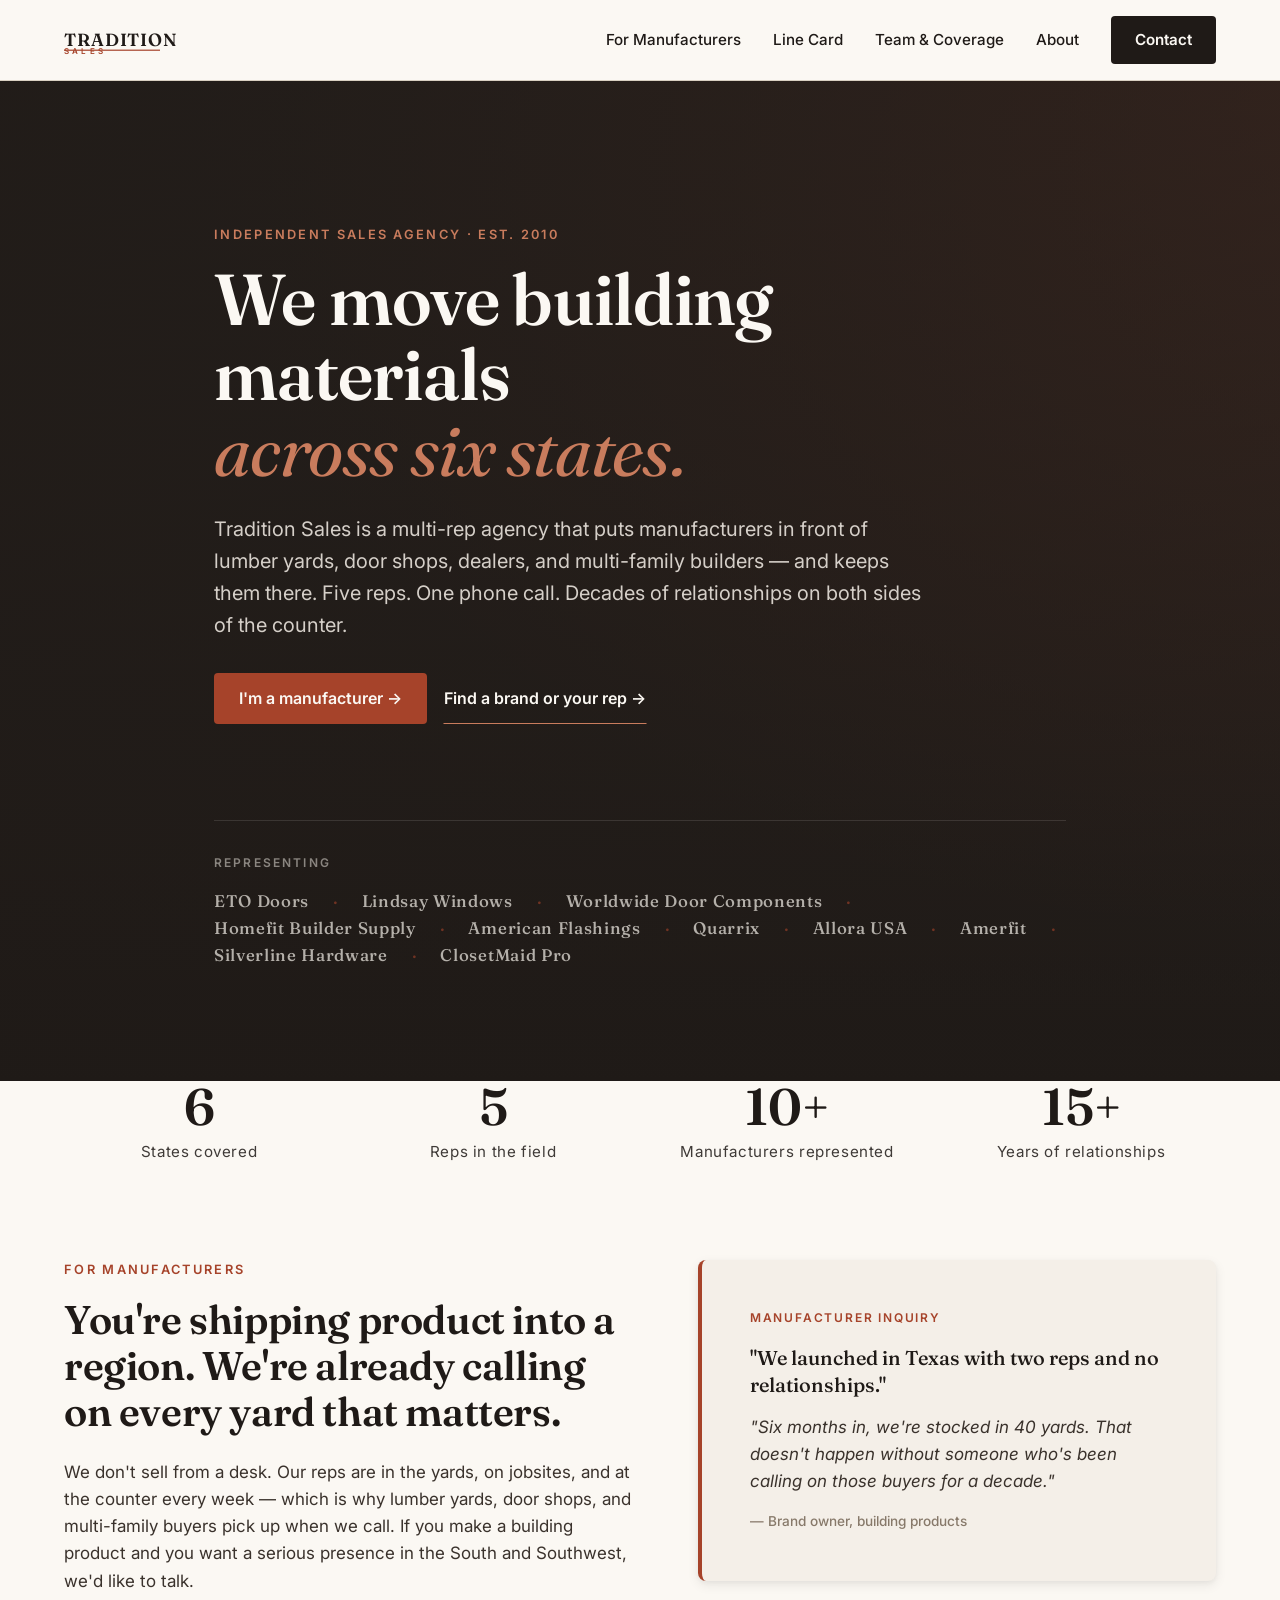
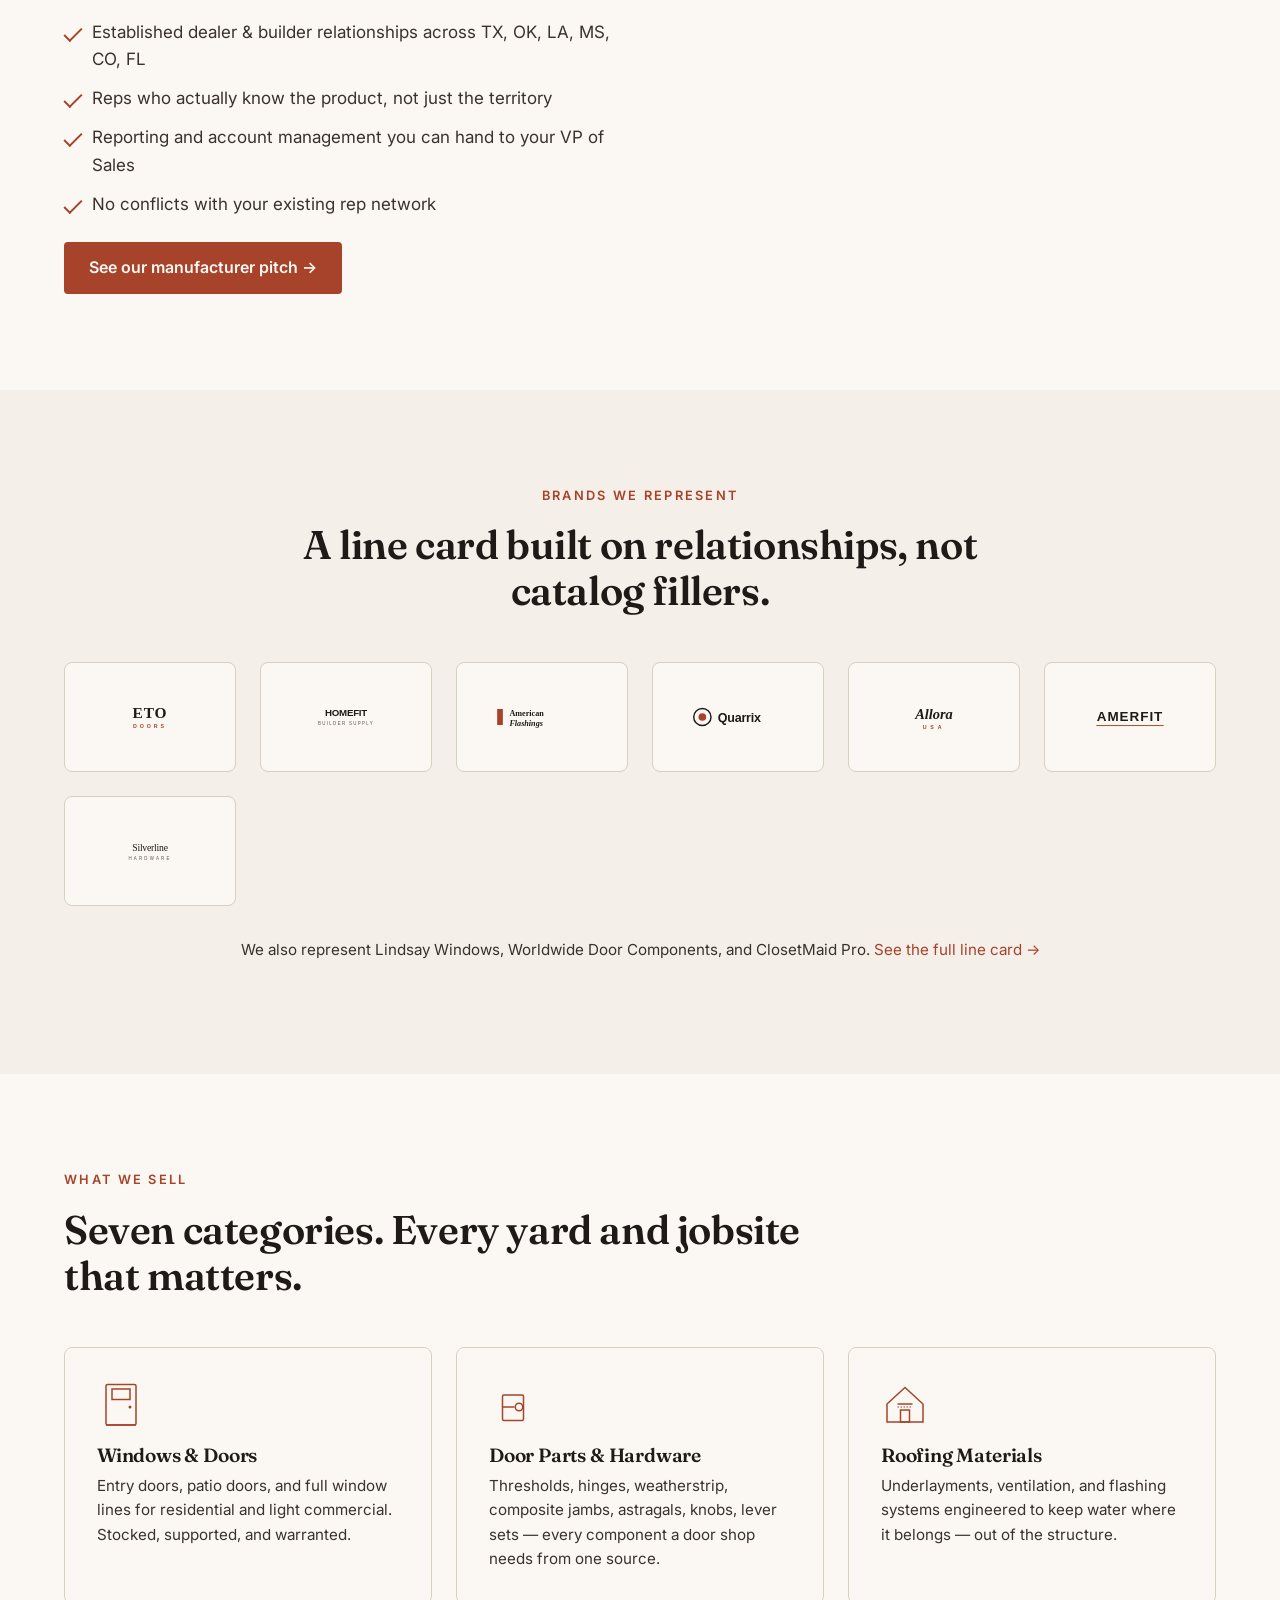
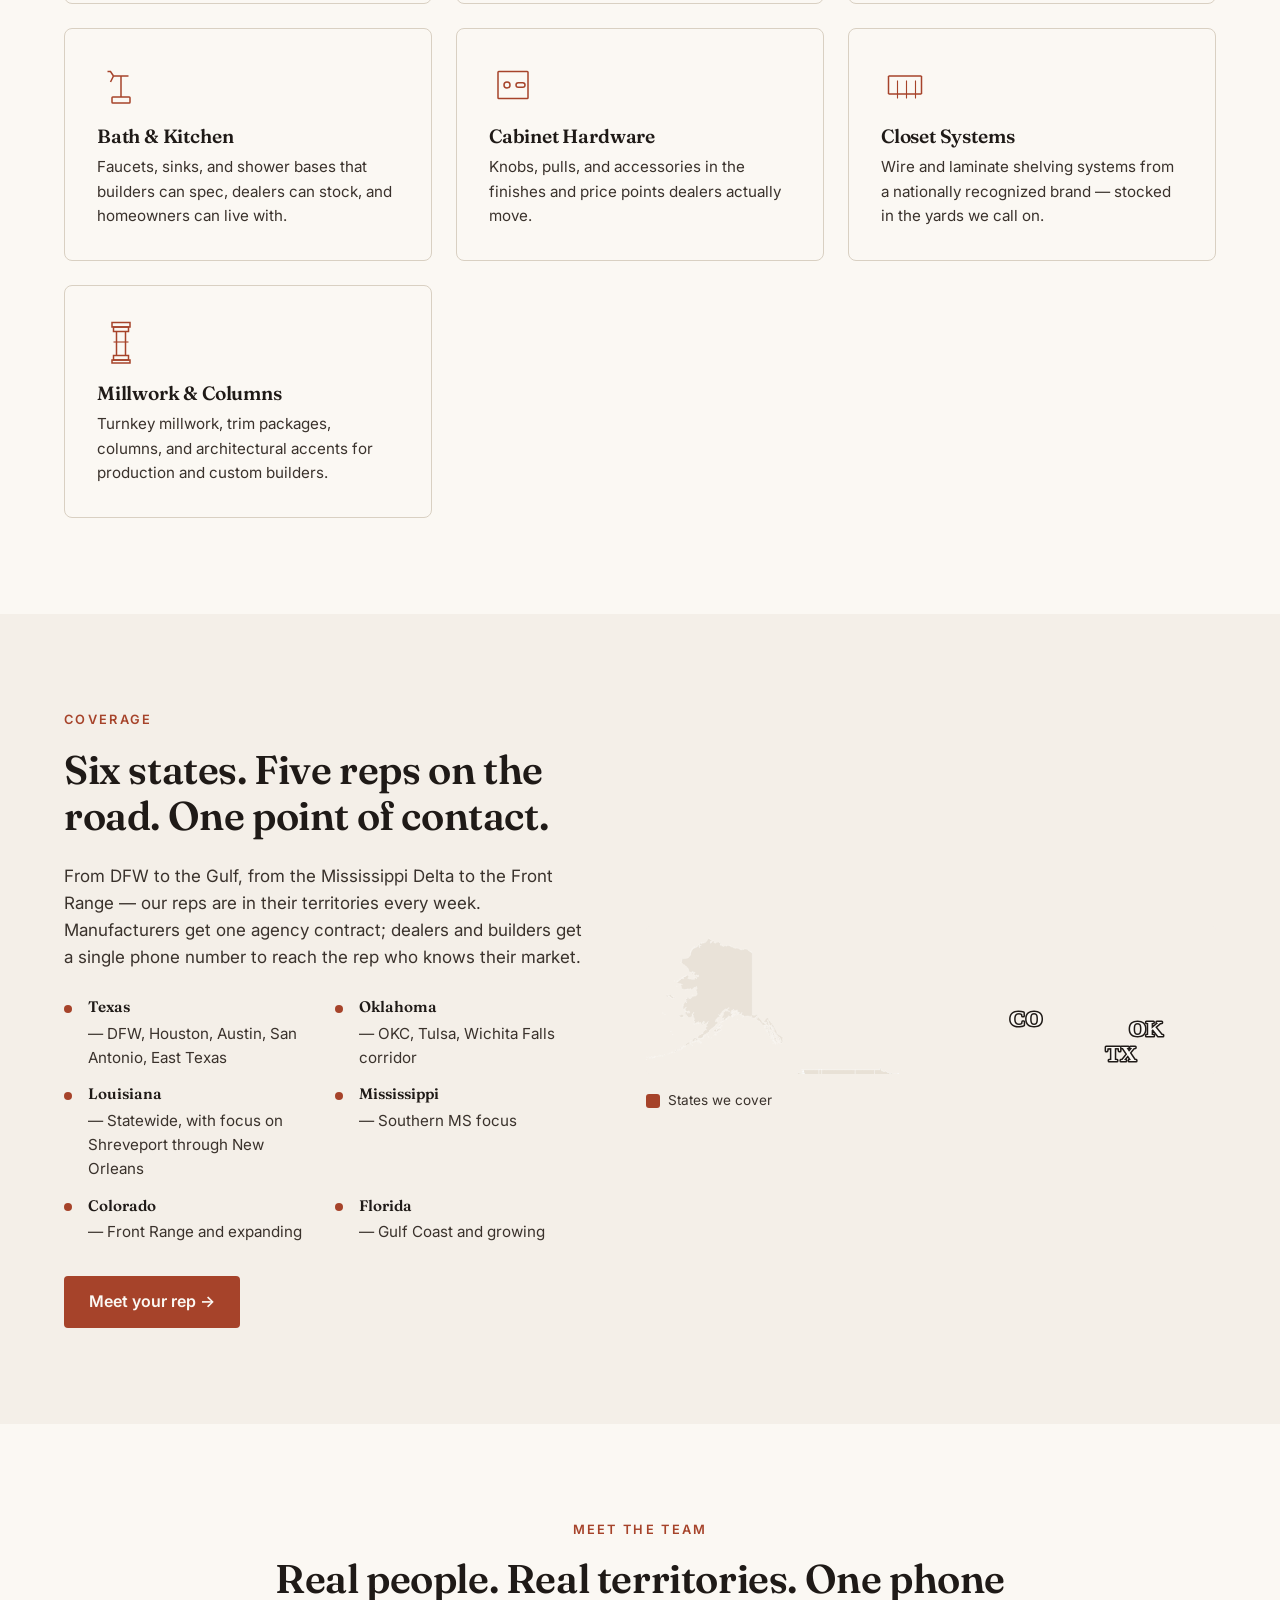
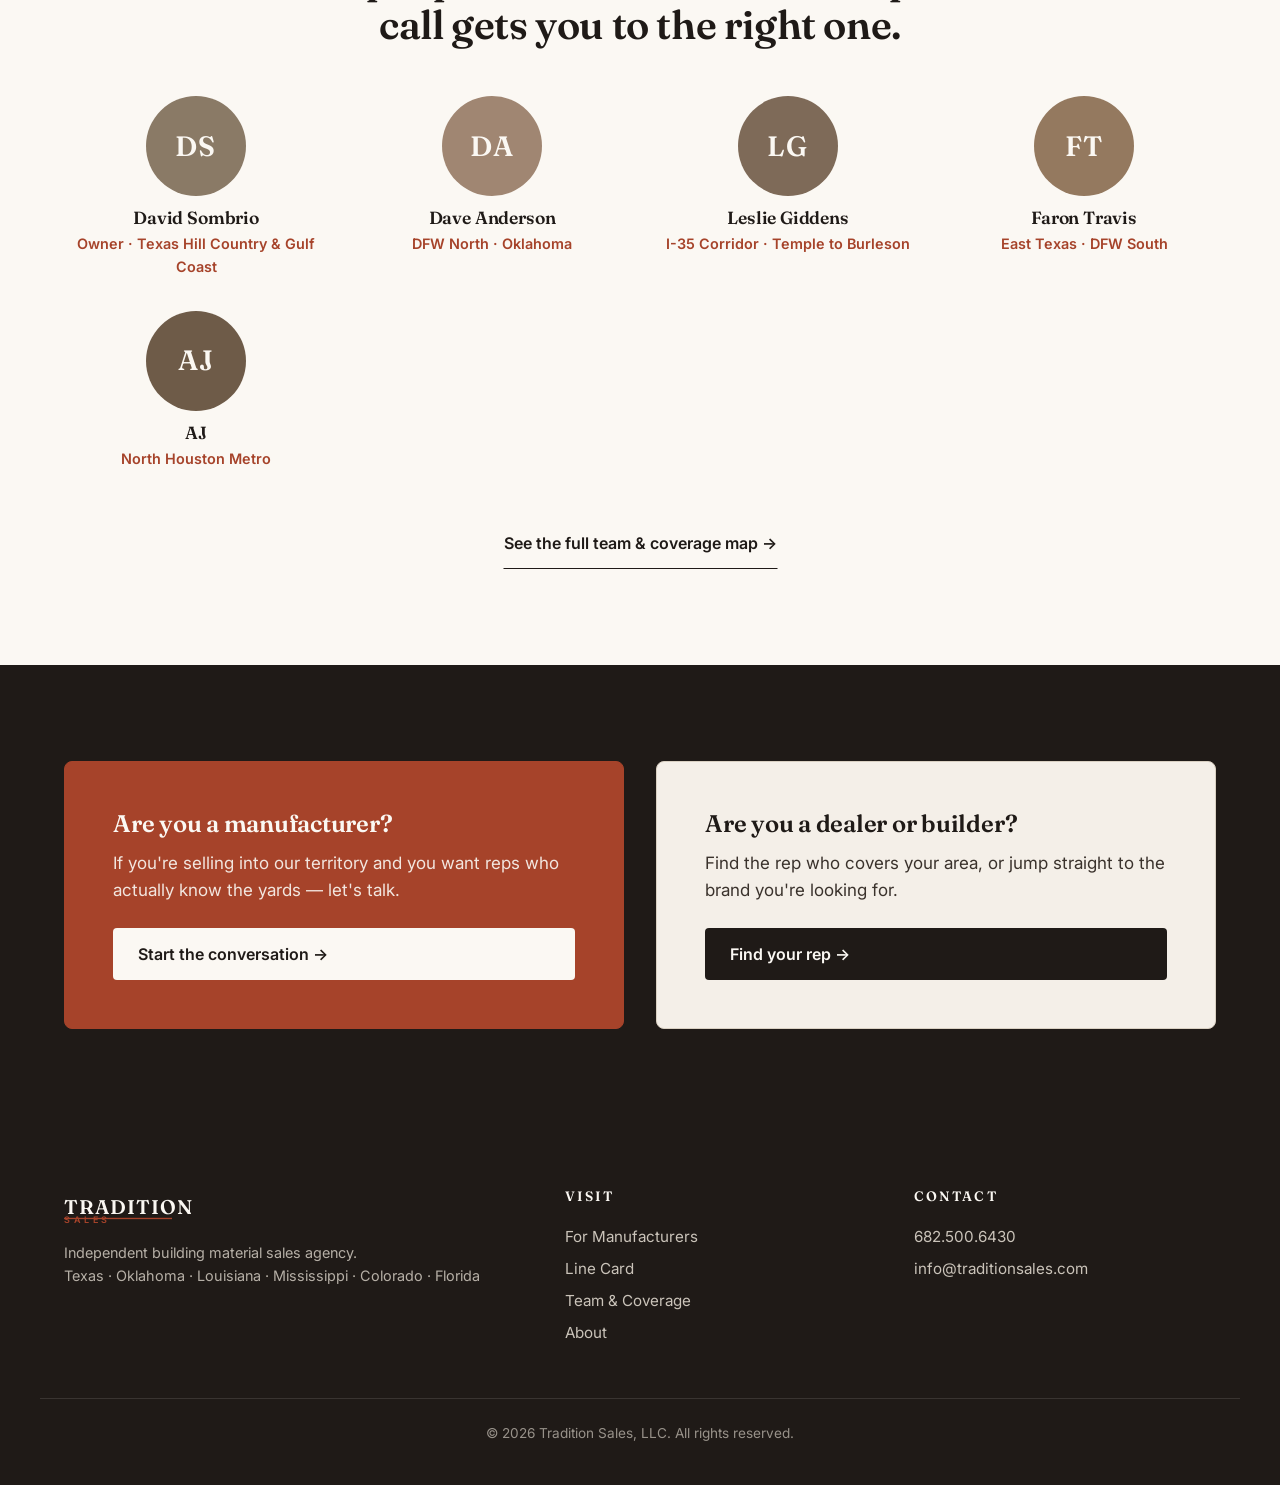
==== index.html @ bfecb981 "Force SVG to scale to fit object container SVG file declares width=1000 height=259 with no overflow:" ====
<!DOCTYPE html>
<!--
  Tradition Sales — Website Demo
  Built for GitHub Pages preview + Squarespace port.
  Each major section is tagged with a Squarespace build note below the opening tag.
  Target Squarespace plan: Business or Commerce (Fluid Engine).
-->
<html lang="en">
<head>
  <meta charset="UTF-8" />
  <meta name="viewport" content="width=device-width, initial-scale=1.0" />

  <!-- SEO: Title + Meta -->
  <title>Tradition Sales — Independent Building Material Rep Agency | TX, OK, LA, MS, CO, FL</title>
  <meta name="description" content="Tradition Sales is an independent sales agency representing building material manufacturers across Texas, Oklahoma, Louisiana, Mississippi, Colorado, and Florida. Windows, doors, hardware, roofing, bath, cabinet hardware, and closet systems." />
  <meta name="keywords" content="independent sales rep, building materials, Texas, Oklahoma, Louisiana, Mississippi, Colorado, Florida, windows, doors, door hardware, roofing, bath, kitchen, cabinet hardware, closet systems" />
  <link rel="canonical" href="https://www.traditionsales.com/" />

  <!-- Open Graph -->
  <meta property="og:title" content="Tradition Sales — Independent Building Material Rep Agency" />
  <meta property="og:description" content="We move building materials. Five reps, six states, one phone call." />
  <meta property="og:type" content="website" />
  <meta property="og:url" content="https://www.traditionsales.com/" />

  <!-- Twitter -->
  <meta name="twitter:card" content="summary_large_image" />
  <meta name="twitter:title" content="Tradition Sales — Independent Building Material Rep Agency" />
  <meta name="twitter:description" content="We move building materials. Five reps, six states, one phone call." />

  <!-- Performance: preload critical font -->
  <link rel="preconnect" href="https://fonts.googleapis.com" />
  <link rel="preconnect" href="https://fonts.gstatic.com" crossorigin />
  <link href="https://fonts.googleapis.com/css2?family=Fraunces:opsz,wght@9..144,400;9..144,500;9..144,600;9..144,700&family=Inter:wght@400;500;600;700&display=swap" rel="stylesheet" />

  <!-- Local CSS -->
  <link rel="stylesheet" href="assets/css/style.css?v=5" />

  <!-- Structured Data: LocalBusiness -->
  <script type="application/ld+json">
  {
    "@context": "https://schema.org",
    "@type": "LocalBusiness",
    "name": "Tradition Sales",
    "description": "Independent sales agency representing building material manufacturers across Texas, Oklahoma, Louisiana, Mississippi, Colorado, and Florida.",
    "url": "https://www.traditionsales.com/",
    "telephone": "+1-682-500-6430",
    "email": "info@traditionsales.com",
    "areaServed": ["TX","OK","LA","MS","CO","FL"],
    "address": {
      "@type": "PostalAddress",
      "addressRegion": "TX",
      "addressCountry": "US"
    }
  }
  </script>
</head>

<body>

<!-- ============================================================
  SECTION: TOP NAV
  Squarespace: Header (sticky on scroll)
  Build note: Add Site Title (Tradition Sales) as text logo in left slot.
              Add navigation links: Manufacturers, Line Card, Team, Coverage, Contact.
              Enable "Fixed Header" toggle.
============================================================ -->
<header class="site-header" id="site-header">
  <div class="container header-inner">
    <a href="index.html" class="brand-mark" aria-label="Tradition Sales — Home">
      <svg class="brand-logo" viewBox="0 0 200 40" aria-hidden="true">
        <text x="0" y="28" class="brand-logo-tradition">TRADITION</text>
        <text x="0" y="38" class="brand-logo-sub">SALES</text>
        <rect x="0" y="32" width="120" height="1.5" class="brand-logo-rule" />
      </svg>
    </a>

    <nav class="primary-nav" aria-label="Primary">
      <a href="manufacturers.html">For Manufacturers</a>
      <a href="line-card.html">Line Card</a>
      <a href="team.html">Team &amp; Coverage</a>
      <a href="about.html">About</a>
      <a href="contact.html" class="nav-cta">Contact</a>
    </nav>

    <button class="mobile-toggle" id="mobile-toggle" aria-expanded="false" aria-controls="mobile-nav" aria-label="Open menu">
      <span></span><span></span><span></span>
    </button>
  </div>

  <div class="mobile-nav" id="mobile-nav" hidden>
    <a href="manufacturers.html">For Manufacturers</a>
    <a href="line-card.html">Line Card</a>
    <a href="team.html">Team &amp; Coverage</a>
    <a href="about.html">About</a>
    <a href="contact.html" class="mobile-cta">Contact</a>
  </div>
</header>


<main>

<!-- ============================================================
  SECTION: HERO
  Squarespace: Full-bleed banner section with text overlay (left-aligned)
  Build note: Replace background with high-res photo of lumber yard / door shop
              or a brand logo wall. Set focal point upper-right.
              Headline + subhead + 2 buttons (primary = manufacturers CTA,
              secondary = customers CTA — make secondary text-only link).
============================================================ -->
<section class="hero">
  <div class="hero-bg" aria-hidden="true"></div>
  <div class="container hero-inner">
    <p class="eyebrow">Independent sales agency · Est. 2010</p>
    <h1 class="hero-title">
      We move building materials<br/>
      <span class="hero-title-accent">across six states.</span>
    </h1>
    <p class="hero-sub">
      Tradition Sales is a multi-rep agency that puts manufacturers in front of lumber yards,
      door shops, dealers, and multi-family builders — and keeps them there. Five reps.
      One phone call. Decades of relationships on both sides of the counter.
    </p>
    <div class="hero-ctas">
      <a href="manufacturers.html" class="btn btn-primary">I'm a manufacturer →</a>
      <a href="line-card.html" class="btn btn-text">Find a brand or your rep →</a>
    </div>

    <!-- Brand ribbon: gives the hero a second visual anchor without a photo. -->
    <div class="hero-brand-ribbon">
      <div class="hero-brand-ribbon-label">Representing</div>
      <div class="hero-brand-ribbon-list">
        <span>ETO Doors</span>
        <span>Lindsay Windows</span>
        <span>Worldwide Door Components</span>
        <span>Homefit Builder Supply</span>
        <span>American Flashings</span>
        <span>Quarrix</span>
        <span>Allora USA</span>
        <span>Amerfit</span>
        <span>Silverline Hardware</span>
        <span>ClosetMaid Pro</span>
      </div>
    </div>
  </div>
</section>


<!-- ============================================================
  SECTION: STATS BAR (proof / credibility)
  Squarespace: 4-column stats strip on solid background
============================================================ -->
<section class="stats-bar">
  <div class="container stats-grid">
    <div class="stat">
      <div class="stat-number">6</div>
      <div class="stat-label">States covered</div>
    </div>
    <div class="stat">
      <div class="stat-number">5</div>
      <div class="stat-label">Reps in the field</div>
    </div>
    <div class="stat">
      <div class="stat-number">10+</div>
      <div class="stat-label">Manufacturers represented</div>
    </div>
    <div class="stat">
      <div class="stat-number">15+</div>
      <div class="stat-label">Years of relationships</div>
    </div>
  </div>
</section>


<!-- ============================================================
  SECTION: FOR MANUFACTURERS (primary audience pitch block)
  Squarespace: Two-column section (text left, image right)
============================================================ -->
<section class="audience-split">
  <div class="container audience-grid">

    <div class="audience-text">
      <p class="section-eyebrow">For manufacturers</p>
      <h2 class="section-title">
        You're shipping product into a region. We're already calling on every yard that matters.
      </h2>
      <p class="section-body">
        We don't sell from a desk. Our reps are in the yards, on jobsites, and at the counter every week —
        which is why lumber yards, door shops, and multi-family buyers pick up when we call.
        If you make a building product and you want a serious presence in the South and Southwest,
        we'd like to talk.
      </p>
      <ul class="check-list">
        <li>Established dealer & builder relationships across TX, OK, LA, MS, CO, FL</li>
        <li>Reps who actually know the product, not just the territory</li>
        <li>Reporting and account management you can hand to your VP of Sales</li>
        <li>No conflicts with your existing rep network</li>
      </ul>
      <a href="manufacturers.html" class="btn btn-primary">See our manufacturer pitch →</a>
    </div>

    <div class="audience-visual" aria-hidden="true">
      <div class="audience-card">
        <div class="audience-card-tag">Manufacturer inquiry</div>
        <div class="audience-card-body">
          <strong>"We launched in Texas with two reps and no relationships."</strong>
          <p>"Six months in, we're stocked in 40 yards. That doesn't happen without someone who's been calling on those buyers for a decade."</p>
          <div class="audience-card-meta">— Brand owner, building products</div>
        </div>
      </div>
    </div>

  </div>
</section>


<!-- ============================================================
  SECTION: BRAND WALL
  Squarespace: Logo strip — use Squarespace Logo Block on a light bg.
  Build note: SVG logos below are wordmark placeholders.
              Replace each .svg with the actual brand's official logo (transparent PNG/SVG).
              Keep grayscale on default, full color on hover (handled in CSS).
============================================================ -->
<section class="brand-wall">
  <div class="container">
    <p class="section-eyebrow center">Brands we represent</p>
    <h2 class="section-title center">A line card built on relationships, not catalog fillers.</h2>

    <div class="logo-grid">
      <a href="line-card.html" class="logo-item" aria-label="ETO Doors">
        <img src="assets/img/brands/eto-doors.svg" alt="ETO Doors" />
      </a>
      <a href="line-card.html" class="logo-item" aria-label="Homefit Builder Supply">
        <img src="assets/img/brands/homefit.svg" alt="Homefit Builder Supply" />
      </a>
      <a href="line-card.html" class="logo-item" aria-label="American Flashings">
        <img src="assets/img/brands/american-flashings.svg" alt="American Flashings" />
      </a>
      <a href="line-card.html" class="logo-item" aria-label="Quarrix">
        <img src="assets/img/brands/quarrix.svg" alt="Quarrix" />
      </a>
      <a href="line-card.html" class="logo-item" aria-label="Allora USA">
        <img src="assets/img/brands/allora.svg" alt="Allora USA" />
      </a>
      <a href="line-card.html" class="logo-item" aria-label="Amerfit">
        <img src="assets/img/brands/amerfit.svg" alt="Amerfit" />
      </a>
      <a href="line-card.html" class="logo-item" aria-label="Silverline Hardware">
        <img src="assets/img/brands/silverline.svg" alt="Silverline Hardware" />
      </a>
    </div>

    <p class="brand-wall-note">
      We also represent Lindsay Windows, Worldwide Door Components, and ClosetMaid Pro.
      <a href="line-card.html">See the full line card →</a>
    </p>
  </div>
</section>


<!-- ============================================================
  SECTION: CATEGORIES (what we sell)
  Squarespace: 7-card grid (3 across desktop, 2 tablet, 1 mobile)
  Build note: Each card = Squarespace "Card" block with icon + title + blurb.
              Icons below are inline SVG.
============================================================ -->
<section class="categories">
  <div class="container">
    <p class="section-eyebrow">What we sell</p>
    <h2 class="section-title">Seven categories. Every yard and jobsite that matters.</h2>

    <div class="cat-grid">

      <article class="cat-card">
        <div class="cat-icon" aria-hidden="true">
          <!-- A door with a window panel — actually reads as "door" -->
          <svg viewBox="0 0 64 64">
            <rect x="12" y="6" width="40" height="54" rx="2" fill="none" stroke="currentColor" stroke-width="2"/>
            <rect x="20" y="12" width="24" height="14" fill="none" stroke="currentColor" stroke-width="2"/>
            <circle cx="44" cy="36" r="2" fill="currentColor"/>
            <line x1="12" y1="60" x2="52" y2="60" stroke="currentColor" stroke-width="2"/>
          </svg>
        </div>
        <h3 class="cat-title">Windows &amp; Doors</h3>
        <p class="cat-blurb">Entry doors, patio doors, and full window lines for residential and light commercial. Stocked, supported, and warranted.</p>
      </article>

      <article class="cat-card">
        <div class="cat-icon" aria-hidden="true">
          <!-- A door knob / lever handle silhouette -->
          <svg viewBox="0 0 64 64">
            <rect x="18" y="20" width="28" height="34" rx="2" fill="none" stroke="currentColor" stroke-width="2"/>
            <circle cx="40" cy="36" r="5" fill="none" stroke="currentColor" stroke-width="2"/>
            <line x1="18" y1="36" x2="34" y2="36" stroke="currentColor" stroke-width="2"/>
          </svg>
        </div>
        <h3 class="cat-title">Door Parts &amp; Hardware</h3>
        <p class="cat-blurb">Thresholds, hinges, weatherstrip, composite jambs, astragals, knobs, lever sets — every component a door shop needs from one source.</p>
      </article>

      <article class="cat-card">
        <div class="cat-icon" aria-hidden="true">
          <!-- A house with a roof + ridge vent line -->
          <svg viewBox="0 0 64 64">
            <path d="M8 32 L32 10 L56 32 L56 56 L8 56 Z" fill="none" stroke="currentColor" stroke-width="2"/>
            <line x1="22" y1="32" x2="42" y2="32" stroke="currentColor" stroke-width="2"/>
            <line x1="22" y1="36" x2="42" y2="36" stroke="currentColor" stroke-width="1.5" stroke-dasharray="2 2"/>
            <rect x="26" y="40" width="12" height="16" fill="none" stroke="currentColor" stroke-width="2"/>
          </svg>
        </div>
        <h3 class="cat-title">Roofing Materials</h3>
        <p class="cat-blurb">Underlayments, ventilation, and flashing systems engineered to keep water where it belongs — out of the structure.</p>
      </article>

      <article class="cat-card">
        <div class="cat-icon" aria-hidden="true">
          <!-- A faucet silhouette -->
          <svg viewBox="0 0 64 64">
            <rect x="20" y="48" width="24" height="8" rx="1" fill="none" stroke="currentColor" stroke-width="2"/>
            <line x1="32" y1="48" x2="32" y2="20" stroke="currentColor" stroke-width="2"/>
            <path d="M22 20 L42 20" stroke="currentColor" stroke-width="2" fill="none"/>
            <path d="M22 20 L18 28" stroke="currentColor" stroke-width="2" fill="none"/>
            <path d="M22 20 L18 14 L14 14" stroke="currentColor" stroke-width="2" fill="none"/>
          </svg>
        </div>
        <h3 class="cat-title">Bath &amp; Kitchen</h3>
        <p class="cat-blurb">Faucets, sinks, and shower bases that builders can spec, dealers can stock, and homeowners can live with.</p>
      </article>

      <article class="cat-card">
        <div class="cat-icon" aria-hidden="true">
          <!-- A cabinet knob + pull -->
          <svg viewBox="0 0 64 64">
            <rect x="12" y="14" width="40" height="36" rx="1" fill="none" stroke="currentColor" stroke-width="2"/>
            <circle cx="24" cy="32" r="4" fill="none" stroke="currentColor" stroke-width="2"/>
            <rect x="36" y="29" width="12" height="6" rx="3" fill="none" stroke="currentColor" stroke-width="2"/>
          </svg>
        </div>
        <h3 class="cat-title">Cabinet Hardware</h3>
        <p class="cat-blurb">Knobs, pulls, and accessories in the finishes and price points dealers actually move.</p>
      </article>

      <article class="cat-card">
        <div class="cat-icon" aria-hidden="true">
          <!-- Closet rod + shelf -->
          <svg viewBox="0 0 64 64">
            <line x1="10" y1="20" x2="54" y2="20" stroke="currentColor" stroke-width="2"/>
            <line x1="10" y1="44" x2="54" y2="44" stroke="currentColor" stroke-width="2"/>
            <line x1="10" y1="20" x2="10" y2="44" stroke="currentColor" stroke-width="2"/>
            <line x1="54" y1="20" x2="54" y2="44" stroke="currentColor" stroke-width="2"/>
            <line x1="22" y1="26" x2="22" y2="50" stroke="currentColor" stroke-width="1.5"/>
            <line x1="34" y1="26" x2="34" y2="50" stroke="currentColor" stroke-width="1.5"/>
            <line x1="46" y1="26" x2="46" y2="50" stroke="currentColor" stroke-width="1.5"/>
          </svg>
        </div>
        <h3 class="cat-title">Closet Systems</h3>
        <p class="cat-blurb">Wire and laminate shelving systems from a nationally recognized brand — stocked in the yards we call on.</p>
      </article>

      <article class="cat-card">
        <div class="cat-icon" aria-hidden="true">
          <!-- A column silhouette -->
          <svg viewBox="0 0 64 64">
            <rect x="20" y="6" width="24" height="6" fill="none" stroke="currentColor" stroke-width="2"/>
            <rect x="22" y="12" width="20" height="6" fill="none" stroke="currentColor" stroke-width="2"/>
            <line x1="26" y1="18" x2="26" y2="50" stroke="currentColor" stroke-width="2"/>
            <line x1="38" y1="18" x2="38" y2="50" stroke="currentColor" stroke-width="2"/>
            <line x1="22" y1="32" x2="42" y2="32" stroke="currentColor" stroke-width="1.5"/>
            <rect x="22" y="50" width="20" height="6" fill="none" stroke="currentColor" stroke-width="2"/>
            <rect x="20" y="56" width="24" height="4" fill="none" stroke="currentColor" stroke-width="2"/>
          </svg>
        </div>
        <h3 class="cat-title">Millwork &amp; Columns</h3>
        <p class="cat-blurb">Turnkey millwork, trim packages, columns, and architectural accents for production and custom builders.</p>
      </article>

    </div>
  </div>
</section>


<!-- ============================================================
  SECTION: COVERAGE MAP
  Squarespace: Two-column section (text left, custom map right)
  Build note: Use Squarespace Code Block to embed the SVG map below,
              OR replace with a screenshot of a properly-highlighted U.S. map.
============================================================ -->
<section class="coverage">
  <div class="container coverage-grid">

    <div class="coverage-text">
      <p class="section-eyebrow">Coverage</p>
      <h2 class="section-title">
        Six states. Five reps on the road. One point of contact.
      </h2>
      <p class="section-body">
        From DFW to the Gulf, from the Mississippi Delta to the Front Range — our reps are
        in their territories every week. Manufacturers get one agency contract;
        dealers and builders get a single phone number to reach the rep who knows their market.
      </p>

      <ul class="territory-list">
        <li><strong>Texas</strong> — DFW, Houston, Austin, San Antonio, East Texas</li>
        <li><strong>Oklahoma</strong> — OKC, Tulsa, Wichita Falls corridor</li>
        <li><strong>Louisiana</strong> — Statewide, with focus on Shreveport through New Orleans</li>
        <li><strong>Mississippi</strong> — Southern MS focus</li>
        <li><strong>Colorado</strong> — Front Range and expanding</li>
        <li><strong>Florida</strong> — Gulf Coast and growing</li>
      </ul>

      <a href="team.html" class="btn btn-primary">Meet your rep →</a>
    </div>

    <div class="coverage-map" aria-label="Map showing Texas, Oklahoma, Louisiana, Mississippi, Colorado, and Florida covered">
      <!-- Real US states map, MIT-licensed via Simplemaps.
           Source: https://simplemaps.com/resources/svg-us (attribution: Simplemaps.com)
           Covered states: TX, OK, LA, MS, CO, FL — visually highlighted via JS after load. -->
      <div class="us-map-wrap">
        <object id="us-map-object" type="image/svg+xml" data="assets/img/map/us-states.svg" aria-label="United States map with covered states highlighted" class="us-map-object"></object>
      </div>
      <div class="map-legend">
        <span class="map-legend-swatch"></span>
        <span>States we cover</span>
      </div>
    </div>

  </div>
</section>


<!-- ============================================================
  SECTION: TEAM TEASER
  Squarespace: Image grid — replace placeholders with rep photos
============================================================ -->
<section class="team-teaser">
  <div class="container">
    <p class="section-eyebrow center">Meet the team</p>
    <h2 class="section-title center">Real people. Real territories. One phone call gets you to the right one.</h2>

    <div class="rep-grid">

      <article class="rep-card">
        <div class="rep-photo" style="background-color:#8a7a66;">
          <span class="rep-initials">DS</span>
        </div>
        <h3 class="rep-name">David Sombrio</h3>
        <p class="rep-role">Owner · Texas Hill Country &amp; Gulf Coast</p>
      </article>

      <article class="rep-card">
        <div class="rep-photo" style="background-color:#a08672;">
          <span class="rep-initials">DA</span>
        </div>
        <h3 class="rep-name">Dave Anderson</h3>
        <p class="rep-role">DFW North · Oklahoma</p>
      </article>

      <article class="rep-card">
        <div class="rep-photo" style="background-color:#7e6a58;">
          <span class="rep-initials">LG</span>
        </div>
        <h3 class="rep-name">Leslie Giddens</h3>
        <p class="rep-role">I-35 Corridor · Temple to Burleson</p>
      </article>

      <article class="rep-card">
        <div class="rep-photo" style="background-color:#94795f;">
          <span class="rep-initials">FT</span>
        </div>
        <h3 class="rep-name">Faron Travis</h3>
        <p class="rep-role">East Texas · DFW South</p>
      </article>

      <article class="rep-card">
        <div class="rep-photo" style="background-color:#6e5b48;">
          <span class="rep-initials">AJ</span>
        </div>
        <h3 class="rep-name">AJ</h3>
        <p class="rep-role">North Houston Metro</p>
      </article>

    </div>

    <div class="center" style="margin-top: 3rem;">
      <a href="team.html" class="btn btn-text">See the full team &amp; coverage map →</a>
    </div>
  </div>
</section>


<!-- ============================================================
  SECTION: DUAL CTA (final conversion)
  Squarespace: Two-column CTA on contrasting background
============================================================ -->
<section class="dual-cta">
  <div class="container dual-cta-grid">

    <div class="cta-card ccta-primary">
      <h3>Are you a manufacturer?</h3>
      <p>If you're selling into our territory and you want reps who actually know the yards — let's talk.</p>
      <a href="manufacturers.html" class="btn btn-light">Start the conversation →</a>
    </div>

    <div class="cta-card ccta-secondary">
      <h3>Are you a dealer or builder?</h3>
      <p>Find the rep who covers your area, or jump straight to the brand you're looking for.</p>
      <a href="contact.html" class="btn btn-primary">Find your rep →</a>
    </div>

  </div>
</section>

</main>


<!-- ============================================================
  SECTION: FOOTER
  Squarespace: Standard footer with link groups + contact info
============================================================ -->
<footer class="site-footer">
  <div class="container footer-grid">

    <div class="footer-brand">
      <svg class="brand-logo brand-logo-light" viewBox="0 0 200 40" aria-hidden="true">
        <text x="0" y="28" class="brand-logo-tradition">TRADITION</text>
        <text x="0" y="38" class="brand-logo-sub">SALES</text>
        <rect x="0" y="32" width="120" height="1.5" class="brand-logo-rule" />
      </svg>
      <p>Independent building material sales agency.<br/>Texas · Oklahoma · Louisiana · Mississippi · Colorado · Florida</p>
    </div>

    <div class="footer-col">
      <h4>Visit</h4>
      <a href="manufacturers.html">For Manufacturers</a>
      <a href="line-card.html">Line Card</a>
      <a href="team.html">Team &amp; Coverage</a>
      <a href="about.html">About</a>
    </div>

    <div class="footer-col">
      <h4>Contact</h4>
      <a href="tel:16825006430">682.500.6430</a>
      <a href="mailto:info@traditionsales.com">info@traditionsales.com</a>
    </div>

  </div>

  <div class="container footer-bottom">
    <p>&copy; 2026 Tradition Sales, LLC. All rights reserved.</p>
  </div>
</footer>

<script src="assets/js/main.js?v=5"></script>
</body>
</html>
---- assets/css/style.css ----
/* ==========================================================================
   Tradition Sales — Design System
   Tokens, reset, typography, components.
   Target: matches Squarespace Fluid Engine defaults (max-width 1440, gutter 24px).
   ========================================================================== */

/* ---------- Design Tokens ---------- */
:root {
  /* Color — warm industrial palette */
  --c-charcoal: #1F1A17;          /* deep brown-black, primary text */
  --c-charcoal-soft: #3A322C;    /* secondary text */
  --c-rust: #A6432A;              /* primary brand — burnt sienna */
  --c-rust-dark: #8C3520;
  --c-clay: #C97C5D;              /* hover / accent */
  --c-bone: #F4EFE8;              /* warm off-white background */
  --c-bone-deep: #E8E1D6;         /* secondary surface */
  --c-cream: #FBF8F3;             /* lightest */
  --c-line: #D9D0C2;              /* borders */
  --c-muted: #87796A;             /* tertiary text */

  /* Type */
  --f-display: "Fraunces", Georgia, serif;
  --f-body: "Inter", -apple-system, BlinkMacSystemFont, "Segoe UI", Helvetica, Arial, sans-serif;

  /* Spacing scale */
  --s-1: 0.25rem;
  --s-2: 0.5rem;
  --s-3: 0.75rem;
  --s-4: 1rem;
  --s-5: 1.5rem;
  --s-6: 2rem;
  --s-7: 3rem;
  --s-8: 4rem;
  --s-9: 6rem;

  /* Layout */
  --container: 1200px;
  --container-narrow: 880px;
  --radius: 4px;
  --radius-lg: 8px;

  /* Shadow */
  --shadow-sm: 0 1px 2px rgba(31,26,23,0.06), 0 1px 3px rgba(31,26,23,0.04);
  --shadow-md: 0 4px 12px rgba(31,26,23,0.08), 0 2px 4px rgba(31,26,23,0.04);
  --shadow-lg: 0 12px 32px rgba(31,26,23,0.10), 0 4px 8px rgba(31,26,23,0.05);
}

/* ---------- Reset ---------- */
*, *::before, *::after { box-sizing: border-box; }
html { -webkit-text-size-adjust: 100%; scroll-behavior: smooth; }
body {
  margin: 0;
  font-family: var(--f-body);
  font-size: 17px;
  line-height: 1.6;
  color: var(--c-charcoal);
  background: var(--c-cream);
  -webkit-font-smoothing: antialiased;
  -moz-osx-font-smoothing: grayscale;
}
img, svg { display: block; max-width: 100%; height: auto; }
a { color: var(--c-rust); text-decoration: none; transition: color 0.15s ease; }
a:hover { color: var(--c-rust-dark); }
h1, h2, h3, h4 { font-family: var(--f-display); font-weight: 600; letter-spacing: -0.01em; line-height: 1.15; margin: 0 0 var(--s-4); color: var(--c-charcoal); }
h1 { font-size: clamp(2.25rem, 5vw, 3.75rem); }
h2 { font-size: clamp(1.75rem, 3.5vw, 2.5rem); }
h3 { font-size: 1.375rem; }
h4 { font-size: 1.05rem; font-weight: 600; }
p  { margin: 0 0 var(--s-4); }
ul { padding-left: 1.25rem; margin: 0 0 var(--s-4); }
li { margin-bottom: var(--s-2); }

/* ---------- Layout ---------- */
.container {
  max-width: var(--container);
  margin: 0 auto;
  padding: 0 var(--s-5);
}
.center { text-align: center; }

/* ---------- Header / Nav ---------- */
.site-header {
  position: sticky;
  top: 0;
  z-index: 100;
  background: rgba(251, 248, 243, 0.96);
  backdrop-filter: saturate(180%) blur(12px);
  -webkit-backdrop-filter: saturate(180%) blur(12px);
  border-bottom: 1px solid var(--c-line);
}
.header-inner {
  display: flex;
  align-items: center;
  justify-content: space-between;
  padding: var(--s-4) var(--s-5);
  gap: var(--s-5);
}
.brand-mark { flex-shrink: 0; }
.brand-logo { width: 160px; height: auto; }
.brand-logo-tradition {
  font-family: var(--f-display);
  font-weight: 600;
  font-size: 22px;
  fill: var(--c-charcoal);
  letter-spacing: 0.05em;
}
.brand-logo-sub {
  font-family: var(--f-body);
  font-weight: 600;
  font-size: 10px;
  fill: var(--c-rust);
  letter-spacing: 0.4em;
}
.brand-logo-rule { fill: var(--c-rust); }

.brand-logo-light .brand-logo-tradition { fill: var(--c-cream); }

.primary-nav {
  display: flex;
  align-items: center;
  gap: var(--s-6);
}
.primary-nav a {
  color: var(--c-charcoal);
  font-weight: 500;
  font-size: 0.95rem;
  position: relative;
  padding: var(--s-2) 0;
}
.primary-nav a::after {
  content: "";
  position: absolute;
  left: 0; right: 0;
  bottom: 0;
  height: 2px;
  background: var(--c-rust);
  transform: scaleX(0);
  transition: transform 0.2s ease;
}
.primary-nav a:hover::after,
.primary-nav a[aria-current="page"]::after { transform: scaleX(1); }
.primary-nav a.nav-cta {
  background: var(--c-charcoal);
  color: var(--c-cream);
  padding: var(--s-3) var(--s-5);
  border-radius: var(--radius);
  font-weight: 600;
}
.primary-nav a.nav-cta::after { display: none; }
.primary-nav a.nav-cta:hover { background: var(--c-rust); color: var(--c-cream); }

.mobile-toggle {
  display: none;
  background: none;
  border: 0;
  padding: var(--s-2);
  cursor: pointer;
  flex-direction: column;
  gap: 4px;
}
.mobile-toggle span {
  width: 24px; height: 2px;
  background: var(--c-charcoal);
  transition: 0.2s ease;
}

.mobile-nav {
  display: none;
  flex-direction: column;
  padding: var(--s-4) var(--s-5) var(--s-5);
  background: var(--c-cream);
  border-top: 1px solid var(--c-line);
}
.mobile-nav a {
  padding: var(--s-3) 0;
  color: var(--c-charcoal);
  font-weight: 500;
  border-bottom: 1px solid var(--c-line);
}
.mobile-nav a:last-child { border-bottom: 0; }
.mobile-nav a.mobile-cta {
  background: var(--c-rust);
  color: var(--c-cream);
  text-align: center;
  border-radius: var(--radius);
  margin-top: var(--s-3);
}

/* ---------- Buttons ---------- */
.btn {
  display: inline-flex;
  align-items: center;
  gap: var(--s-2);
  padding: 0.95rem 1.5rem;
  border-radius: var(--radius);
  font-family: var(--f-body);
  font-weight: 600;
  font-size: 1rem;
  cursor: pointer;
  border: 1px solid transparent;
  transition: all 0.18s ease;
  text-decoration: none;
  line-height: 1.2;
}
.btn-primary {
  background: var(--c-rust);
  color: var(--c-cream);
}
.btn-primary:hover {
  background: var(--c-rust-dark);
  color: var(--c-cream);
  transform: translateY(-1px);
  box-shadow: var(--shadow-md);
}
.btn-light {
  background: var(--c-cream);
  color: var(--c-charcoal);
}
.btn-light:hover {
  background: var(--c-bone);
  color: var(--c-charcoal);
  transform: translateY(-1px);
}
.btn-text {
  background: transparent;
  color: var(--c-charcoal);
  padding: 0.95rem 0;
  border-bottom: 1px solid var(--c-charcoal);
  border-radius: 0;
}
.btn-text:hover {
  color: var(--c-rust);
  border-color: var(--c-rust);
  transform: none;
  box-shadow: none;
}

/* ---------- Eyebrow ---------- */
.eyebrow, .section-eyebrow {
  font-family: var(--f-body);
  font-weight: 600;
  font-size: 0.8rem;
  text-transform: uppercase;
  letter-spacing: 0.18em;
  color: var(--c-rust);
  margin-bottom: var(--s-4);
}
.eyebrow.center, .section-eyebrow.center { text-align: center; }

.section-title {
  margin-top: 0;
  margin-bottom: var(--s-5);
  max-width: 800px;
}
.section-title.center { margin-left: auto; margin-right: auto; text-align: center; }
.section-body {
  font-size: 1.0625rem;
  color: var(--c-charcoal-soft);
  max-width: 700px;
}
.section-body.center { margin-left: auto; margin-right: auto; text-align: center; }

/* ---------- Hero (homepage) ---------- */
.hero {
  position: relative;
  padding: clamp(5rem, 12vw, 9rem) 0 clamp(4rem, 9vw, 7rem);
  overflow: hidden;
  background: var(--c-charcoal);
  color: var(--c-cream);
}
.hero-bg {
  position: absolute;
  inset: 0;
  background:
    linear-gradient(135deg, rgba(31,26,23,0.92) 0%, rgba(31,26,23,0.75) 50%, rgba(31,26,23,0.55) 100%),
    radial-gradient(ellipse at top right, rgba(166,67,42,0.35), transparent 60%),
    linear-gradient(180deg, #3A322C 0%, #1F1A17 100%);
  z-index: 0;
}
.hero-inner {
  position: relative;
  z-index: 1;
  max-width: 900px;
}
.hero .eyebrow { color: var(--c-clay); }
.hero-title {
  color: var(--c-cream);
  font-size: clamp(2.5rem, 6vw, 4.5rem);
  line-height: 1.05;
  margin-bottom: var(--s-5);
}
.hero-title-accent {
  font-style: italic;
  font-weight: 400;
  color: var(--c-clay);
}
.hero-sub {
  font-size: clamp(1.05rem, 1.6vw, 1.25rem);
  color: rgba(244, 239, 232, 0.85);
  max-width: 720px;
  margin-bottom: var(--s-6);
}
.hero-ctas {
  display: flex;
  gap: var(--s-4);
  flex-wrap: wrap;
  align-items: center;
}
.hero-ctas .btn-text {
  color: var(--c-cream);
  border-bottom-color: var(--c-clay);
}
.hero-ctas .btn-text:hover {
  color: var(--c-clay);
  border-bottom-color: var(--c-cream);
}

/* Hero brand ribbon — gives the hero a second visual layer when no photo is available. */
.hero-brand-ribbon {
  position: relative;
  z-index: 1;
  margin-top: var(--s-9);
  padding-top: var(--s-6);
  border-top: 1px solid rgba(244, 239, 232, 0.12);
}
.hero-brand-ribbon-label {
  font-size: 0.75rem;
  font-weight: 600;
  letter-spacing: 0.18em;
  text-transform: uppercase;
  color: rgba(244, 239, 232, 0.5);
  margin-bottom: var(--s-4);
}
.hero-brand-ribbon-list {
  display: flex;
  flex-wrap: wrap;
  gap: 0 var(--s-5);
  align-items: center;
  font-family: var(--f-display);
  font-weight: 500;
  font-size: 1.05rem;
  color: rgba(244, 239, 232, 0.7);
  letter-spacing: 0.04em;
}
.hero-brand-ribbon-list span { white-space: nowrap; }
.hero-brand-ribbon-list span:not(:last-child)::after {
  content: "·";
  margin-left: var(--s-5);
  color: var(--c-rust);
  opacity: 0.6;
}
@media (max-width: 640px) {
  /* On small screens, hide the bullet separators and use a more deliberate
     2-column grid so brand names don't wrap in awkward dotted lines. */
  .hero-brand-ribbon-list {
    display: grid;
    grid-template-columns: 1fr 1fr;
    gap: var(--s-3) var(--s-4);
    font-size: 0.95rem;
  }
  .hero-brand-ribbon-list span::after { content: none !important; }
}
}

/* ---------- Stats Bar ---------- */
.stats-bar {
  background: var(--c-rust);
  color: var(--c-cream);
  padding: var(--s-7) 0;
}
.stats-grid {
  display: grid;
  grid-template-columns: repeat(4, 1fr);
  gap: var(--s-5);
  text-align: center;
}
.stat-number {
  font-family: var(--f-display);
  font-size: clamp(2.25rem, 4vw, 3.5rem);
  font-weight: 600;
  line-height: 1;
  margin-bottom: var(--s-2);
}
.stat-label {
  font-size: 0.95rem;
  opacity: 0.85;
  letter-spacing: 0.04em;
}

/* ---------- Audience split (manufacturer pitch) ---------- */
.audience-split {
  padding: var(--s-9) 0;
  background: var(--c-cream);
}
.audience-grid {
  display: grid;
  grid-template-columns: 1.1fr 1fr;
  gap: var(--s-8);
  align-items: start;
}
.check-list {
  list-style: none;
  padding: 0;
  margin: var(--s-5) 0;
}
.check-list li {
  position: relative;
  padding-left: 1.75rem;
  margin-bottom: var(--s-3);
  color: var(--c-charcoal-soft);
}
.check-list li::before {
  content: "";
  position: absolute;
  left: 0;
  top: 0.55rem;
  width: 18px; height: 9px;
  border-left: 2px solid var(--c-rust);
  border-bottom: 2px solid var(--c-rust);
  transform: rotate(-45deg);
}
.audience-card {
  background: var(--c-bone);
  border-left: 4px solid var(--c-rust);
  border-radius: var(--radius-lg);
  padding: var(--s-7);
  box-shadow: var(--shadow-md);
}
.audience-card-tag {
  font-size: 0.75rem;
  font-weight: 600;
  text-transform: uppercase;
  letter-spacing: 0.15em;
  color: var(--c-rust);
  margin-bottom: var(--s-4);
}
.audience-card-body strong {
  display: block;
  font-family: var(--f-display);
  font-size: 1.25rem;
  font-weight: 500;
  color: var(--c-charcoal);
  margin-bottom: var(--s-4);
  line-height: 1.35;
}
.audience-card-body p {
  font-style: italic;
  color: var(--c-charcoal-soft);
  margin-bottom: var(--s-4);
}
.audience-card-meta {
  font-size: 0.85rem;
  color: var(--c-muted);
  font-weight: 500;
}

/* ---------- Brand Wall ---------- */
.brand-wall {
  padding: var(--s-9) 0;
  background: var(--c-bone);
}
.logo-grid {
  display: grid;
  grid-template-columns: repeat(auto-fit, minmax(150px, 1fr));
  gap: var(--s-5);
  margin-top: var(--s-7);
  align-items: center;
}
@media (max-width: 480px) {
  .logo-grid {
    grid-template-columns: repeat(2, 1fr);
    gap: var(--s-3);
  }
}
.logo-item {
  background: var(--c-cream);
  border: 1px solid var(--c-line);
  border-radius: var(--radius-lg);
  padding: var(--s-6);
  display: flex;
  align-items: center;
  justify-content: center;
  min-height: 110px;
  transition: all 0.2s ease;
}
.logo-item:hover {
  border-color: var(--c-rust);
  transform: translateY(-2px);
  box-shadow: var(--shadow-md);
}
.logo-item img { max-height: 50px; width: auto; }
.brand-wall-note {
  text-align: center;
  margin-top: var(--s-6);
  color: var(--c-charcoal-soft);
  font-size: 0.95rem;
}

/* ---------- Categories ---------- */
.categories {
  padding: var(--s-9) 0;
  background: var(--c-cream);
}
.cat-grid {
  display: grid;
  grid-template-columns: repeat(auto-fit, minmax(280px, 1fr));
  gap: var(--s-5);
  margin-top: var(--s-7);
}
.cat-card {
  background: var(--c-cream);
  border: 1px solid var(--c-line);
  border-radius: var(--radius-lg);
  padding: var(--s-6);
  transition: all 0.2s ease;
}
.cat-card:hover {
  border-color: var(--c-rust);
  transform: translateY(-2px);
  box-shadow: var(--shadow-md);
}
.cat-icon {
  width: 48px; height: 48px;
  color: var(--c-rust);
  margin-bottom: var(--s-4);
}
.cat-icon svg { width: 100%; height: 100%; }
.cat-title {
  font-size: 1.2rem;
  margin-bottom: var(--s-2);
}
.cat-blurb {
  font-size: 0.95rem;
  color: var(--c-charcoal-soft);
  margin: 0;
}

/* ---------- Coverage ---------- */
.coverage {
  padding: var(--s-9) 0;
  background: var(--c-bone);
}
.coverage-grid {
  display: grid;
  grid-template-columns: 1fr 1.1fr;
  gap: var(--s-8);
  align-items: center;
}
.territory-list {
  list-style: none;
  padding: 0;
  margin: var(--s-5) 0 var(--s-6);
  display: grid;
  grid-template-columns: repeat(2, 1fr);
  gap: var(--s-3) var(--s-5);
}
.territory-list li {
  padding-left: var(--s-5);
  position: relative;
  font-size: 0.95rem;
  color: var(--c-charcoal-soft);
  margin: 0;
}
.territory-list li::before {
  content: "";
  position: absolute;
  left: 0;
  top: 0.6rem;
  width: 8px; height: 8px;
  border-radius: 50%;
  background: var(--c-rust);
}
.territory-list strong {
  color: var(--c-charcoal);
  display: block;
  font-family: var(--f-display);
  font-weight: 600;
  margin-bottom: 2px;
}
.coverage-map-wrap {
  background: var(--c-cream);
  padding: var(--s-6);
  border-radius: var(--radius-lg);
  box-shadow: var(--shadow-md);
}
.us-map {
  width: 100%;
  height: auto;
  max-height: 480px;
}

/* Real US map (Simplemaps SVG) — wrapped in a fixed-aspect container.
   SVG viewBox is 1000 x 259, so the wrapper matches that ratio (3.86:1).
   On mobile we cap the height so it doesn't take over the screen. */
.us-map-wrap {
  position: relative;
  width: 100%;
  max-width: 1000px;
  aspect-ratio: 1000 / 259;
  background: var(--c-bone);
  border-radius: var(--radius);
  overflow: hidden;
  margin: 0 auto;
}
.us-map-object {
  position: absolute;
  inset: 0;
  width: 100%;
  height: 100%;
}
.us-map-loaded {
  /* Map is ready — could trigger reveal animation later */
}

.map-legend {
  display: flex;
  align-items: center;
  gap: var(--s-2);
  margin-top: var(--s-4);
  font-size: 0.85rem;
  color: var(--c-charcoal-soft);
}
.map-legend-swatch {
  display: inline-block;
  width: 14px; height: 14px;
  background: var(--c-rust);
  border-radius: 3px;
}

/* Legacy inline-SVG map styles (kept for reference) */
.map-other { fill: var(--c-bone-deep); }
.map-state path { fill: var(--c-rust); transition: fill 0.2s ease; }
.map-state:hover path { fill: var(--c-clay); }
.map-state:hover .map-label { fill: var(--c-charcoal); }
.map-label {
  fill: var(--c-cream);
  font-family: var(--f-display);
  font-weight: 600;
  font-size: 18px;
  text-anchor: middle;
  pointer-events: none;
}

/* ---------- Team Teaser ---------- */
.team-teaser {
  padding: var(--s-9) 0;
  background: var(--c-cream);
}
.rep-grid {
  display: grid;
  grid-template-columns: repeat(auto-fit, minmax(220px, 1fr));
  gap: var(--s-6);
  margin-top: var(--s-7);
}
.rep-card { text-align: center; }
.rep-card-full {
  background: var(--c-bone);
  border: 1px solid var(--c-line);
  border-radius: var(--radius-lg);
  padding: var(--s-6);
  text-align: left;
  display: grid;
  grid-template-columns: 100px 1fr;
  grid-template-areas:
    "photo name"
    "photo role"
    "territory territory"
    "contact contact";
  gap: var(--s-2) var(--s-5);
  align-items: start;
}
.rep-card-full .rep-photo {
  grid-area: photo;
  grid-row: 1 / span 2;
  width: 100px;
  height: 100px;
  border-radius: 50%;
  display: flex;
  align-items: center;
  justify-content: center;
  margin: 0;
}
.rep-card-full .rep-name {
  grid-area: name;
  margin: 0;
  align-self: end;
  font-size: 1.15rem;
}
.rep-card-full .rep-role {
  grid-area: role;
  margin: 0;
  align-self: start;
  font-size: 0.9rem;
  color: var(--c-rust);
  font-weight: 600;
}
.rep-card-full .rep-territory {
  grid-area: territory;
  margin: var(--s-3) 0 0;
  padding-top: var(--s-3);
  border-top: 1px solid var(--c-line);
  font-size: 0.9rem;
  color: var(--c-charcoal-soft);
}
.rep-card-full .rep-contact {
  grid-area: contact;
  margin: var(--s-2) 0 0;
  font-size: 0.9rem;
}
.rep-card-full .rep-contact a { color: var(--c-rust); }
.rep-photo {
  width: 100px; height: 100px;
  border-radius: 50%;
  display: flex;
  align-items: center;
  justify-content: center;
  margin: 0 auto;
}
.rep-initials {
  font-family: var(--f-display);
  font-weight: 600;
  font-size: 1.75rem;
  color: var(--c-cream);
  letter-spacing: 0.05em;
}
/* Homepage teaser card only — scoped to .rep-card (not .rep-card-full) */
.rep-card:not(.rep-card-full) .rep-name {
  font-size: 1.1rem;
  margin: var(--s-3) 0 var(--s-1);
}
.rep-card:not(.rep-card-full) .rep-role {
  font-size: 0.9rem;
  color: var(--c-rust);
  font-weight: 600;
  margin: 0;
}
.rep-card:not(.rep-card-full) .rep-contact a { color: var(--c-rust); }

/* ---------- Dual CTA ---------- */
.dual-cta {
  padding: var(--s-9) 0;
  background: var(--c-charcoal);
  color: var(--c-cream);
}
.dual-cta-grid {
  display: grid;
  grid-template-columns: 1fr 1fr;
  gap: var(--s-6);
}
.cta-card {
  padding: var(--s-7);
  border-radius: var(--radius-lg);
  display: flex;
  flex-direction: column;
  justify-content: space-between;
  min-height: 240px;
}
.cta-card h3 {
  color: var(--c-cream);
  font-size: 1.5rem;
  margin-bottom: var(--s-3);
}
.cta-card p {
  margin-bottom: var(--s-5);
  opacity: 0.9;
}
.ccta-primary {
  background: var(--c-rust);
  border: 1px solid var(--c-rust);
}
.ccta-secondary {
  background: var(--c-bone);
  color: var(--c-charcoal);
  border: 1px solid var(--c-line);
}
.ccta-secondary h3 { color: var(--c-charcoal); }
.ccta-secondary p { color: var(--c-charcoal-soft); opacity: 1; }
/* Visual parity: secondary card gets a darker outline so it doesn't feel like an afterthought. */
.ccta-secondary .btn-primary { background: var(--c-charcoal); }
.ccta-secondary .btn-primary:hover { background: var(--c-rust); }

/* ---------- Footer ---------- */
.site-footer {
  background: var(--c-charcoal);
  color: var(--c-bone-deep);
  padding: var(--s-8) 0 var(--s-5);
}
.footer-grid {
  display: grid;
  grid-template-columns: 1.5fr 1fr 1fr;
  gap: var(--s-7);
  padding-bottom: var(--s-7);
  border-bottom: 1px solid rgba(244, 239, 232, 0.12);
}
.footer-brand .brand-logo { width: 180px; margin-bottom: var(--s-4); }
.footer-brand p { font-size: 0.9rem; opacity: 0.75; line-height: 1.6; }
.footer-col h4 {
  color: var(--c-cream);
  font-size: 0.85rem;
  text-transform: uppercase;
  letter-spacing: 0.15em;
  margin-bottom: var(--s-4);
}
.footer-col a {
  display: block;
  color: var(--c-bone-deep);
  font-size: 0.95rem;
  padding: var(--s-1) 0;
  opacity: 0.85;
}
.footer-col a:hover { color: var(--c-clay); opacity: 1; }
.footer-bottom {
  padding-top: var(--s-5);
  text-align: center;
  font-size: 0.85rem;
  opacity: 0.6;
}

/* ============================================================
   Inner Pages
============================================================ */

/* ---------- Page Hero ---------- */
.page-hero {
  background: var(--c-charcoal);
  color: var(--c-cream);
  padding: clamp(4rem, 8vw, 6rem) 0 clamp(3rem, 6vw, 5rem);
}
.page-hero .eyebrow { color: var(--c-clay); }
.page-title {
  color: var(--c-cream);
  font-size: clamp(2.25rem, 5vw, 3.5rem);
  max-width: 900px;
  margin-bottom: var(--s-5);
}
.page-sub {
  font-size: clamp(1.05rem, 1.4vw, 1.2rem);
  color: rgba(244, 239, 232, 0.85);
  max-width: 720px;
  margin: 0;
}

/* ---------- Generic Content Section ---------- */
.content-section {
  padding: var(--s-9) 0;
  background: var(--c-cream);
}
.content-section:nth-of-type(even) { background: var(--c-bone); }

.two-col {
  display: grid;
  grid-template-columns: 1.5fr 1fr;
  gap: var(--s-8);
  align-items: start;
}
.two-col-wide-left { grid-template-columns: 1.5fr 1fr; }
.side-card {
  background: var(--c-cream);
  border: 1px solid var(--c-line);
  border-radius: var(--radius-lg);
  padding: var(--s-6);
  box-shadow: var(--shadow-sm);
}
.side-card-title {
  font-size: 1.15rem;
  margin-bottom: var(--s-4);
  color: var(--c-rust);
}

/* ---------- Process (manufacturers page) ---------- */
.process-section {
  padding: var(--s-9) 0;
  background: var(--c-bone);
}
.process-grid {
  display: grid;
  grid-template-columns: repeat(4, 1fr);
  gap: var(--s-5);
  margin-top: var(--s-7);
}
.process-step {
  background: var(--c-cream);
  padding: var(--s-6);
  border-radius: var(--radius-lg);
  border-top: 3px solid var(--c-rust);
}
.process-num {
  font-family: var(--f-display);
  font-size: 2rem;
  font-weight: 600;
  color: var(--c-rust);
  line-height: 1;
  margin-bottom: var(--s-3);
}
.process-step h3 {
  font-size: 1.15rem;
  margin-bottom: var(--s-3);
}
.process-step p {
  font-size: 0.95rem;
  color: var(--c-charcoal-soft);
  margin: 0;
}

/* ---------- Category pills (manufacturers page) ---------- */
.cat-pills {
  display: flex;
  flex-wrap: wrap;
  gap: var(--s-3);
  margin-top: var(--s-5);
}
.cat-pill {
  background: var(--c-cream);
  border: 1px solid var(--c-line);
  color: var(--c-charcoal);
  padding: var(--s-2) var(--s-5);
  border-radius: 100px;
  font-size: 0.95rem;
  font-weight: 500;
}
.cat-pill:hover {
  border-color: var(--c-rust);
  color: var(--c-rust);
}

/* ---------- Final CTA ---------- */
.final-cta {
  padding: var(--s-9) 0;
  background: var(--c-cream);
  text-align: center;
}
.final-cta .section-title {
  text-align: center;
  margin-left: auto; margin-right: auto;
}

/* ============================================================
   About Page
============================================================ */
.owner-card {
  background: var(--c-bone);
  border: 1px solid var(--c-line);
  border-radius: var(--radius-lg);
  padding: var(--s-6);
  text-align: center;
  box-shadow: var(--shadow-sm);
}
.owner-photo {
  width: 130px; height: 130px;
  background: #8a7a66;
  border-radius: 50%;
  margin: 0 auto var(--s-4);
  display: flex;
  align-items: center;
  justify-content: center;
}
.owner-initials {
  font-family: var(--f-display);
  font-weight: 600;
  font-size: 2.5rem;
  color: var(--c-cream);
  letter-spacing: 0.05em;
}
.owner-meta {
  color: var(--c-rust);
  font-weight: 600;
  font-size: 0.9rem;
  margin-bottom: var(--s-4);
}
.owner-contact { font-size: 0.95rem; line-height: 1.8; }
.owner-sig {
  font-family: var(--f-display);
  font-style: italic;
  font-size: 1.05rem;
  color: var(--c-charcoal);
  margin-top: var(--s-5);
}

.values-section {
  padding: var(--s-9) 0;
  background: var(--c-bone);
}
.value-grid {
  display: grid;
  grid-template-columns: repeat(auto-fit, minmax(280px, 1fr));
  gap: var(--s-6);
  margin-top: var(--s-7);
}
.value-card {
  background: var(--c-cream);
  padding: var(--s-6);
  border-radius: var(--radius-lg);
  border-left: 4px solid var(--c-rust);
}
.value-card h3 {
  font-size: 1.2rem;
  margin-bottom: var(--s-3);
}
.value-card p {
  font-size: 0.95rem;
  color: var(--c-charcoal-soft);
  margin: 0;
}

/* ============================================================
   Line Card Page
============================================================ */
.line-card-section {
  padding: var(--s-9) 0;
  background: var(--c-cream);
}
.lc-category {
  margin-bottom: var(--s-9);
  padding-bottom: var(--s-9);
  border-bottom: 1px solid var(--c-line);
}
.lc-category:last-child {
  margin-bottom: 0; padding-bottom: 0;
  border-bottom: 0;
}
.lc-header {
  margin-bottom: var(--s-6);
}
.lc-header h2 {
  font-size: 1.75rem;
  margin-bottom: var(--s-2);
}
.lc-header p {
  color: var(--c-charcoal-soft);
  font-size: 1.05rem;
  max-width: 700px;
  margin: 0;
}
.lc-brands {
  display: grid;
  grid-template-columns: repeat(auto-fit, minmax(380px, 1fr));
  gap: var(--s-5);
}
.lc-brand {
  background: var(--c-cream);
  border: 1px solid var(--c-line);
  border-radius: var(--radius-lg);
  padding: var(--s-6);
  display: grid;
  grid-template-columns: 140px 1fr;
  gap: var(--s-5);
  align-items: center;
  transition: all 0.2s ease;
}
.lc-brand:hover {
  border-color: var(--c-rust);
  box-shadow: var(--shadow-sm);
}
.lc-brand-logo {
  background: var(--c-bone);
  border-radius: var(--radius);
  padding: var(--s-4);
  display: flex;
  align-items: center;
  justify-content: center;
  min-height: 90px;
}
.lc-brand-logo img { max-height: 50px; width: auto; }
.lc-brand-text-logo {
  font-family: var(--f-display);
  font-weight: 600;
  font-size: 0.95rem;
  text-align: center;
  letter-spacing: 0.06em;
  line-height: 1.2;
  color: var(--c-charcoal);
}
.lc-brand-meta h3 {
  font-size: 1.1rem;
  margin-bottom: var(--s-2);
}
.lc-brand-meta p {
  font-size: 0.9rem;
  color: var(--c-charcoal-soft);
  margin: 0;
}

/* ============================================================
   Team Page (full rep grid)
============================================================ */
.rep-grid-full {
  grid-template-columns: 1fr;
  gap: var(--s-5);
}

/* ============================================================
   Contact Page
============================================================ */
.contact-grid {
  display: grid;
  grid-template-columns: 1fr 2fr;
  gap: var(--s-8);
  align-items: start;
}
.contact-aside {
  background: var(--c-bone);
  border-radius: var(--radius-lg);
  padding: var(--s-6);
  border-left: 4px solid var(--c-rust);
}
.contact-info {
  list-style: none;
  padding: 0;
  margin: var(--s-5) 0;
}
.contact-info li {
  padding: var(--s-3) 0;
  border-bottom: 1px solid var(--c-line);
  font-size: 0.95rem;
  color: var(--c-charcoal-soft);
  margin: 0;
}
.contact-info li:last-child { border-bottom: 0; }
.contact-info strong {
  display: block;
  font-family: var(--f-display);
  color: var(--c-charcoal);
  font-weight: 600;
  font-size: 0.85rem;
  text-transform: uppercase;
  letter-spacing: 0.1em;
  margin-bottom: var(--s-1);
}
.contact-info a { color: var(--c-rust); font-weight: 500; }
.aside-note { font-size: 0.9rem; color: var(--c-charcoal-soft); }

.track-toggle {
  display: grid;
  grid-template-columns: 1fr 1fr;
  background: var(--c-bone);
  border-radius: var(--radius);
  padding: 4px;
  margin-bottom: var(--s-5);
}
.track-btn {
  background: transparent;
  border: 0;
  padding: var(--s-3) var(--s-4);
  font-family: var(--f-body);
  font-weight: 600;
  font-size: 0.95rem;
  color: var(--c-charcoal-soft);
  cursor: pointer;
  border-radius: var(--radius);
  transition: all 0.15s ease;
}
.track-btn.active {
  background: var(--c-cream);
  color: var(--c-charcoal);
  box-shadow: var(--shadow-sm);
}
.track-btn:hover:not(.active) { color: var(--c-charcoal); }

.contact-form { display: flex; flex-direction: column; gap: var(--s-4); }
.contact-form.hidden { display: none; }
.form-row {
  display: grid;
  grid-template-columns: 1fr 1fr;
  gap: var(--s-4);
}
.contact-form label {
  display: flex;
  flex-direction: column;
  gap: var(--s-2);
  font-size: 0.9rem;
  font-weight: 500;
  color: var(--c-charcoal);
}
.contact-form input,
.contact-form select,
.contact-form textarea {
  font-family: var(--f-body);
  font-size: 1rem;
  padding: 0.75rem 1rem;
  border: 1px solid var(--c-line);
  border-radius: var(--radius);
  background: var(--c-cream);
  color: var(--c-charcoal);
  transition: border-color 0.15s ease, box-shadow 0.15s ease;
  width: 100%;
}
.contact-form input:focus,
.contact-form select:focus,
.contact-form textarea:focus {
  outline: none;
  border-color: var(--c-rust);
  box-shadow: 0 0 0 3px rgba(166, 67, 42, 0.12);
}
.contact-form textarea { resize: vertical; min-height: 100px; }
.contact-form .btn { align-self: flex-start; }
.form-note {
  font-size: 0.85rem;
  color: var(--c-muted);
  margin: 0;
}

/* ============================================================
   Responsive
============================================================ */
@media (max-width: 960px) {
  .stats-grid { grid-template-columns: repeat(2, 1fr); gap: var(--s-6); }
  .audience-grid,
  .coverage-grid,
  .two-col,
  .contact-grid,
  .dual-cta-grid,
  .footer-grid { grid-template-columns: 1fr; gap: var(--s-6); }
  .process-grid { grid-template-columns: repeat(2, 1fr); }
  .territory-list { grid-template-columns: 1fr; }
  .lc-brand { grid-template-columns: 1fr; }
  .lc-brand-logo { max-width: 200px; margin: 0 auto; }
  .rep-card-full { grid-template-columns: 80px 1fr; }
  .rep-card-full .rep-photo { width: 80px; height: 80px; }
}

@media (max-width: 720px) {
  .primary-nav { display: none; }
  .mobile-toggle { display: flex; }
  .mobile-nav.show { display: flex; }
  .hero { padding: var(--s-7) 0 var(--s-6); }
  .hero-ctas { flex-direction: column; align-items: stretch; }
  .hero-ctas .btn { justify-content: center; }
  .stats-grid { grid-template-columns: 1fr 1fr; }
  .process-grid { grid-template-columns: 1fr; }
  .form-row { grid-template-columns: 1fr; }
  .container { padding: 0 var(--s-4); }
  h1, .page-title, .hero-title { font-size: 2rem; }
  .footer-grid { grid-template-columns: 1fr; text-align: center; }
  .footer-brand .brand-logo { margin: 0 auto var(--s-4); }
}

/* ---------- Accessibility ---------- */
:focus-visible {
  outline: 2px solid var(--c-rust);
  outline-offset: 3px;
}
@media (prefers-reduced-motion: reduce) {
  *, *::before, *::after {
    animation-duration: 0.01ms !important;
    transition-duration: 0.01ms !important;
    scroll-behavior: auto !important;
  }
}

/* ---------- Print ---------- */
@media print {
  .site-header, .site-footer, .hero-ctas, .dual-cta, .track-toggle, .mobile-toggle { display: none; }
  body { background: white; color: black; }
  a { color: black; text-decoration: underline; }
}
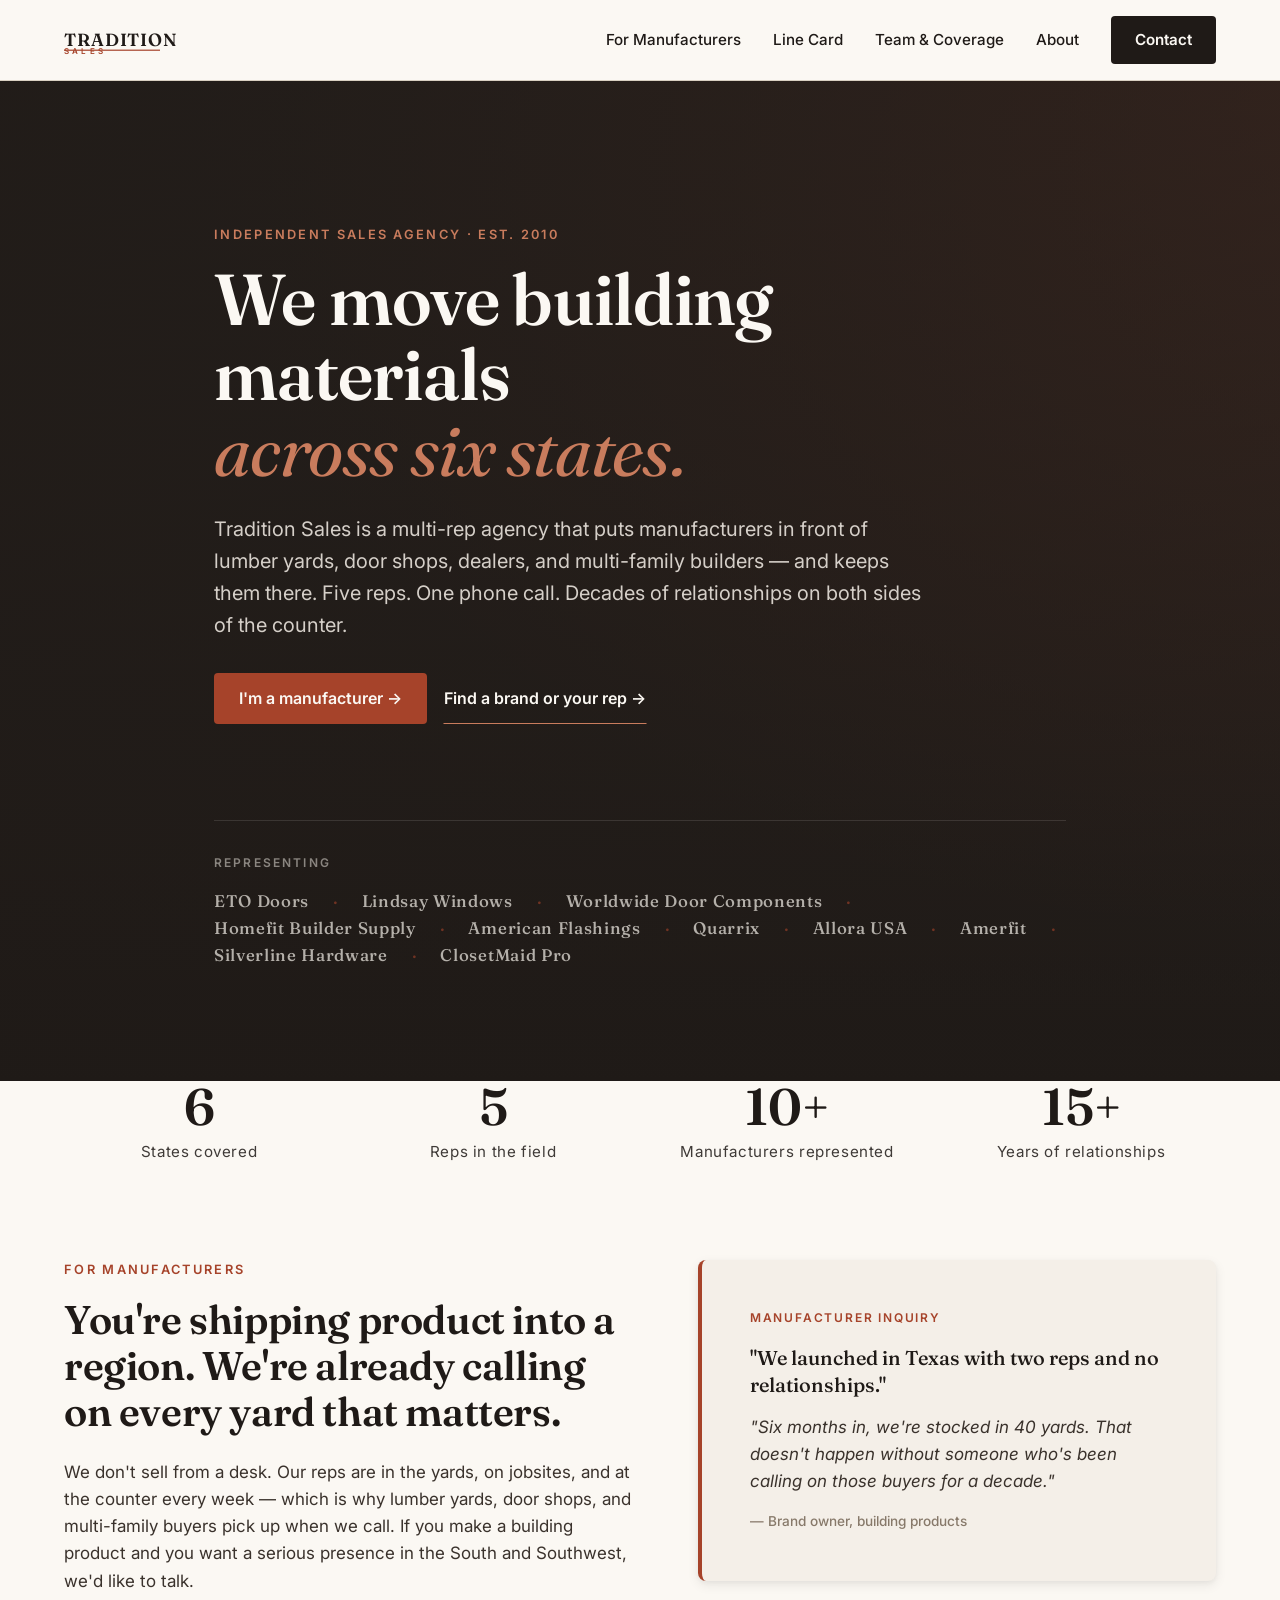
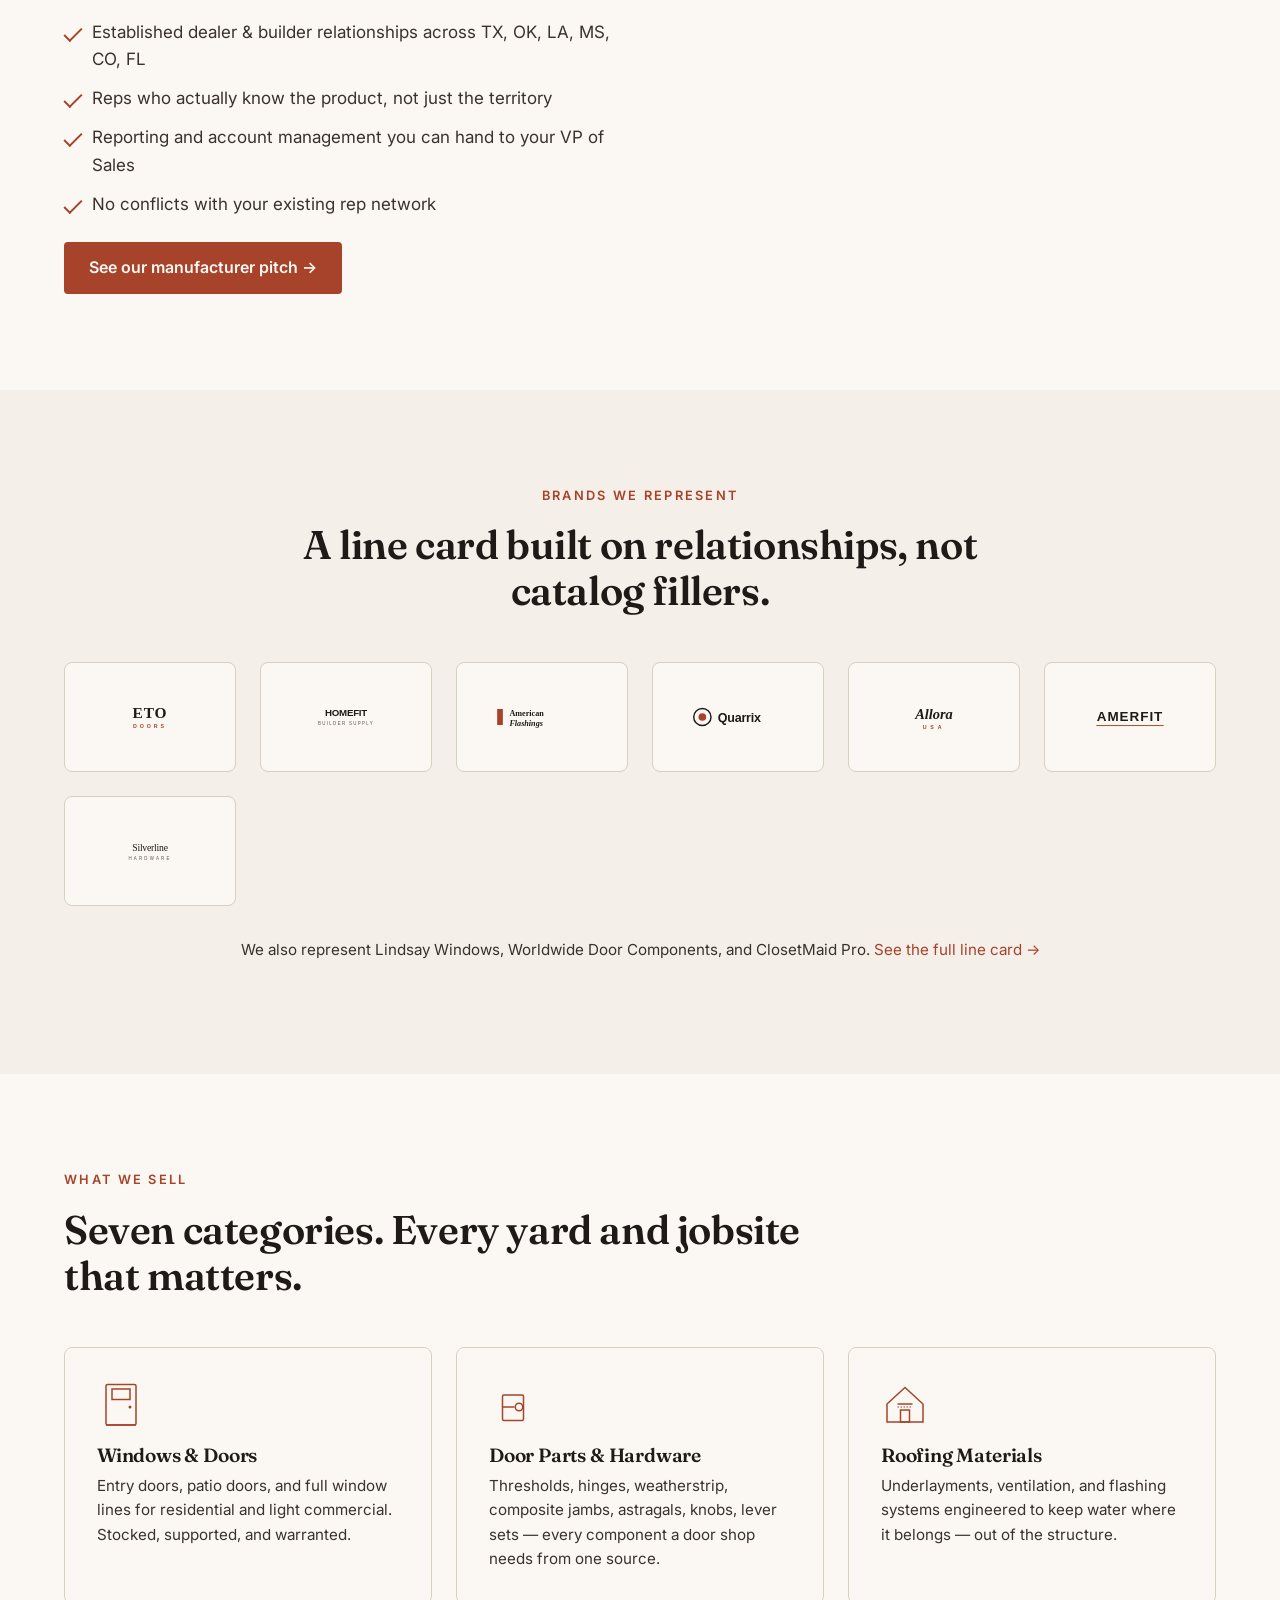
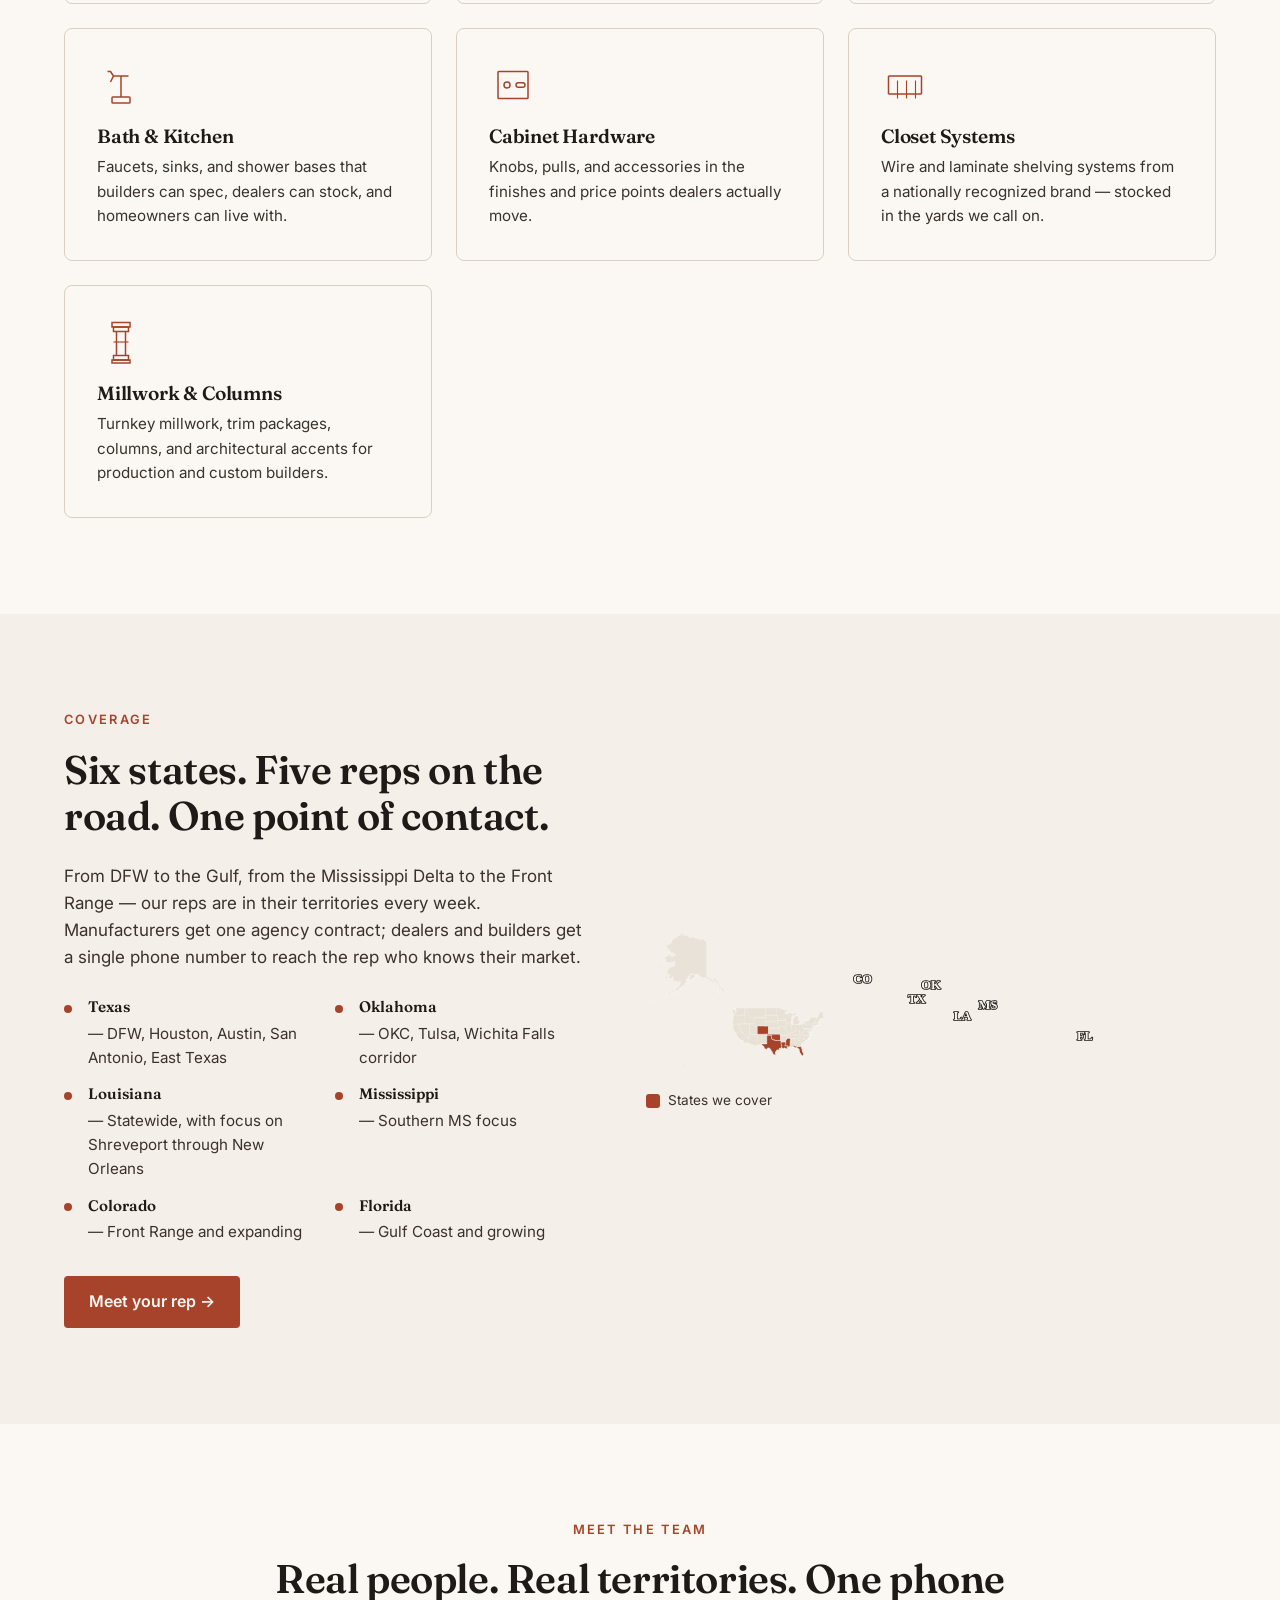
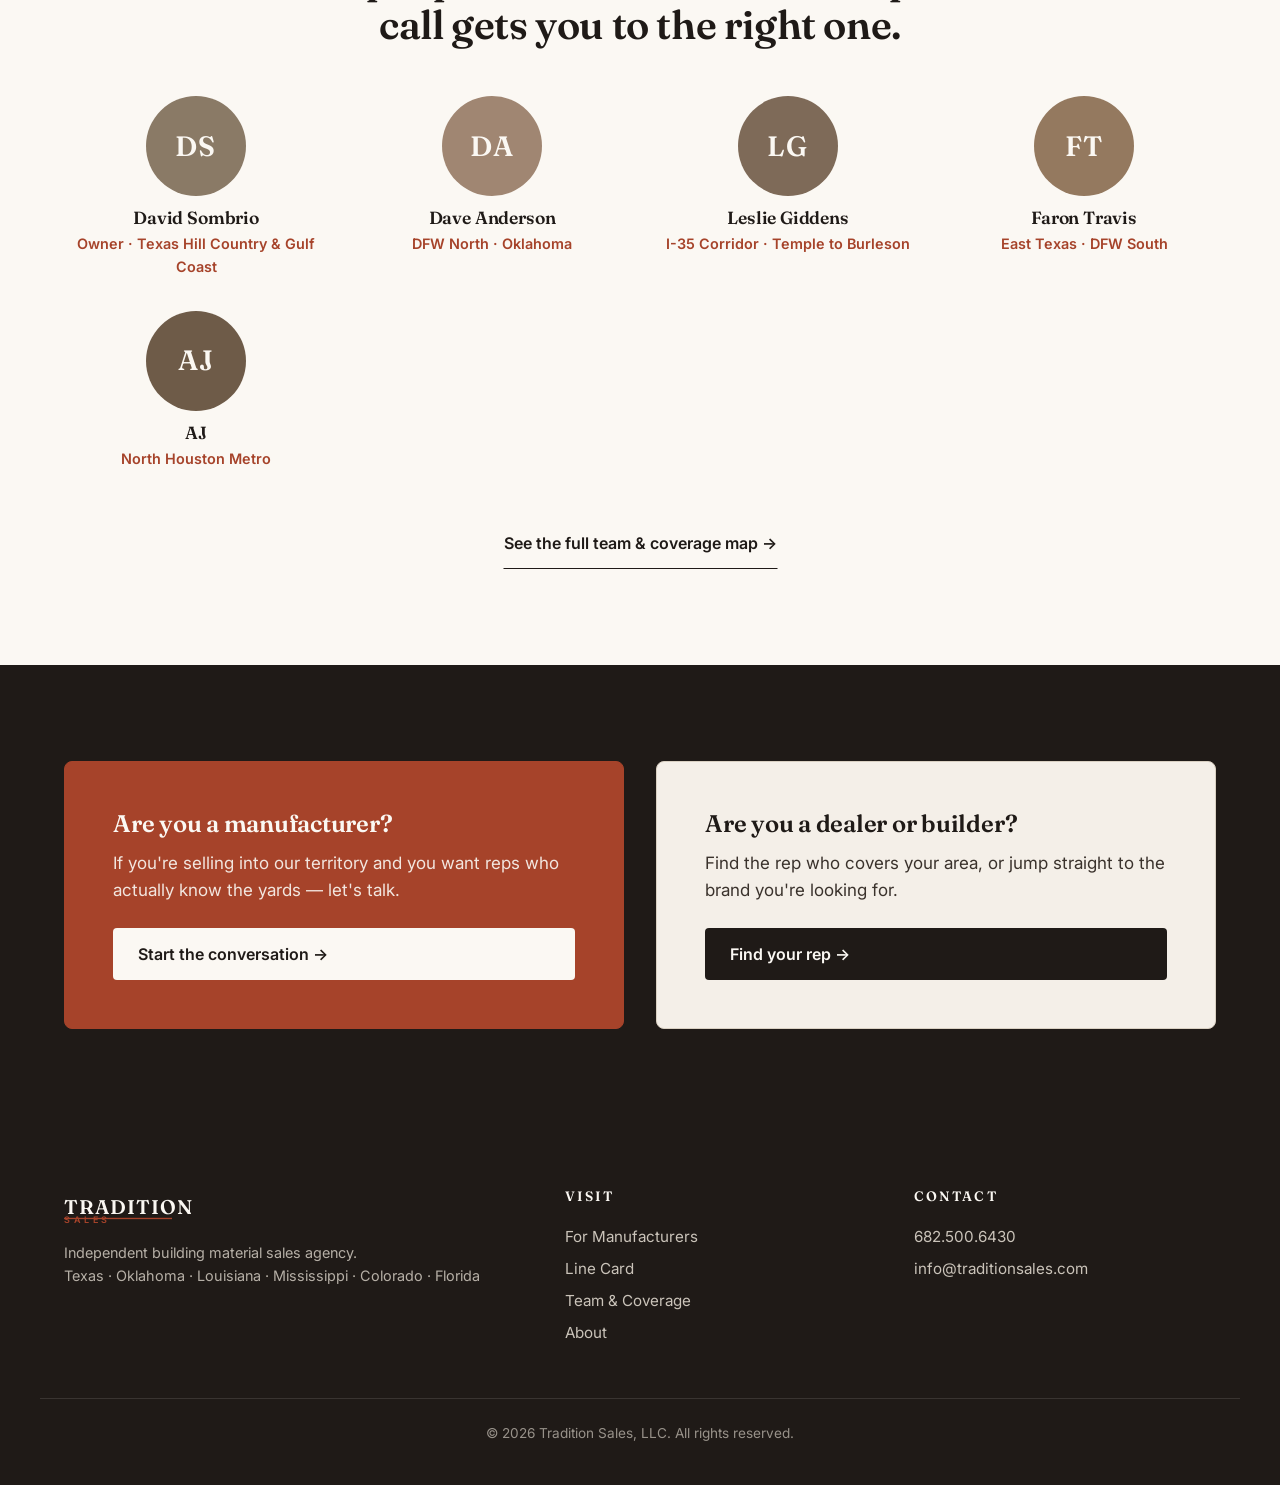
==== commit c253366e: "Fix SVG viewBox attribute (lowercase viewbox -> camelCase viewBox) Simplemaps SVG uses lowercase 'vi" ====
--- a/index.html
+++ b/index.html
@@ -33,7 +33,7 @@
   <link href="https://fonts.googleapis.com/css2?family=Fraunces:opsz,wght@9..144,400;9..144,500;9..144,600;9..144,700&family=Inter:wght@400;500;600;700&display=swap" rel="stylesheet" />
 
   <!-- Local CSS -->
-  <link rel="stylesheet" href="assets/css/style.css?v=5" />
+  <link rel="stylesheet" href="assets/css/style.css?v=7" />
 
   <!-- Structured Data: LocalBusiness -->
   <script type="application/ld+json">
@@ -415,7 +415,7 @@
            Source: https://simplemaps.com/resources/svg-us (attribution: Simplemaps.com)
            Covered states: TX, OK, LA, MS, CO, FL — visually highlighted via JS after load. -->
       <div class="us-map-wrap">
-        <object id="us-map-object" type="image/svg+xml" data="assets/img/map/us-states.svg" aria-label="United States map with covered states highlighted" class="us-map-object"></object>
+        <object id="us-map-object" type="image/svg+xml" data="assets/img/map/us-states.svg?v=9" aria-label="United States map with covered states highlighted" class="us-map-object"></object>
       </div>
       <div class="map-legend">
         <span class="map-legend-swatch"></span>
@@ -549,6 +549,6 @@
   </div>
 </footer>
 
-<script src="assets/js/main.js?v=5"></script>
+<script src="assets/js/main.js?v=7"></script>
 </body>
 </html>
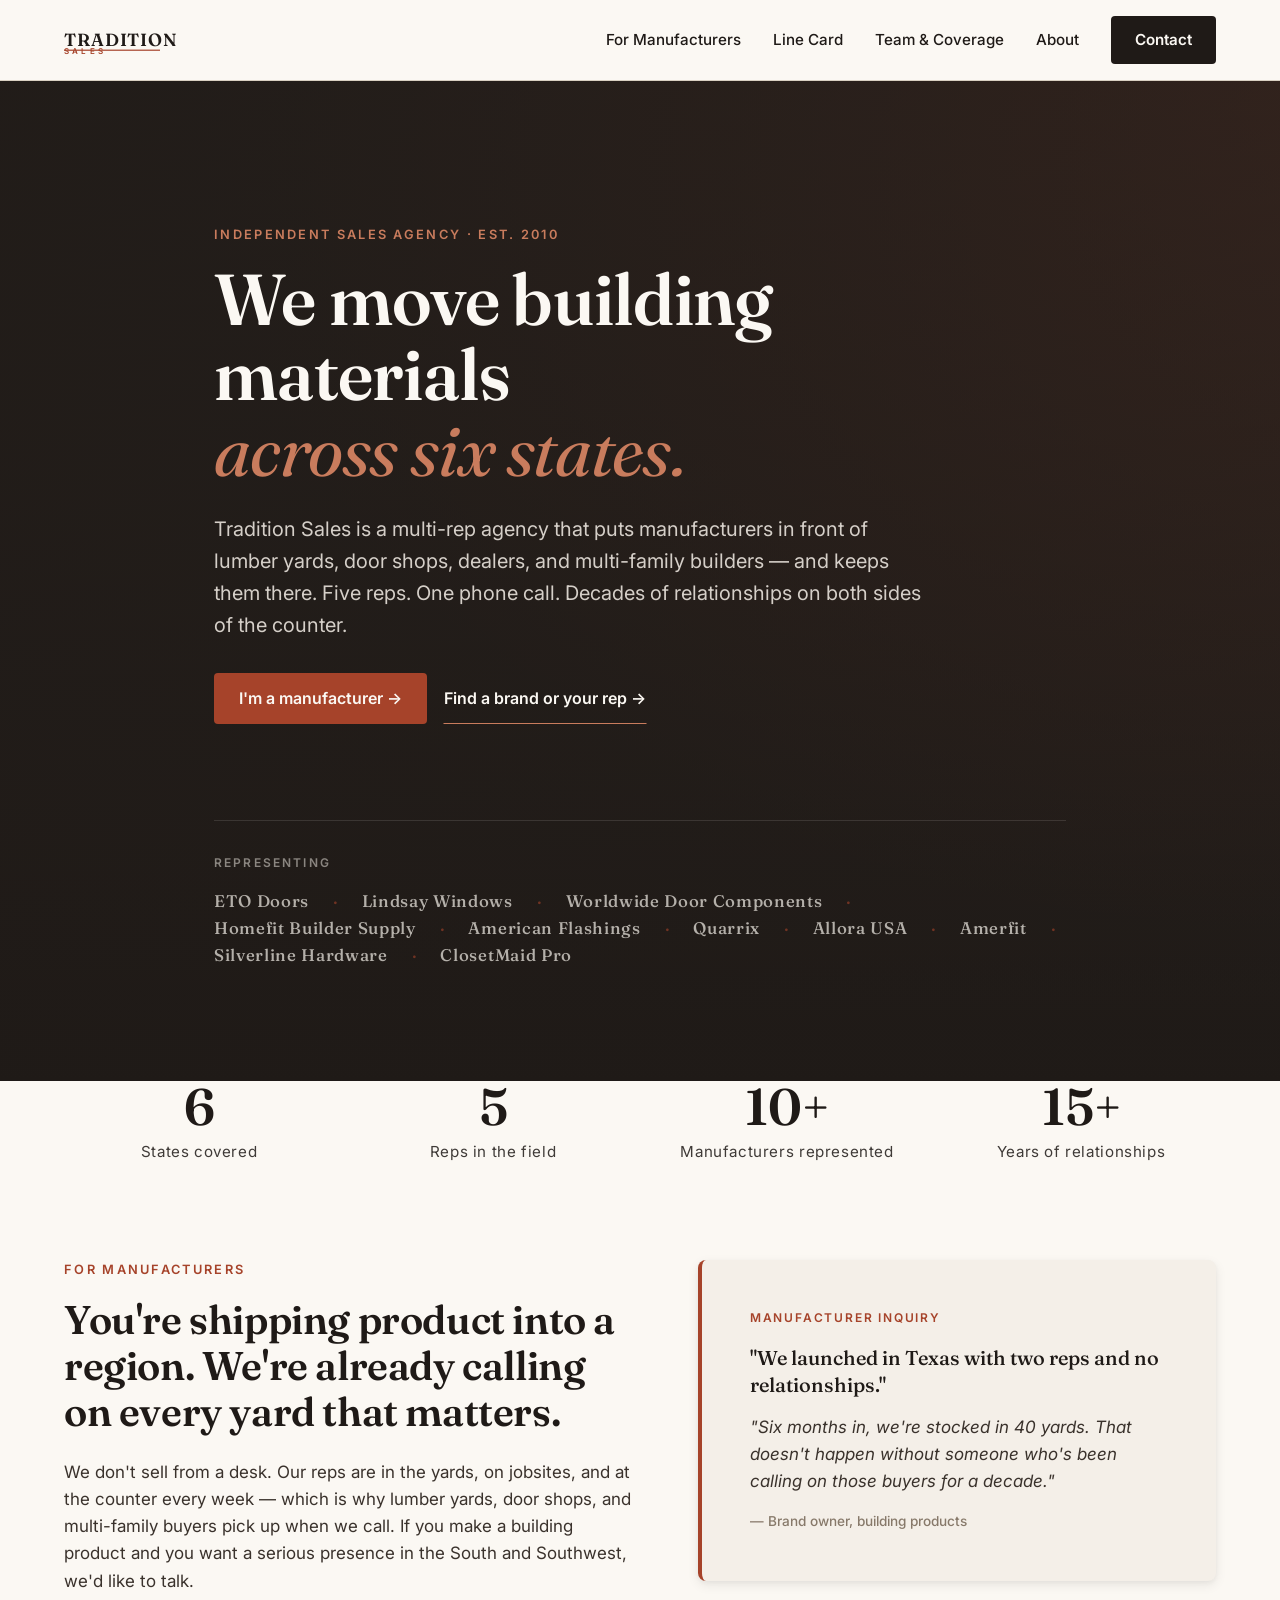
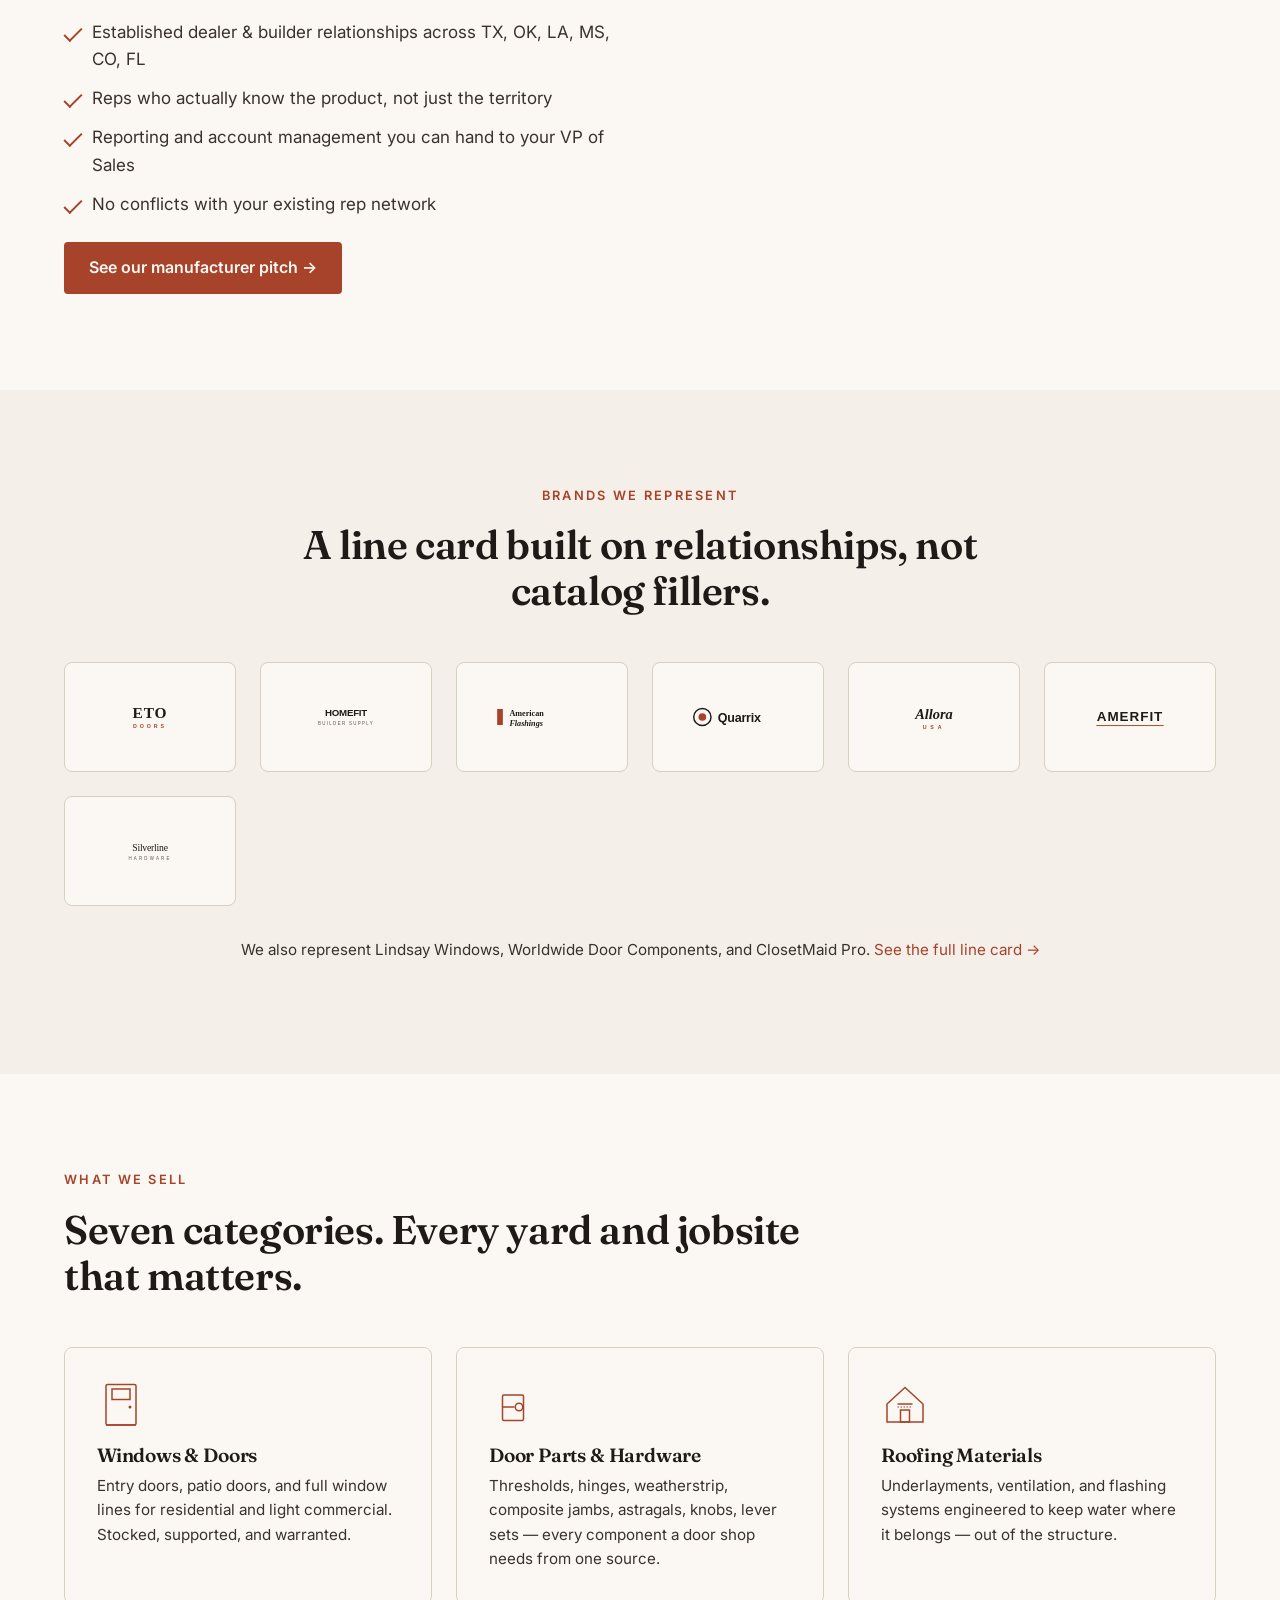
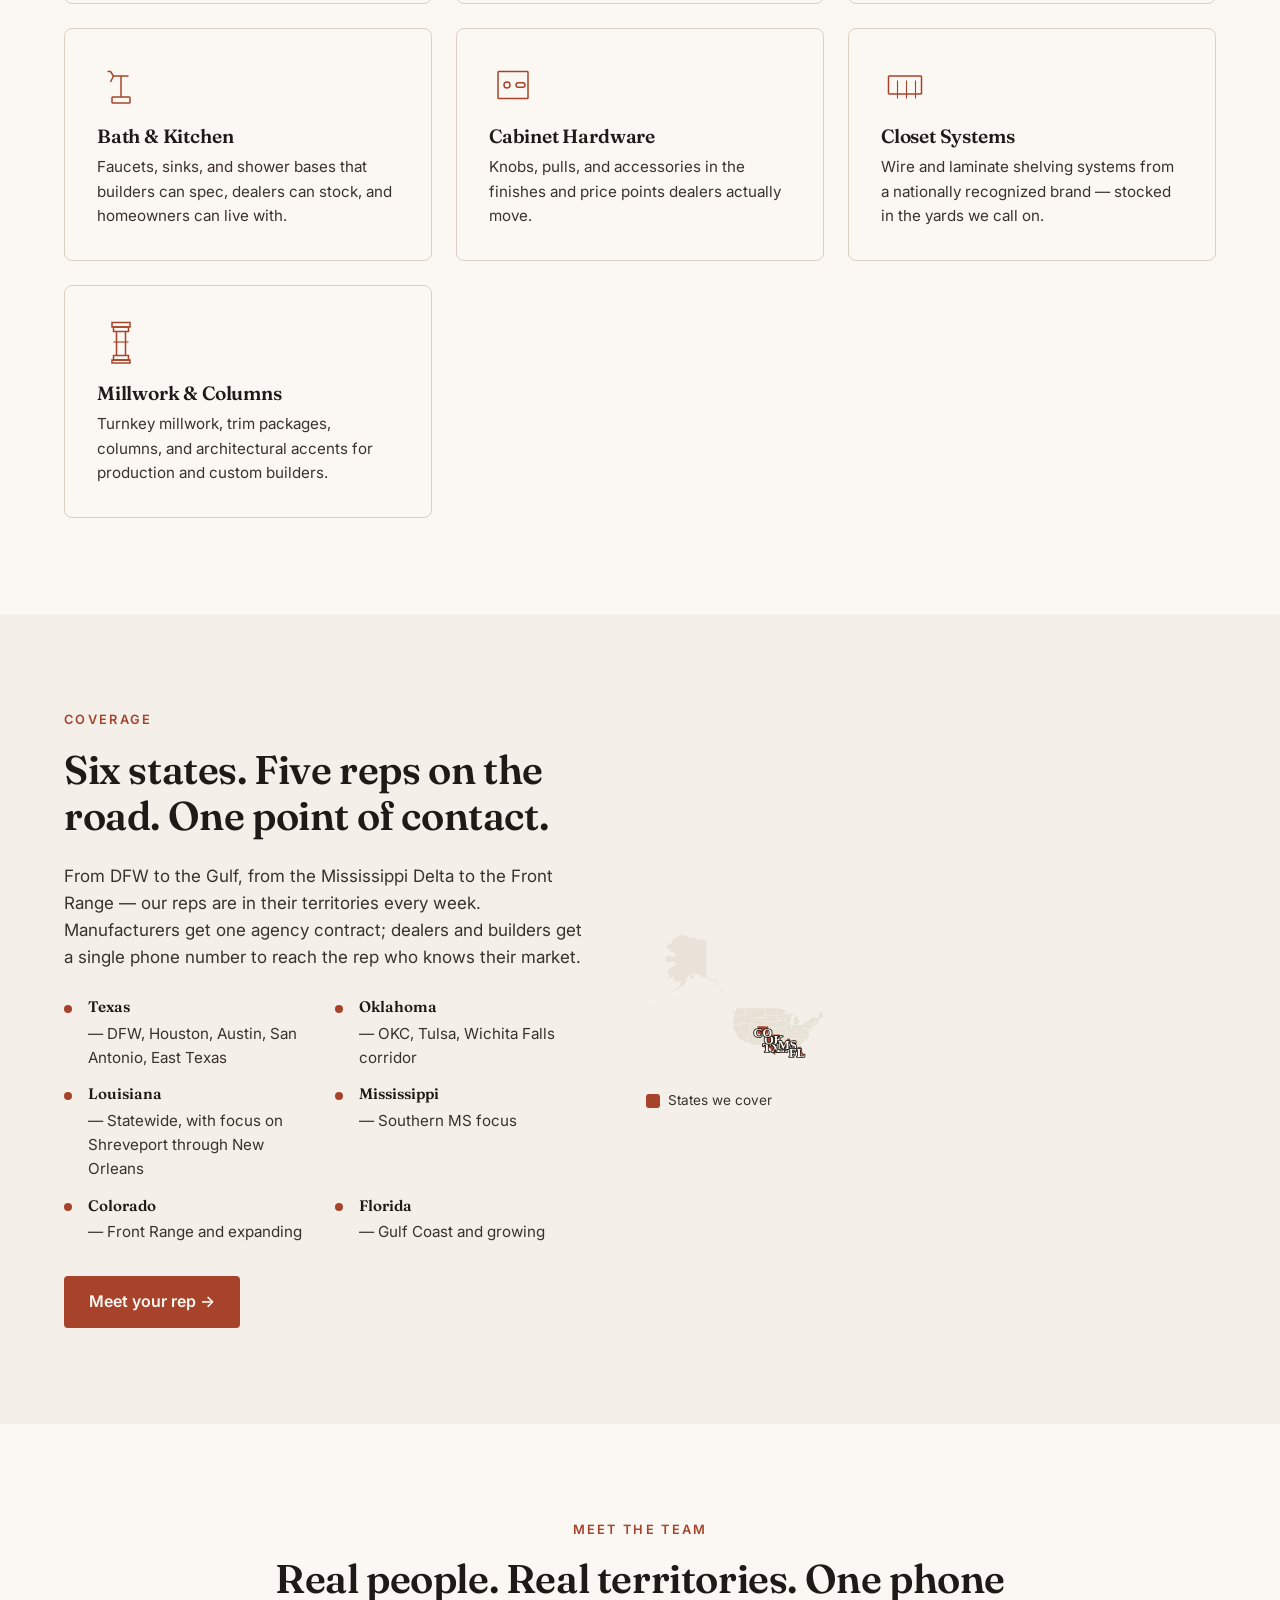
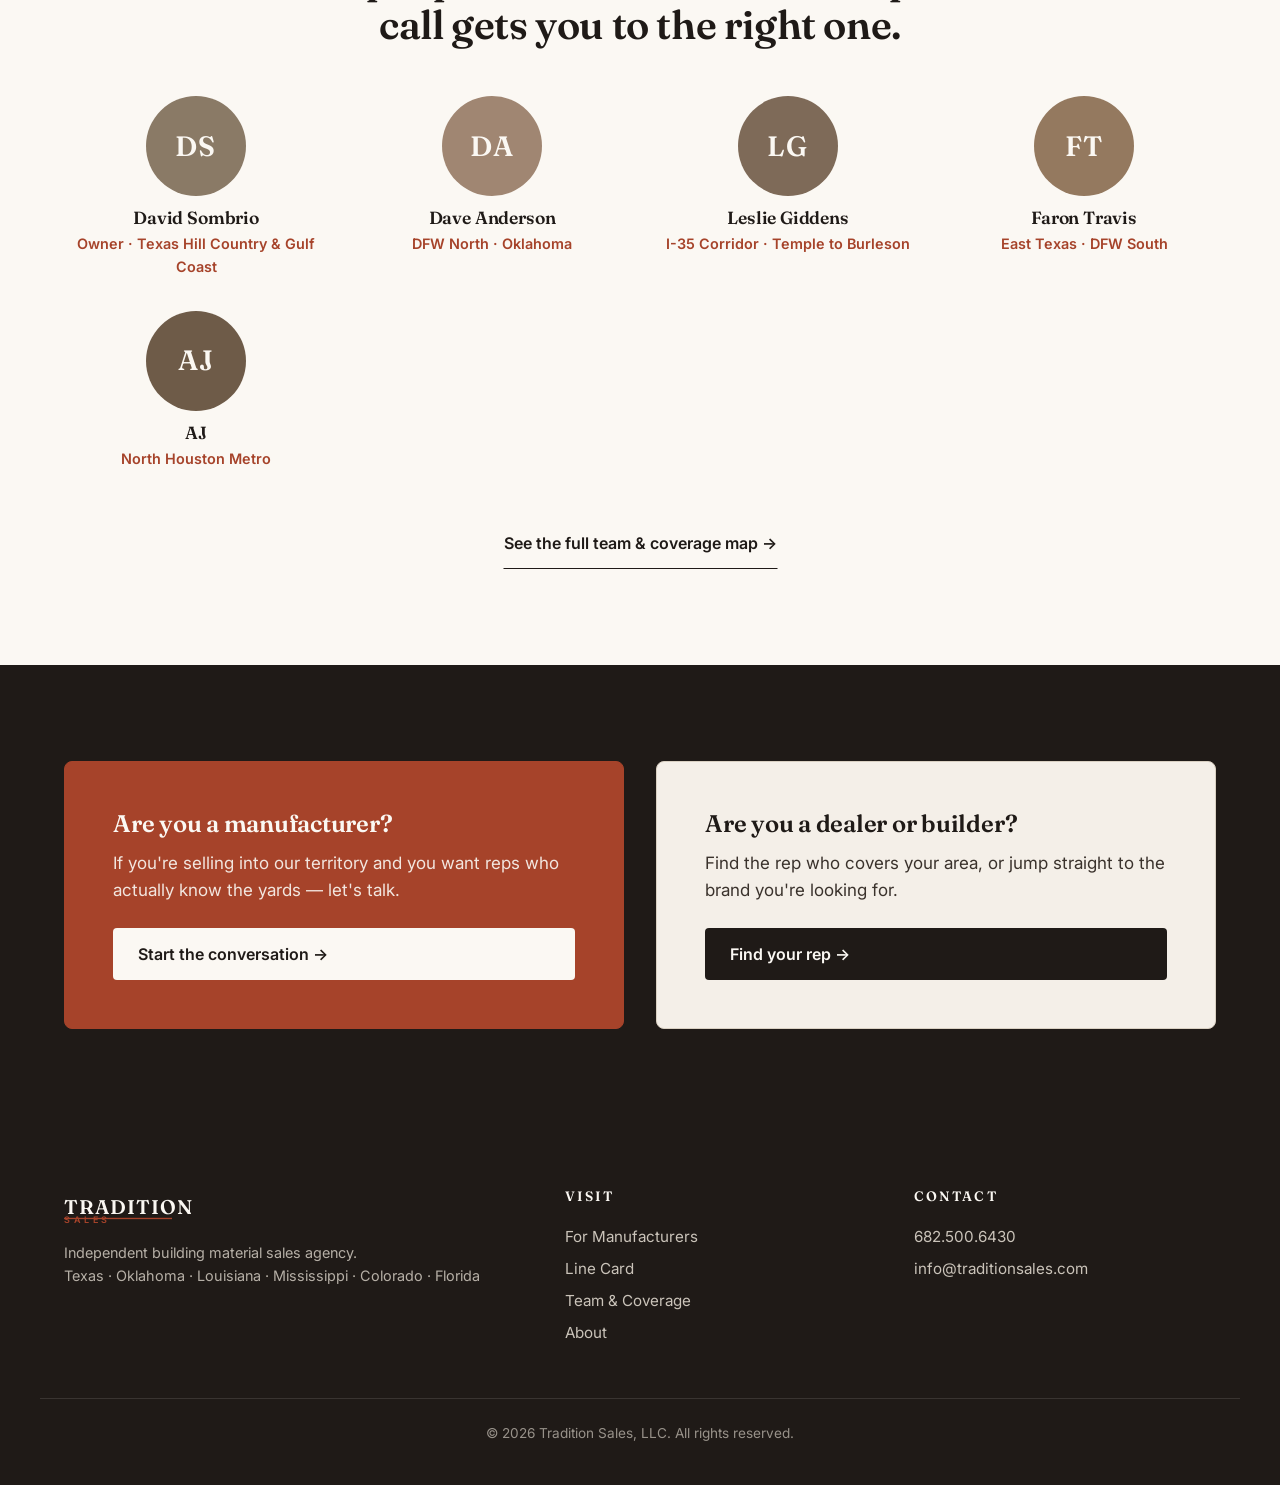
==== commit 0d4c1745: "Fix map label coordinates to match actual state centroids in SVG All 6 covered states are clustered " ====
--- a/index.html
+++ b/index.html
@@ -33,7 +33,7 @@
   <link href="https://fonts.googleapis.com/css2?family=Fraunces:opsz,wght@9..144,400;9..144,500;9..144,600;9..144,700&family=Inter:wght@400;500;600;700&display=swap" rel="stylesheet" />
 
   <!-- Local CSS -->
-  <link rel="stylesheet" href="assets/css/style.css?v=7" />
+  <link rel="stylesheet" href="assets/css/style.css?v=8" />
 
   <!-- Structured Data: LocalBusiness -->
   <script type="application/ld+json">
@@ -415,7 +415,7 @@
            Source: https://simplemaps.com/resources/svg-us (attribution: Simplemaps.com)
            Covered states: TX, OK, LA, MS, CO, FL — visually highlighted via JS after load. -->
       <div class="us-map-wrap">
-        <object id="us-map-object" type="image/svg+xml" data="assets/img/map/us-states.svg?v=9" aria-label="United States map with covered states highlighted" class="us-map-object"></object>
+        <object id="us-map-object" type="image/svg+xml" data="assets/img/map/us-states.svg?v=10" aria-label="United States map with covered states highlighted" class="us-map-object"></object>
       </div>
       <div class="map-legend">
         <span class="map-legend-swatch"></span>
@@ -549,6 +549,6 @@
   </div>
 </footer>
 
-<script src="assets/js/main.js?v=7"></script>
+<script src="assets/js/main.js?v=8"></script>
 </body>
 </html>
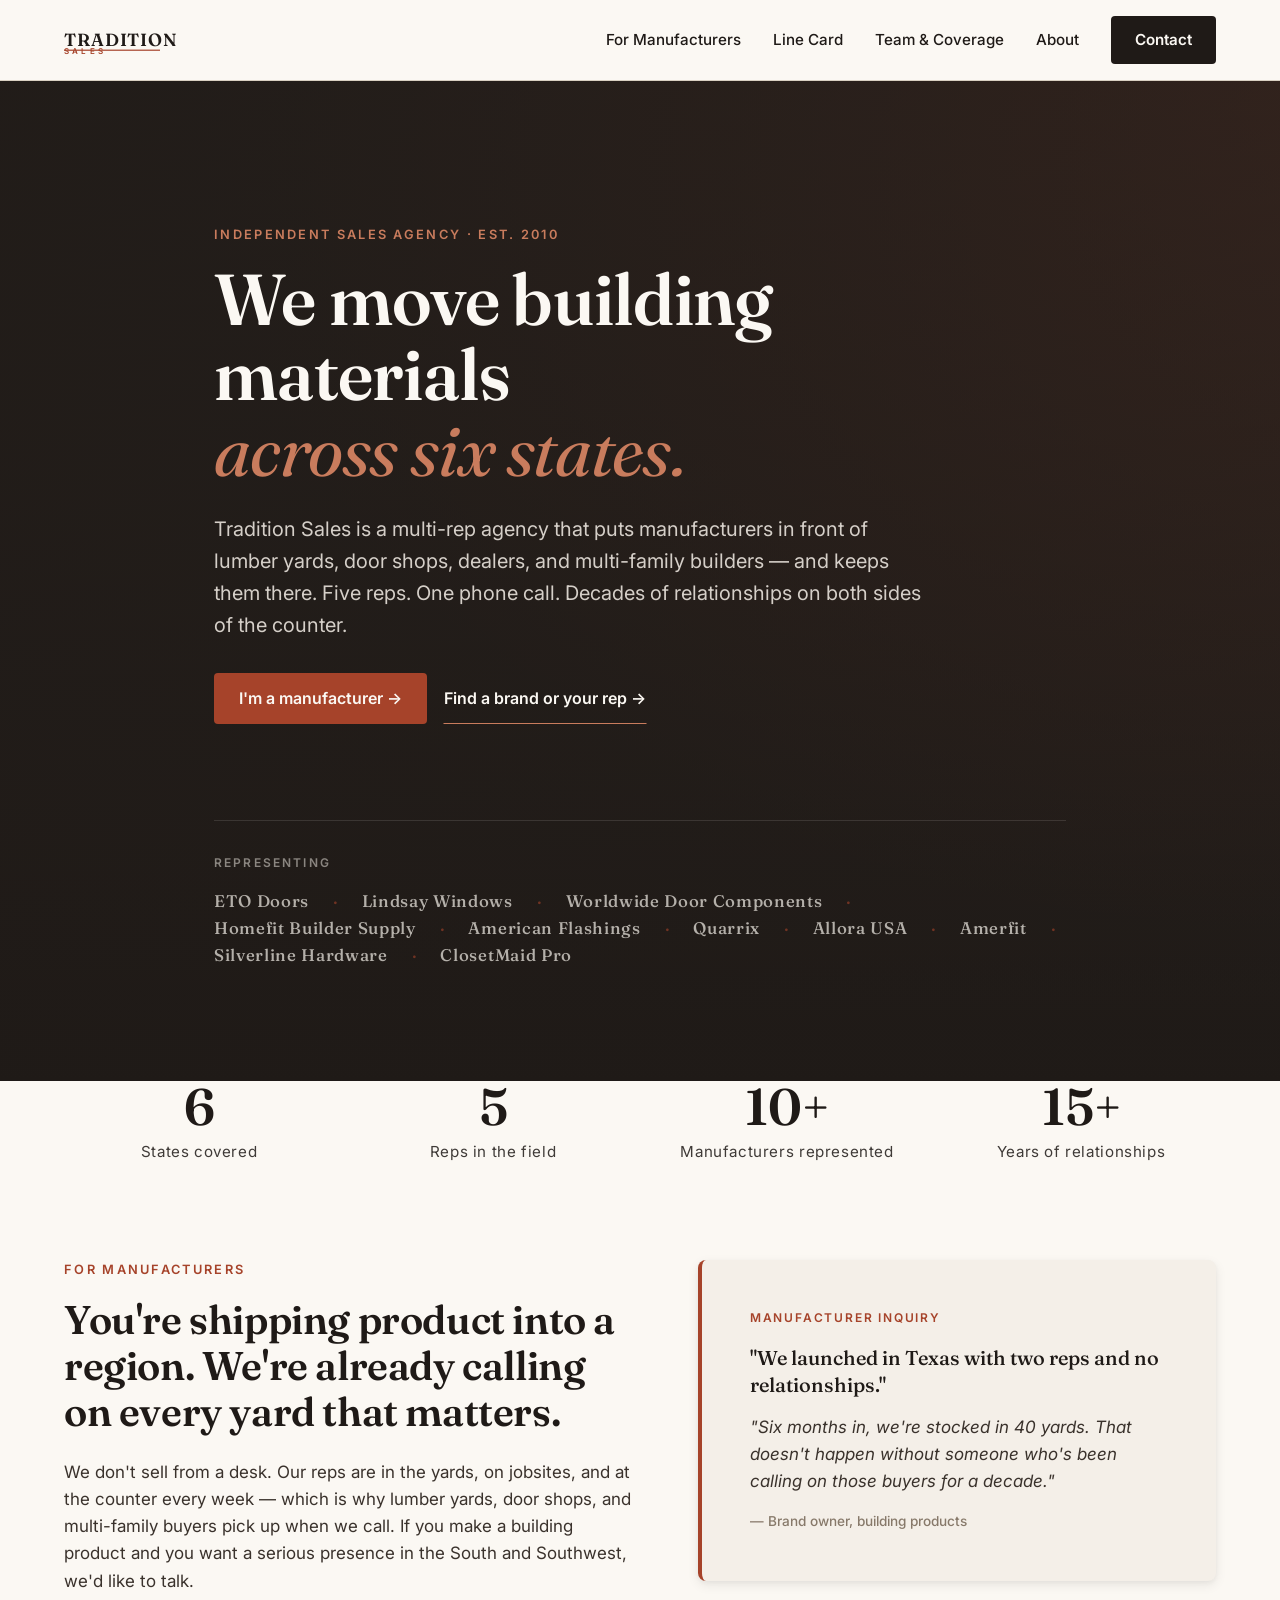
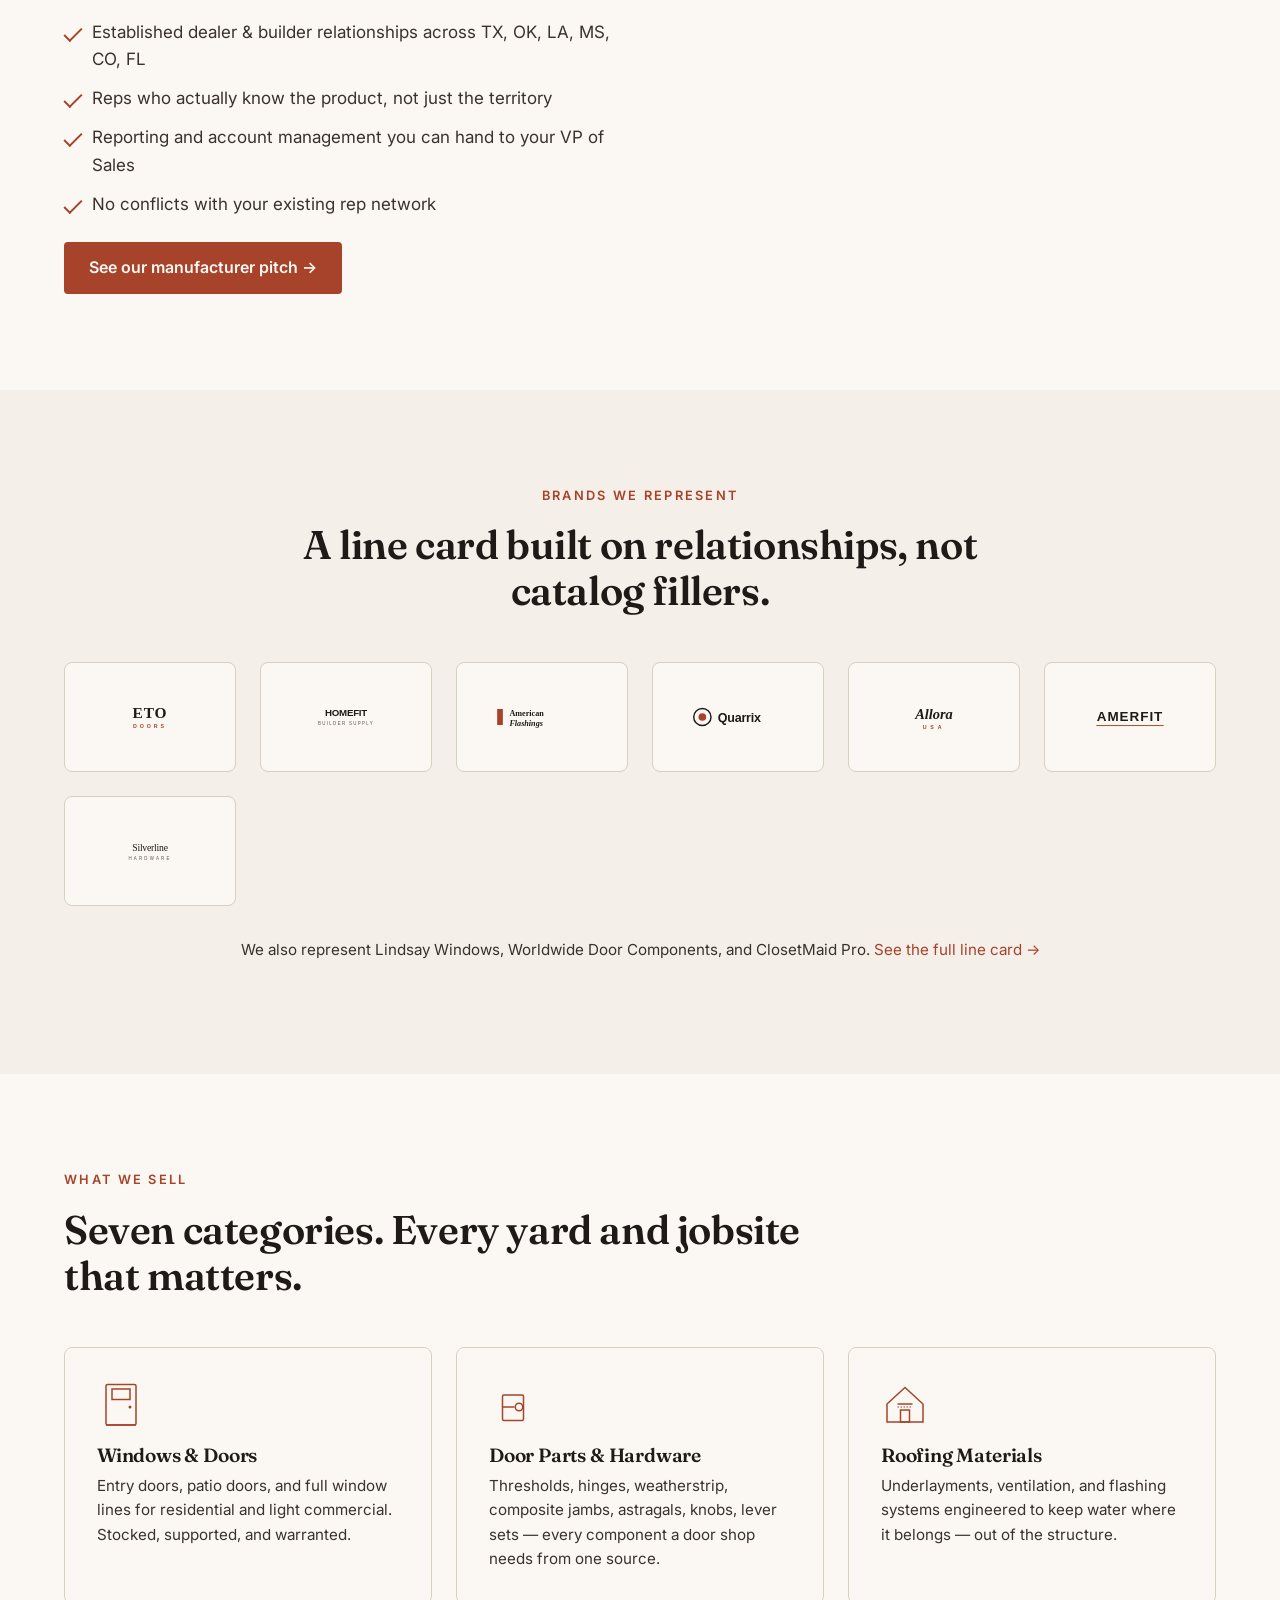
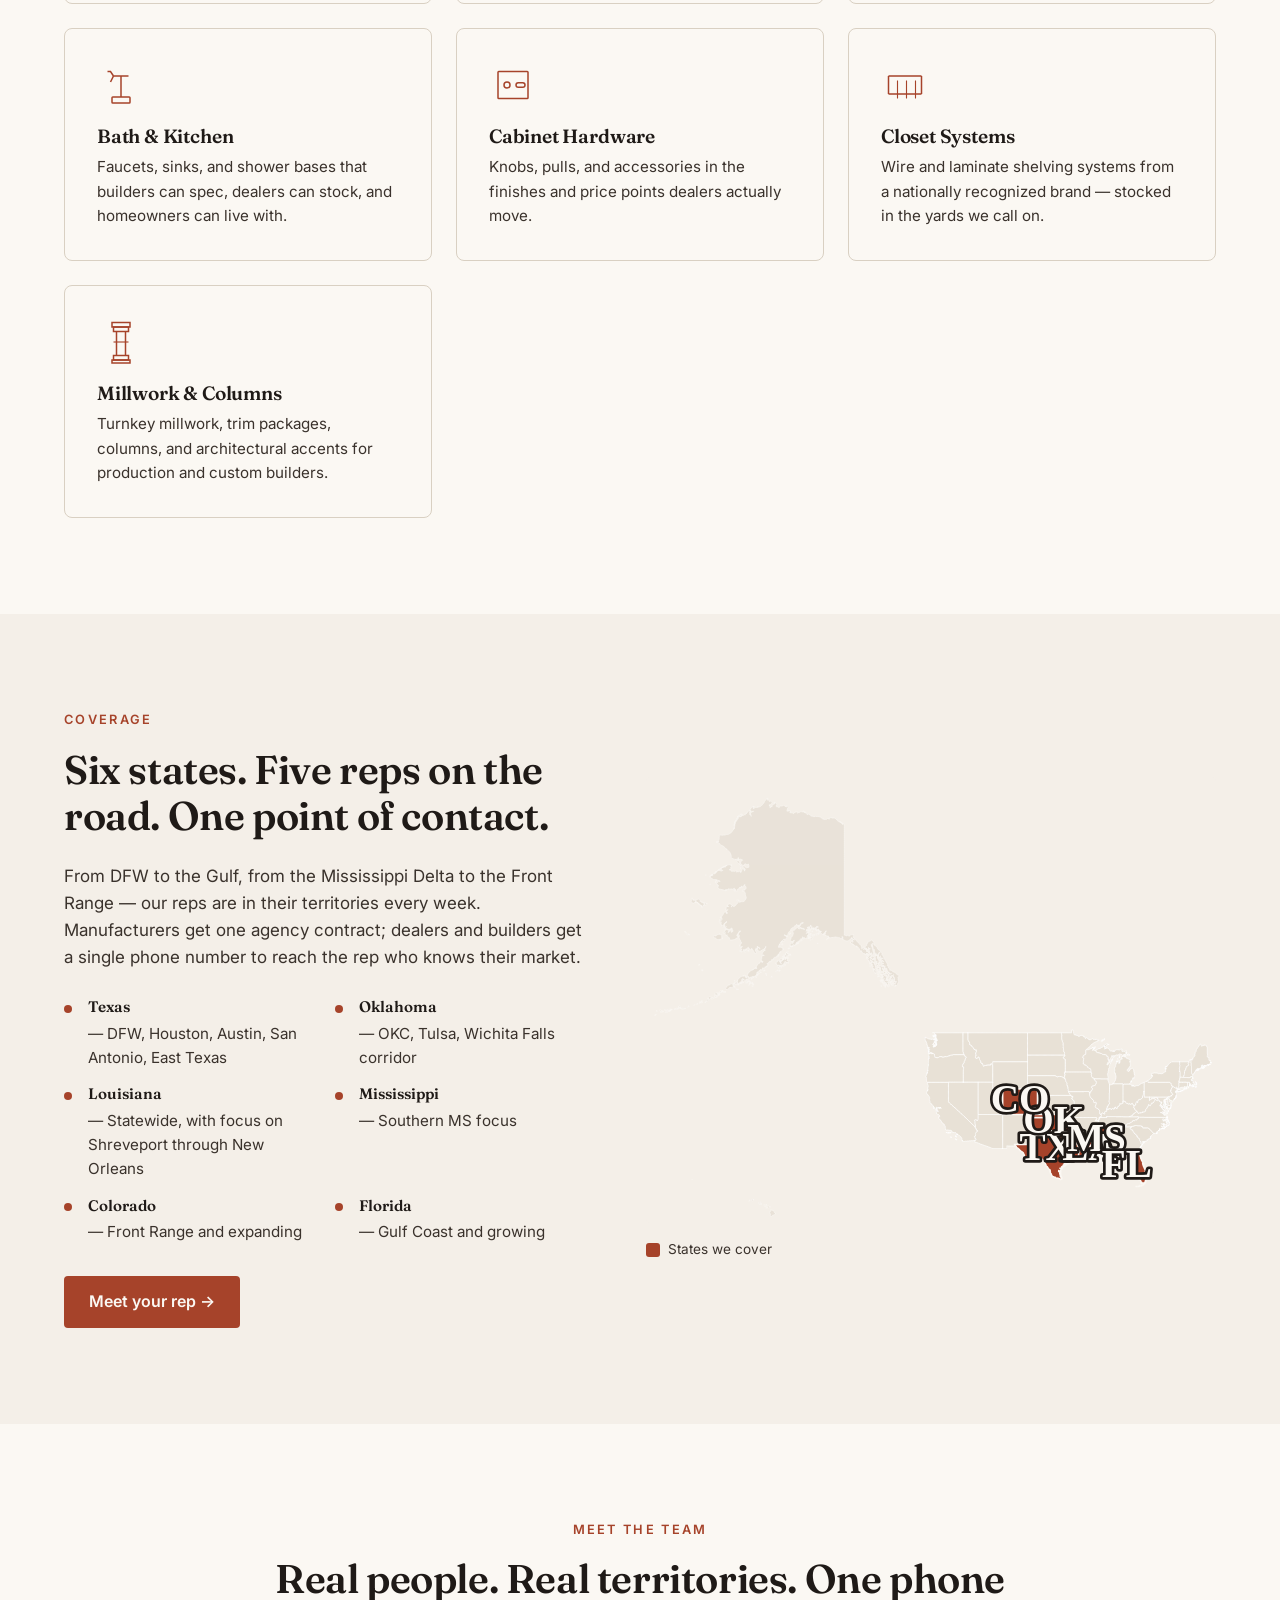
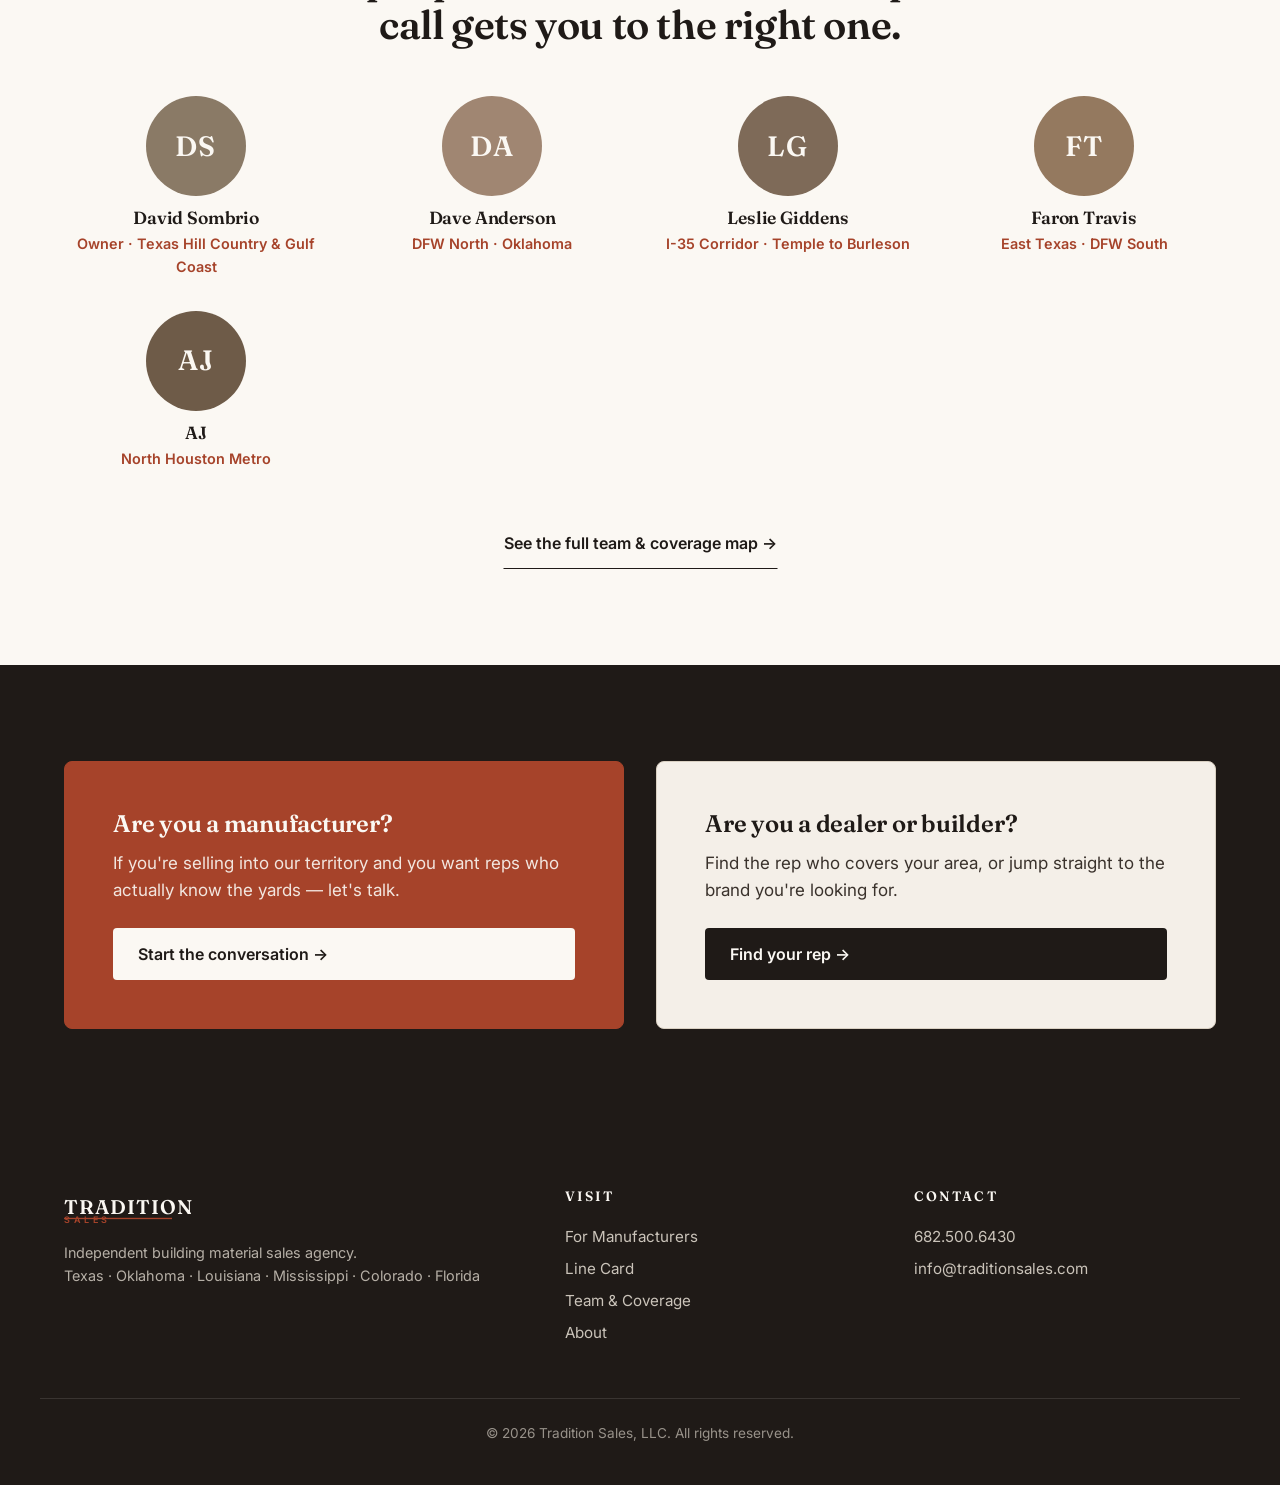
==== commit 4a45dece: "Crop SVG viewBox to remove empty right whitespace, rebalance map Simplemaps SVG uses a 1000x259 view" ====
--- a/index.html
+++ b/index.html
@@ -33,7 +33,7 @@
   <link href="https://fonts.googleapis.com/css2?family=Fraunces:opsz,wght@9..144,400;9..144,500;9..144,600;9..144,700&family=Inter:wght@400;500;600;700&display=swap" rel="stylesheet" />
 
   <!-- Local CSS -->
-  <link rel="stylesheet" href="assets/css/style.css?v=8" />
+  <link rel="stylesheet" href="assets/css/style.css?v=9" />
 
   <!-- Structured Data: LocalBusiness -->
   <script type="application/ld+json">
@@ -415,7 +415,7 @@
            Source: https://simplemaps.com/resources/svg-us (attribution: Simplemaps.com)
            Covered states: TX, OK, LA, MS, CO, FL — visually highlighted via JS after load. -->
       <div class="us-map-wrap">
-        <object id="us-map-object" type="image/svg+xml" data="assets/img/map/us-states.svg?v=10" aria-label="United States map with covered states highlighted" class="us-map-object"></object>
+        <object id="us-map-object" type="image/svg+xml" data="assets/img/map/us-states.svg?v=11" aria-label="United States map with covered states highlighted" class="us-map-object"></object>
       </div>
       <div class="map-legend">
         <span class="map-legend-swatch"></span>
@@ -549,6 +549,6 @@
   </div>
 </footer>
 
-<script src="assets/js/main.js?v=8"></script>
+<script src="assets/js/main.js?v=9"></script>
 </body>
 </html>
--- a/assets/css/style.css
+++ b/assets/css/style.css
@@ -590,13 +590,13 @@
 }
 
 /* Real US map (Simplemaps SVG) — wrapped in a fixed-aspect container.
-   SVG viewBox is 1000 x 259, so the wrapper matches that ratio (3.86:1).
-   On mobile we cap the height so it doesn't take over the screen. */
+   SVG viewBox is cropped to -5 0 320 250 to remove empty right whitespace,
+   giving a 320:250 (~1.28:1) aspect ratio. */
 .us-map-wrap {
   position: relative;
   width: 100%;
-  max-width: 1000px;
-  aspect-ratio: 1000 / 259;
+  max-width: 720px;
+  aspect-ratio: 320 / 250;
   background: var(--c-bone);
   border-radius: var(--radius);
   overflow: hidden;
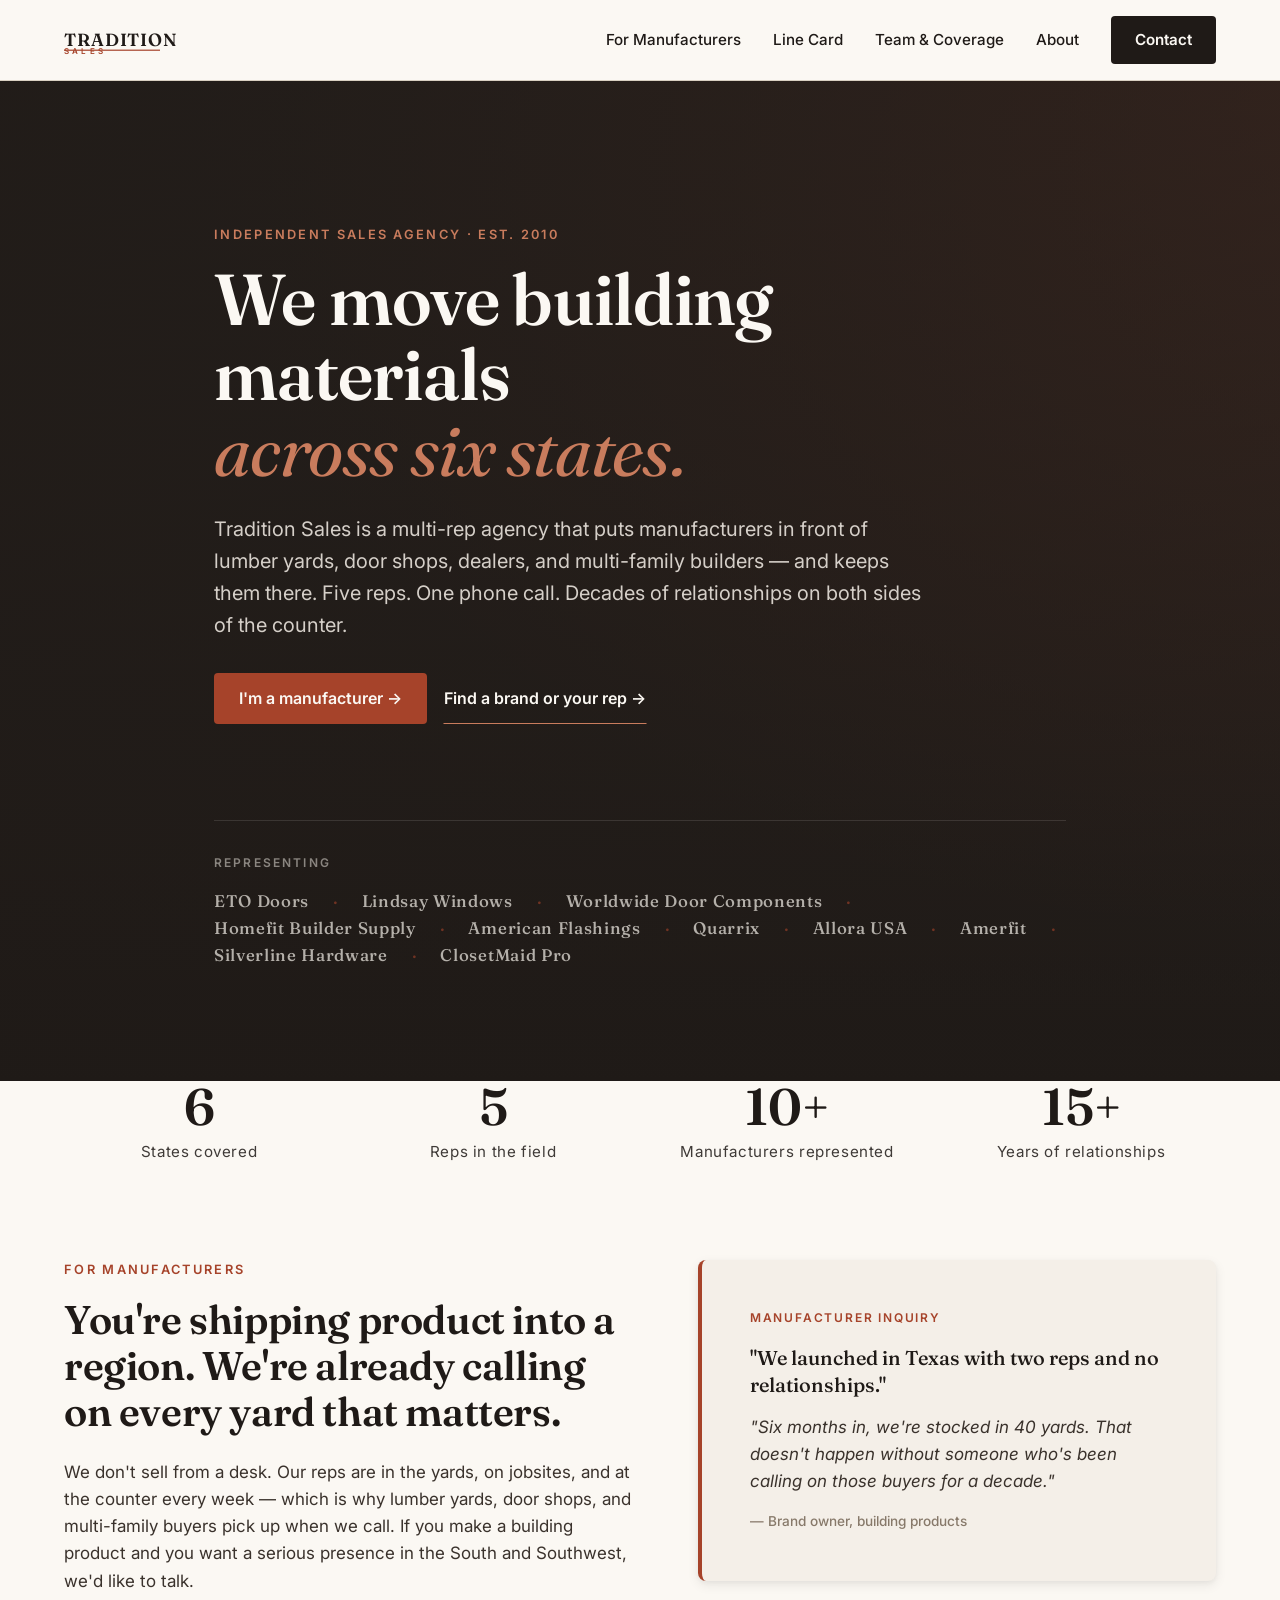
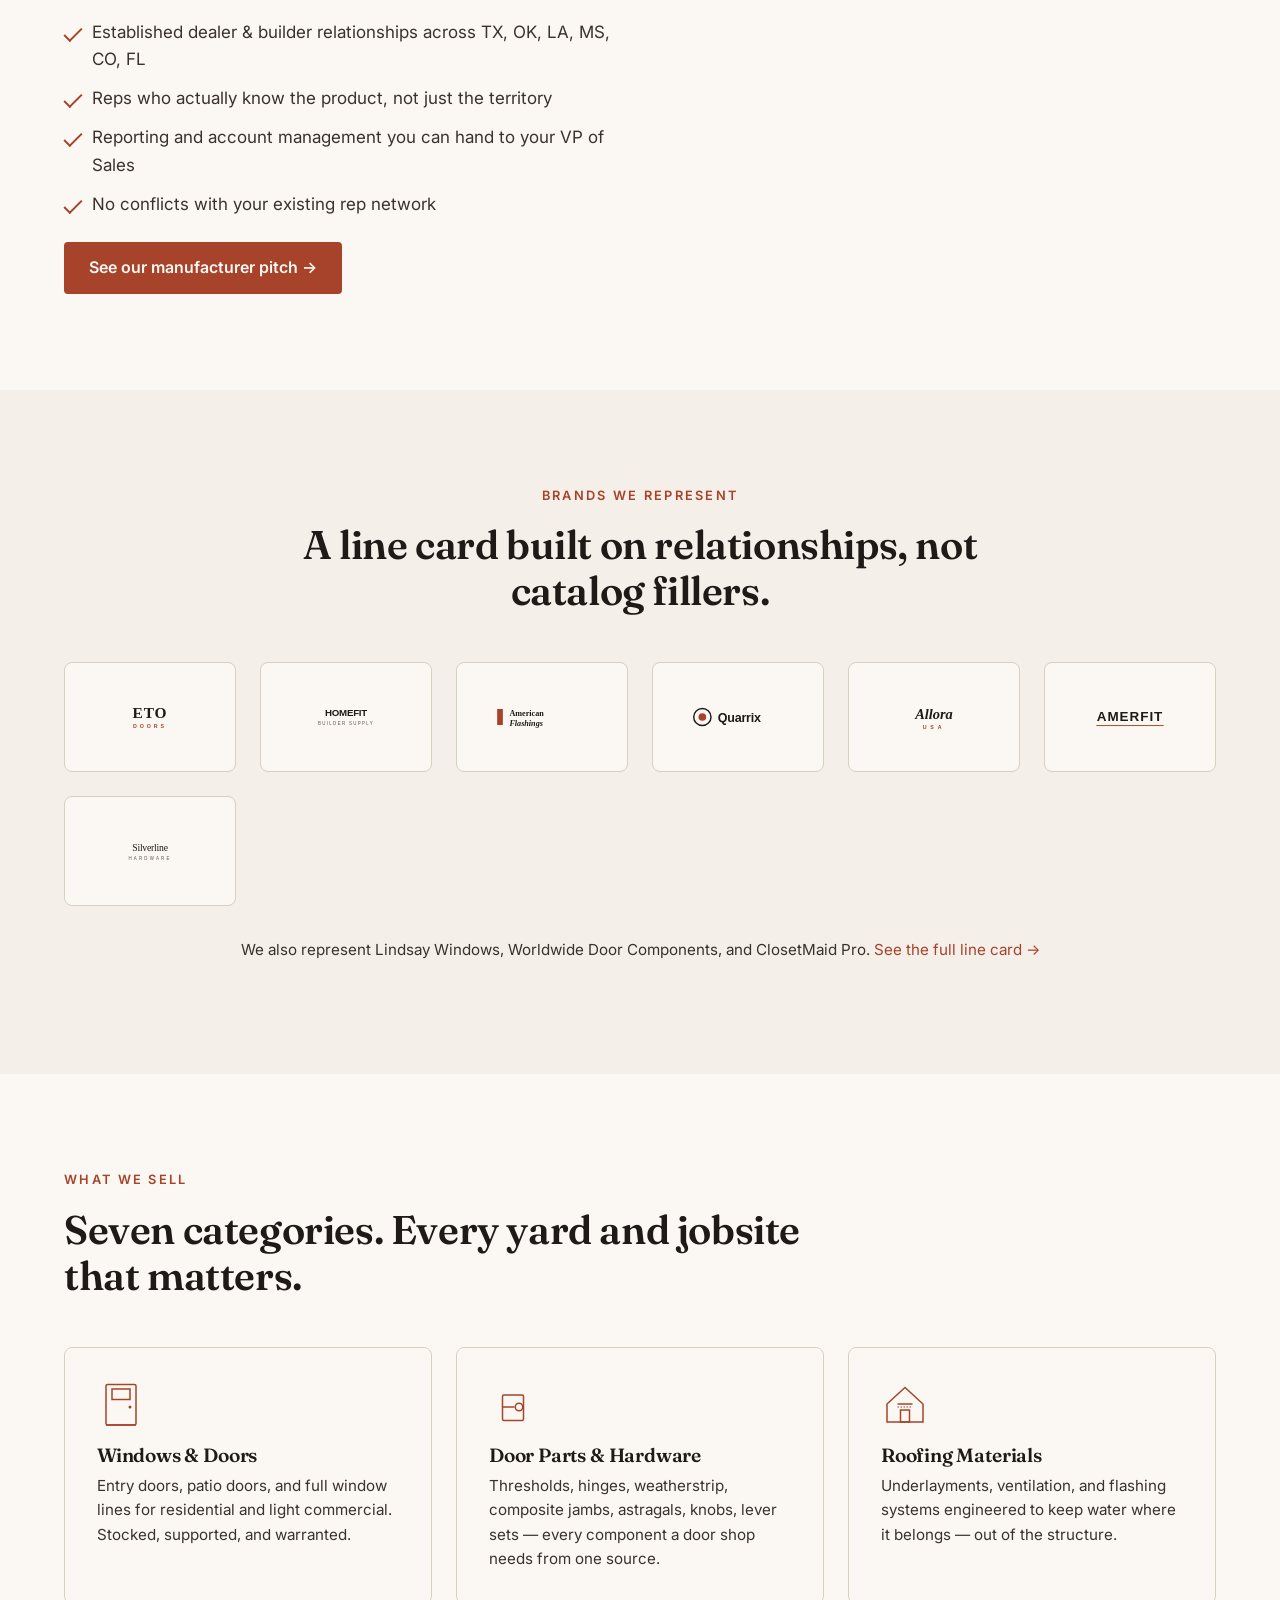
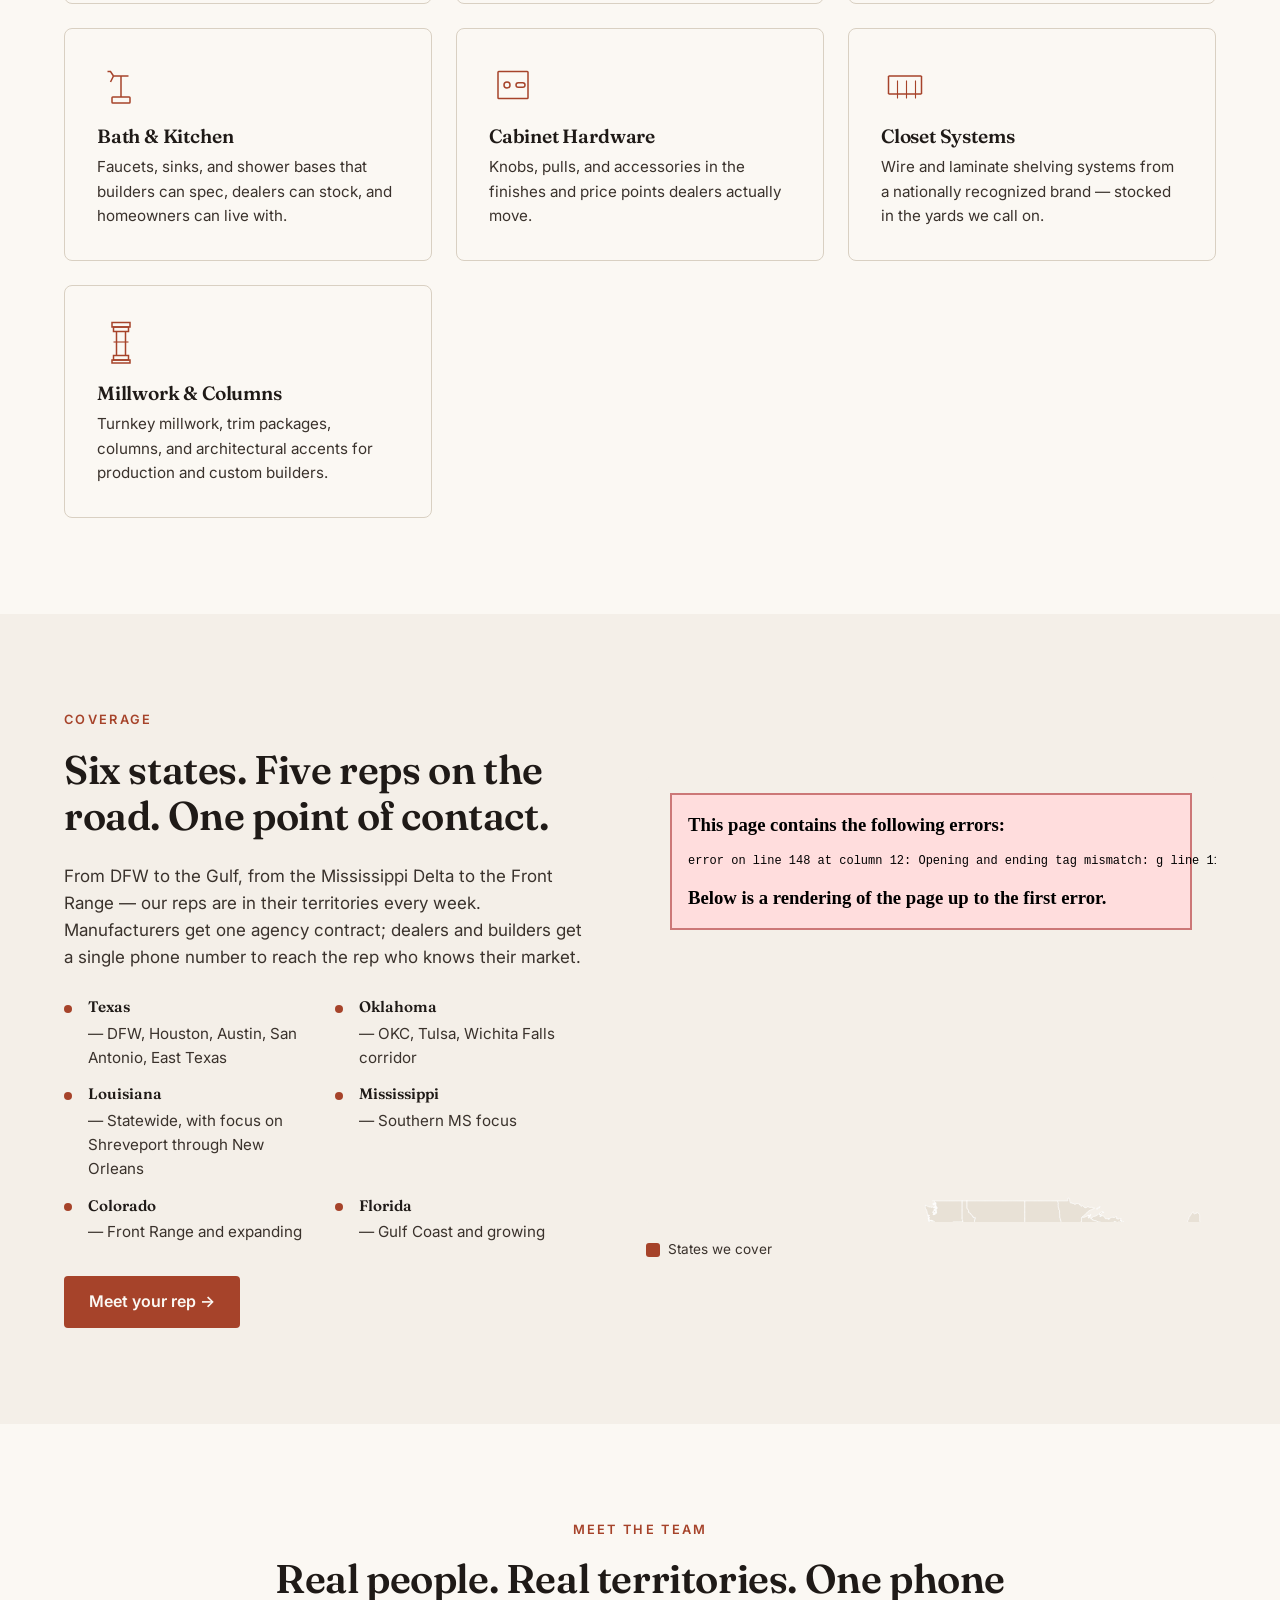
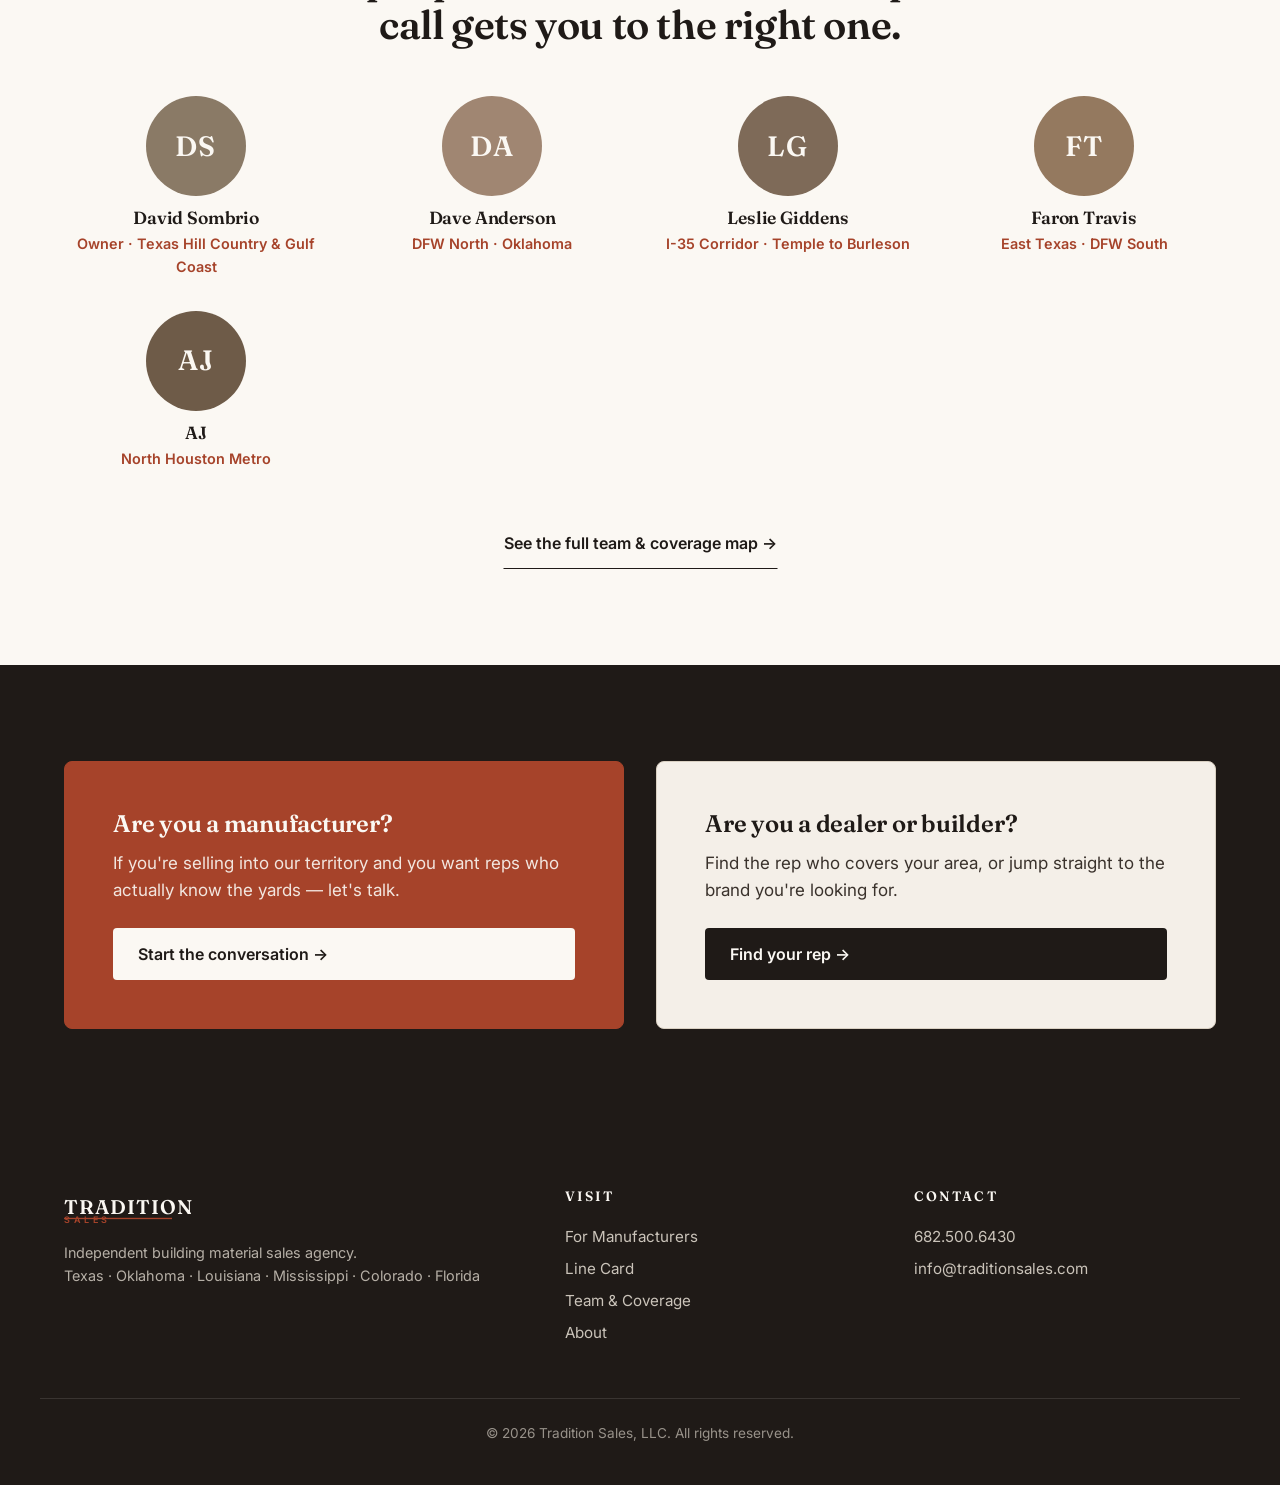
==== commit 5e27a71b: "Remove AK and HI from US map SVG David requested: show only the continental 48 states so the map is " ====
--- a/index.html
+++ b/index.html
@@ -33,7 +33,7 @@
   <link href="https://fonts.googleapis.com/css2?family=Fraunces:opsz,wght@9..144,400;9..144,500;9..144,600;9..144,700&family=Inter:wght@400;500;600;700&display=swap" rel="stylesheet" />
 
   <!-- Local CSS -->
-  <link rel="stylesheet" href="assets/css/style.css?v=9" />
+  <link rel="stylesheet" href="assets/css/style.css?v=10" />
 
   <!-- Structured Data: LocalBusiness -->
   <script type="application/ld+json">
@@ -415,7 +415,7 @@
            Source: https://simplemaps.com/resources/svg-us (attribution: Simplemaps.com)
            Covered states: TX, OK, LA, MS, CO, FL — visually highlighted via JS after load. -->
       <div class="us-map-wrap">
-        <object id="us-map-object" type="image/svg+xml" data="assets/img/map/us-states.svg?v=11" aria-label="United States map with covered states highlighted" class="us-map-object"></object>
+        <object id="us-map-object" type="image/svg+xml" data="assets/img/map/us-states.svg?v=12" aria-label="United States map with covered states highlighted" class="us-map-object"></object>
       </div>
       <div class="map-legend">
         <span class="map-legend-swatch"></span>
@@ -549,6 +549,6 @@
   </div>
 </footer>
 
-<script src="assets/js/main.js?v=9"></script>
+<script src="assets/js/main.js?v=10"></script>
 </body>
 </html>
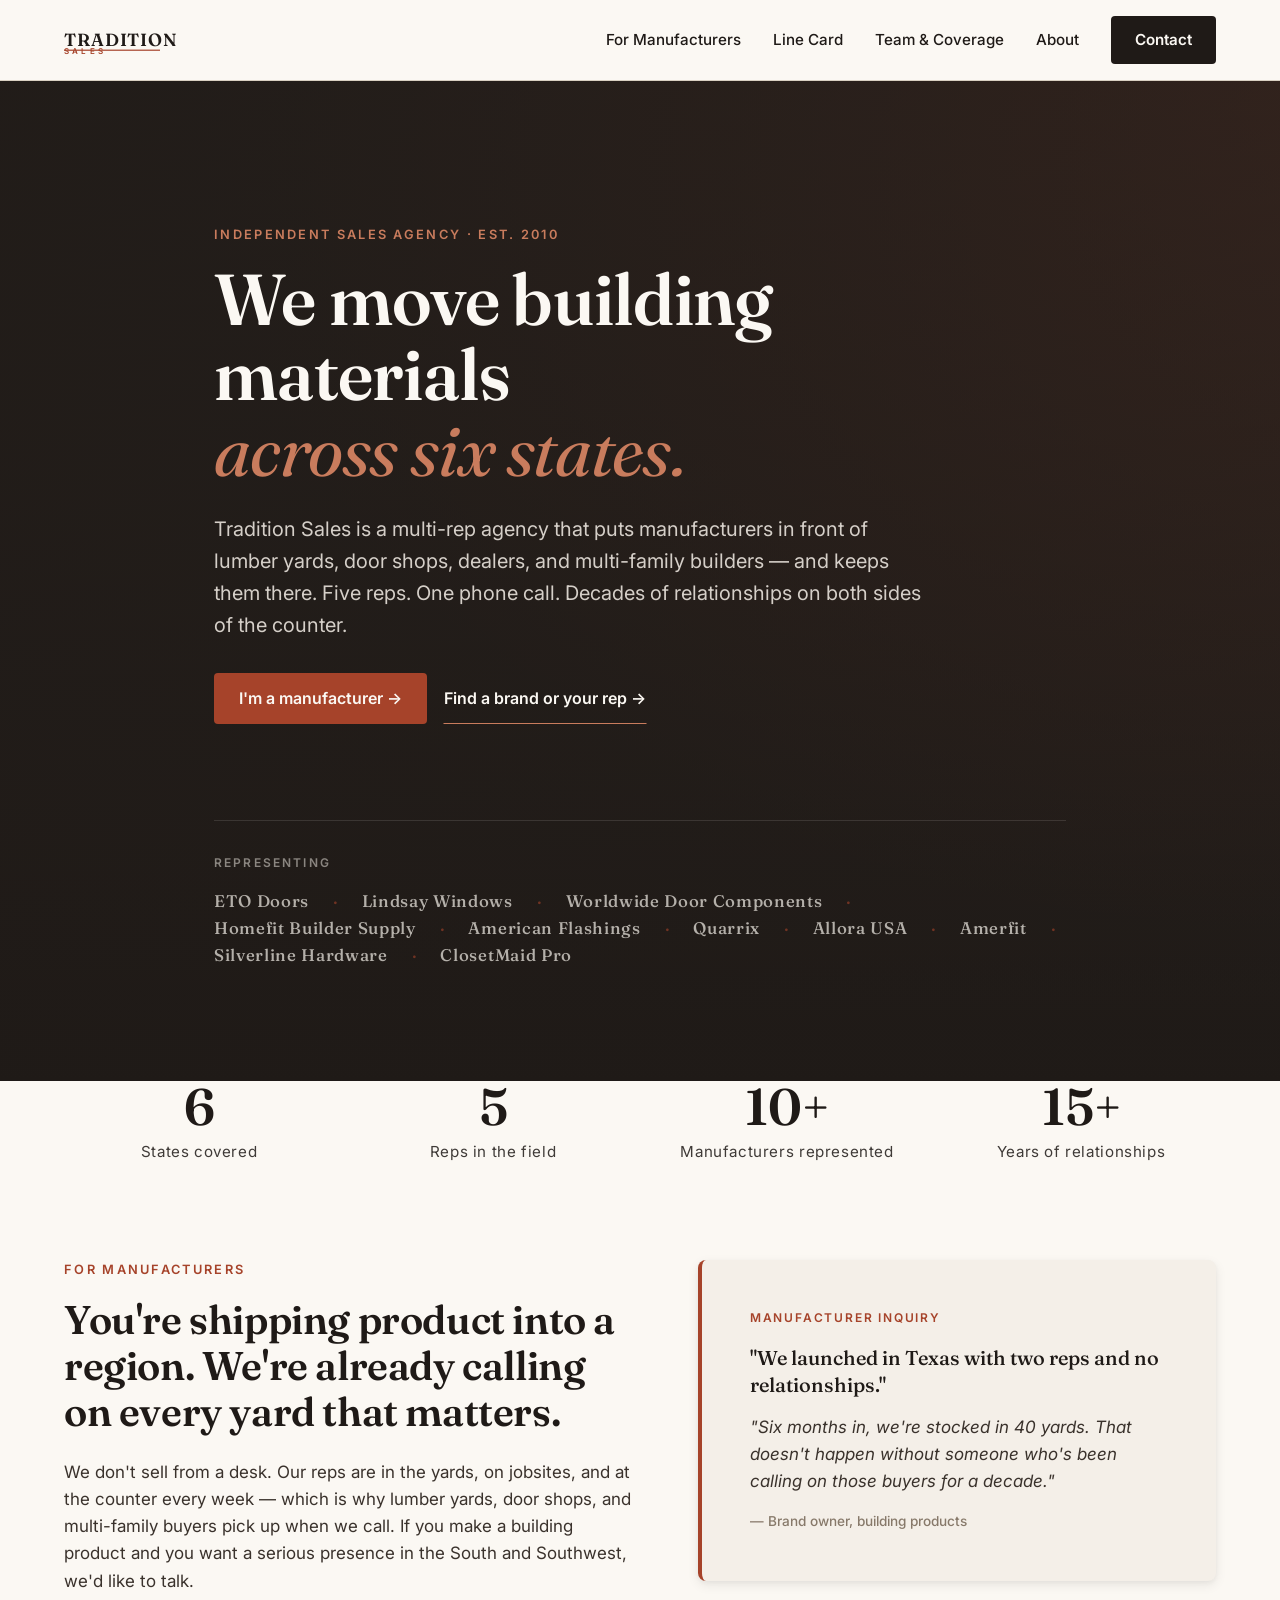
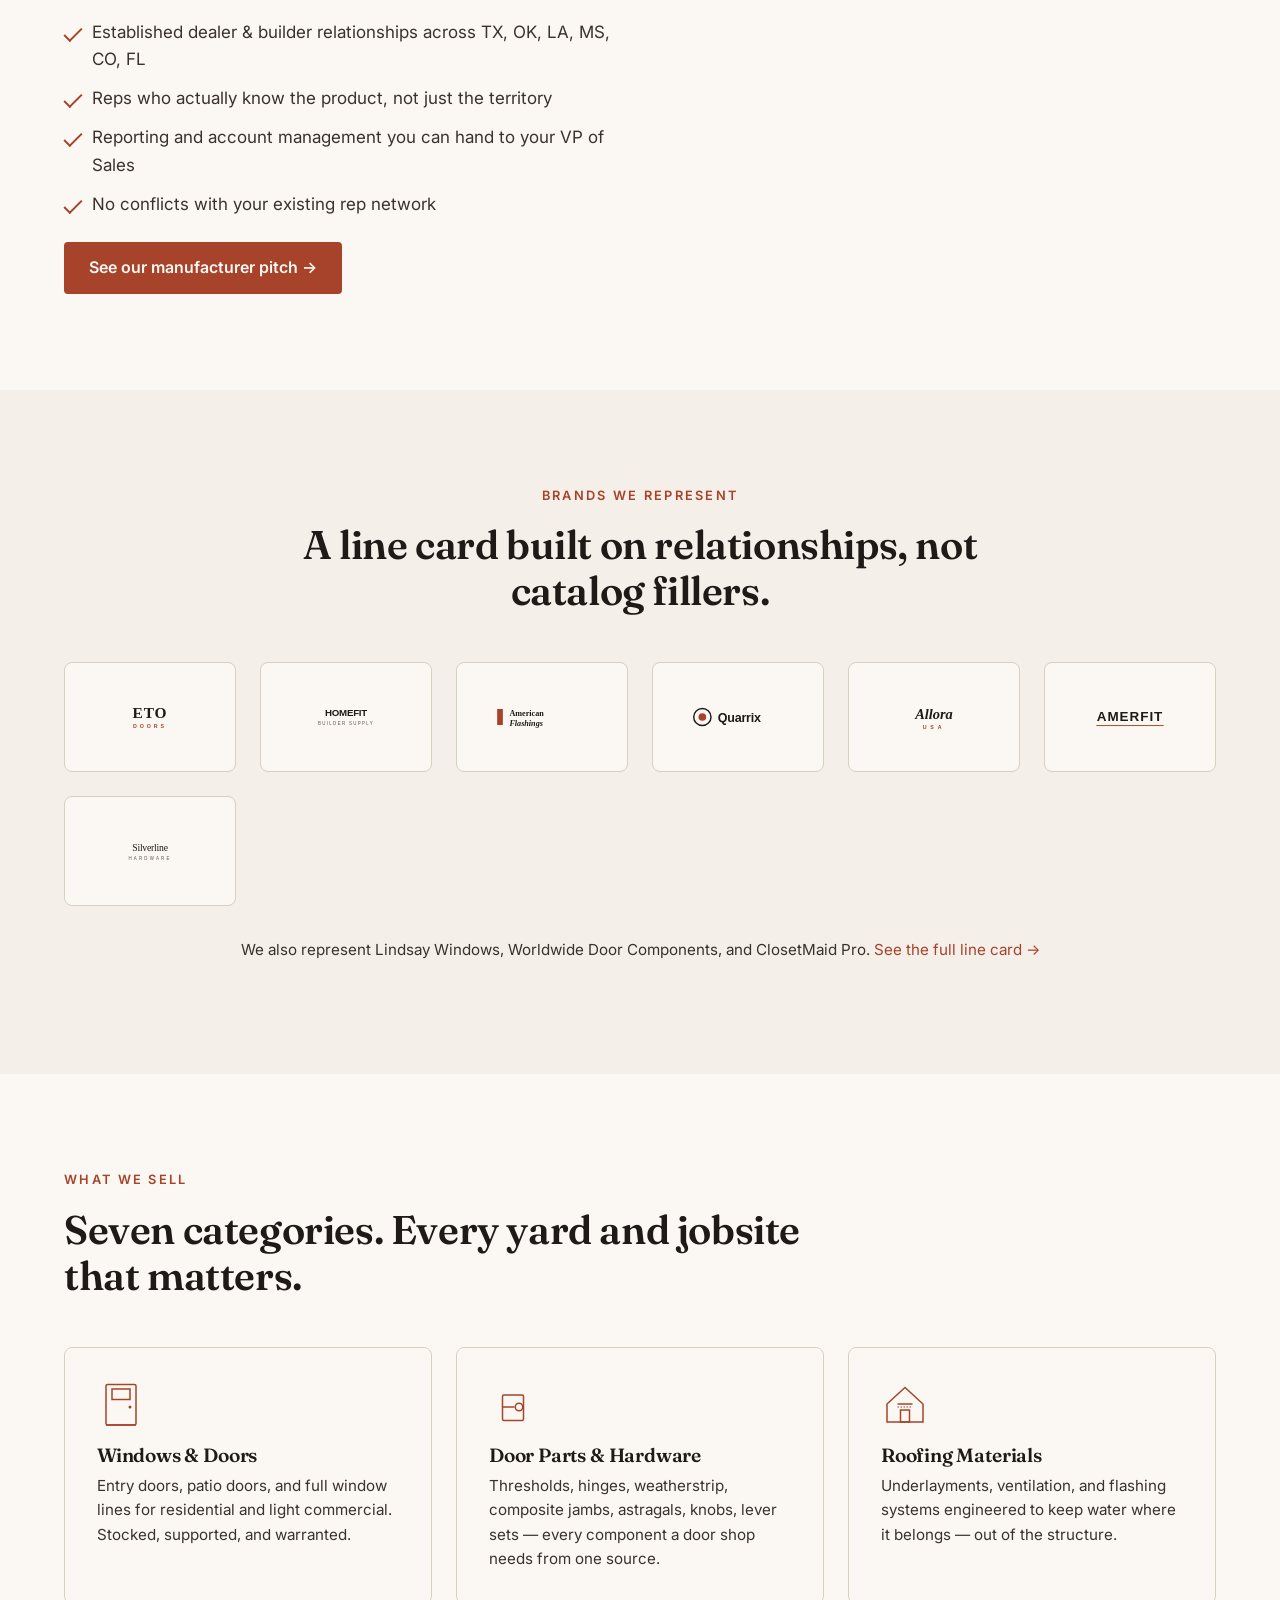
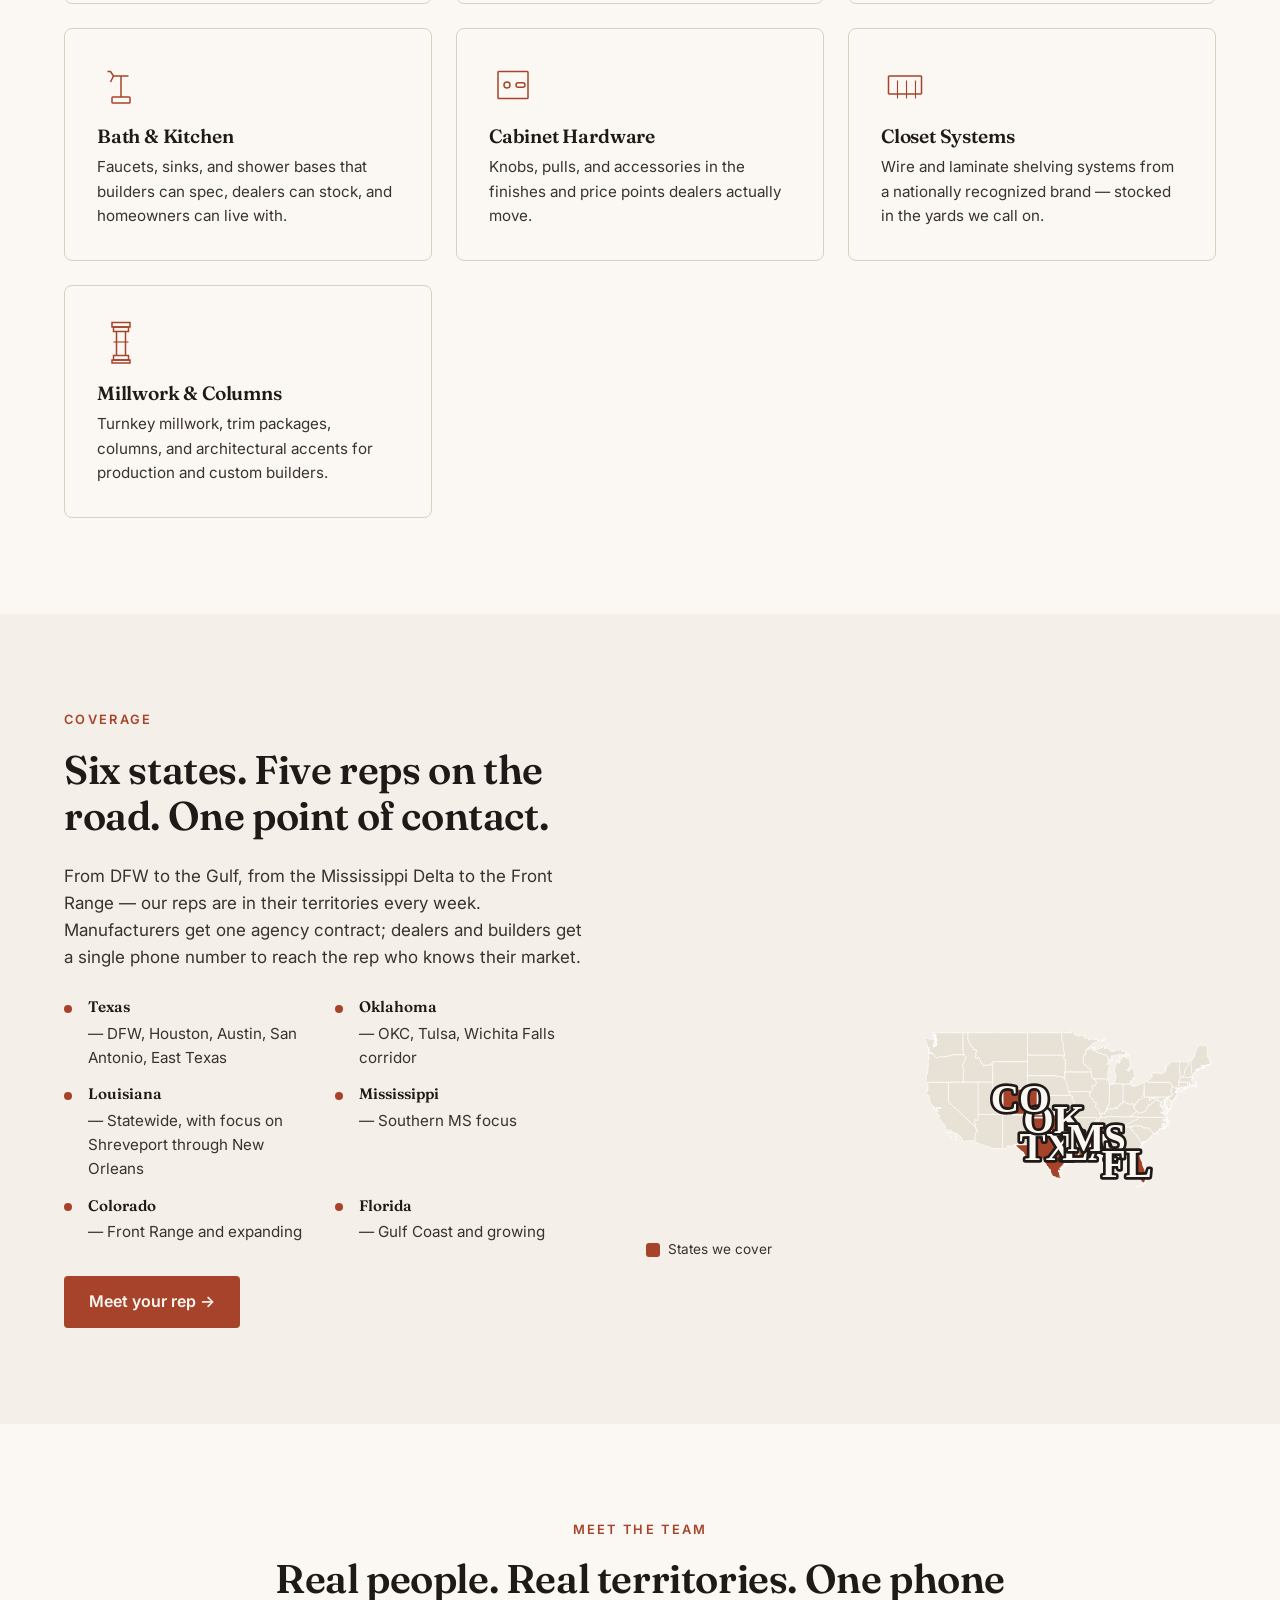
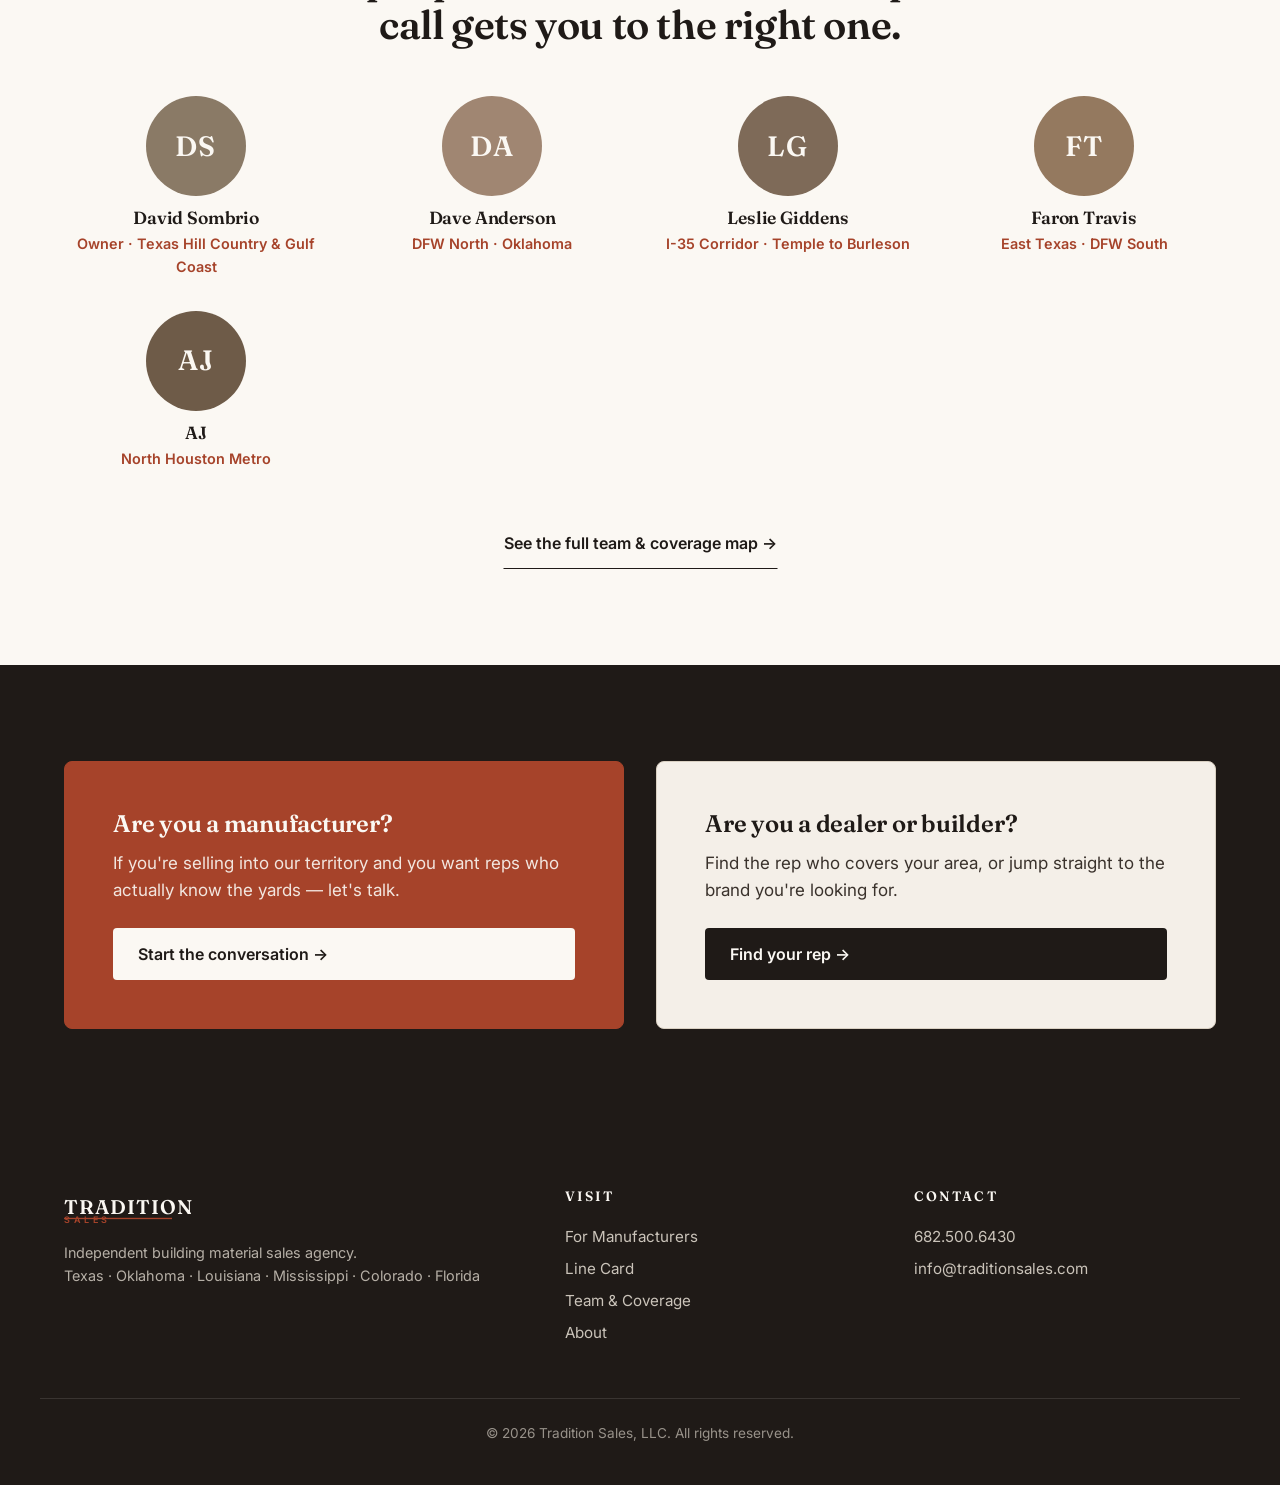
==== commit 168b4af3: "Fix SVG: remove orphan </circle> tags left from AK/HI removal" ====
--- a/index.html
+++ b/index.html
@@ -33,7 +33,7 @@
   <link href="https://fonts.googleapis.com/css2?family=Fraunces:opsz,wght@9..144,400;9..144,500;9..144,600;9..144,700&family=Inter:wght@400;500;600;700&display=swap" rel="stylesheet" />
 
   <!-- Local CSS -->
-  <link rel="stylesheet" href="assets/css/style.css?v=10" />
+  <link rel="stylesheet" href="assets/css/style.css?v=12" />
 
   <!-- Structured Data: LocalBusiness -->
   <script type="application/ld+json">
@@ -415,7 +415,7 @@
            Source: https://simplemaps.com/resources/svg-us (attribution: Simplemaps.com)
            Covered states: TX, OK, LA, MS, CO, FL — visually highlighted via JS after load. -->
       <div class="us-map-wrap">
-        <object id="us-map-object" type="image/svg+xml" data="assets/img/map/us-states.svg?v=12" aria-label="United States map with covered states highlighted" class="us-map-object"></object>
+        <object id="us-map-object" type="image/svg+xml" data="assets/img/map/us-states.svg?v=14" aria-label="United States map with covered states highlighted" class="us-map-object"></object>
       </div>
       <div class="map-legend">
         <span class="map-legend-swatch"></span>
@@ -549,6 +549,6 @@
   </div>
 </footer>
 
-<script src="assets/js/main.js?v=10"></script>
+<script src="assets/js/main.js?v=12"></script>
 </body>
 </html>
--- a/assets/css/style.css
+++ b/assets/css/style.css
@@ -351,12 +351,17 @@
 }
 @media (max-width: 640px) {
   /* On small screens, hide the bullet separators and use a more deliberate
-     2-column grid so brand names don't wrap in awkward dotted lines. */
+     2-column grid so brand names don't wrap in awkward dotted lines.
+     Allow long names to wrap so they don't overflow the viewport. */
   .hero-brand-ribbon-list {
     display: grid;
     grid-template-columns: 1fr 1fr;
     gap: var(--s-3) var(--s-4);
-    font-size: 0.95rem;
+    font-size: 0.85rem;
+  }
+  .hero-brand-ribbon-list span {
+    white-space: normal;
+    line-height: 1.3;
   }
   .hero-brand-ribbon-list span::after { content: none !important; }
 }
